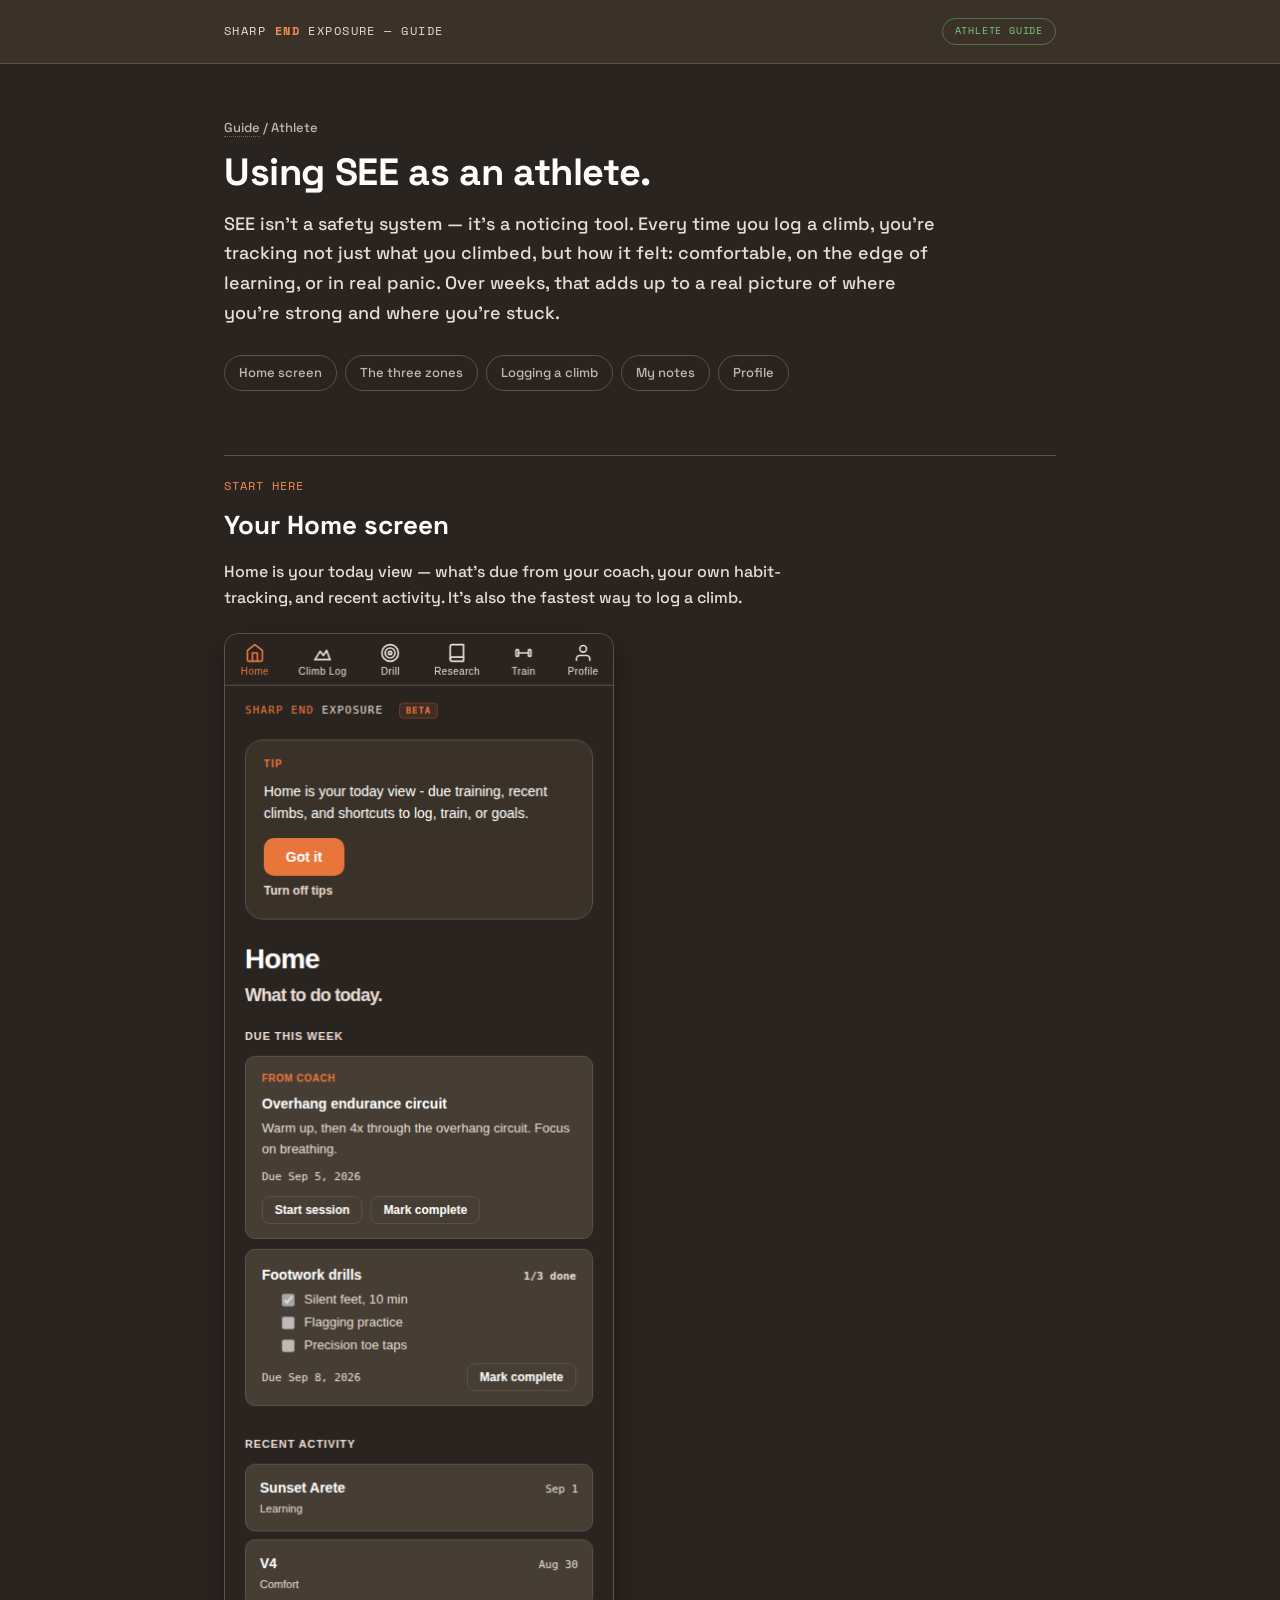
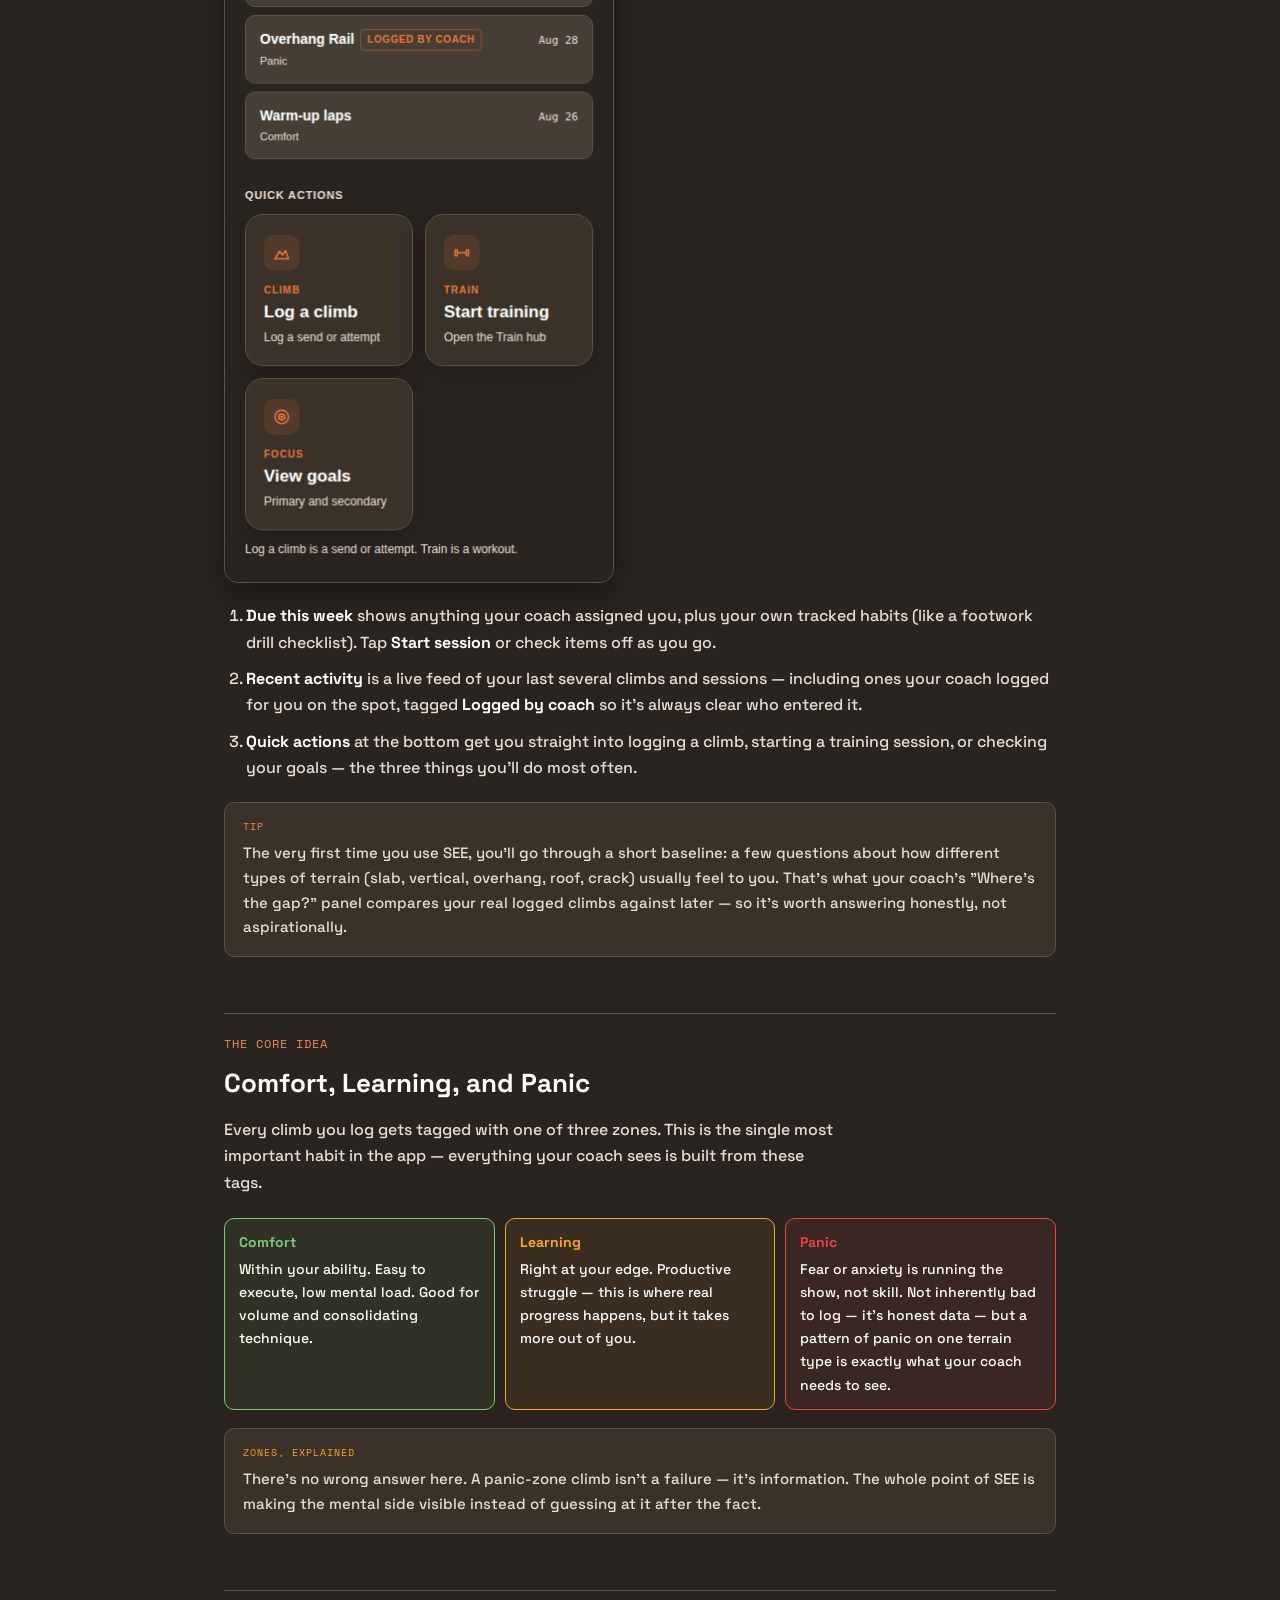
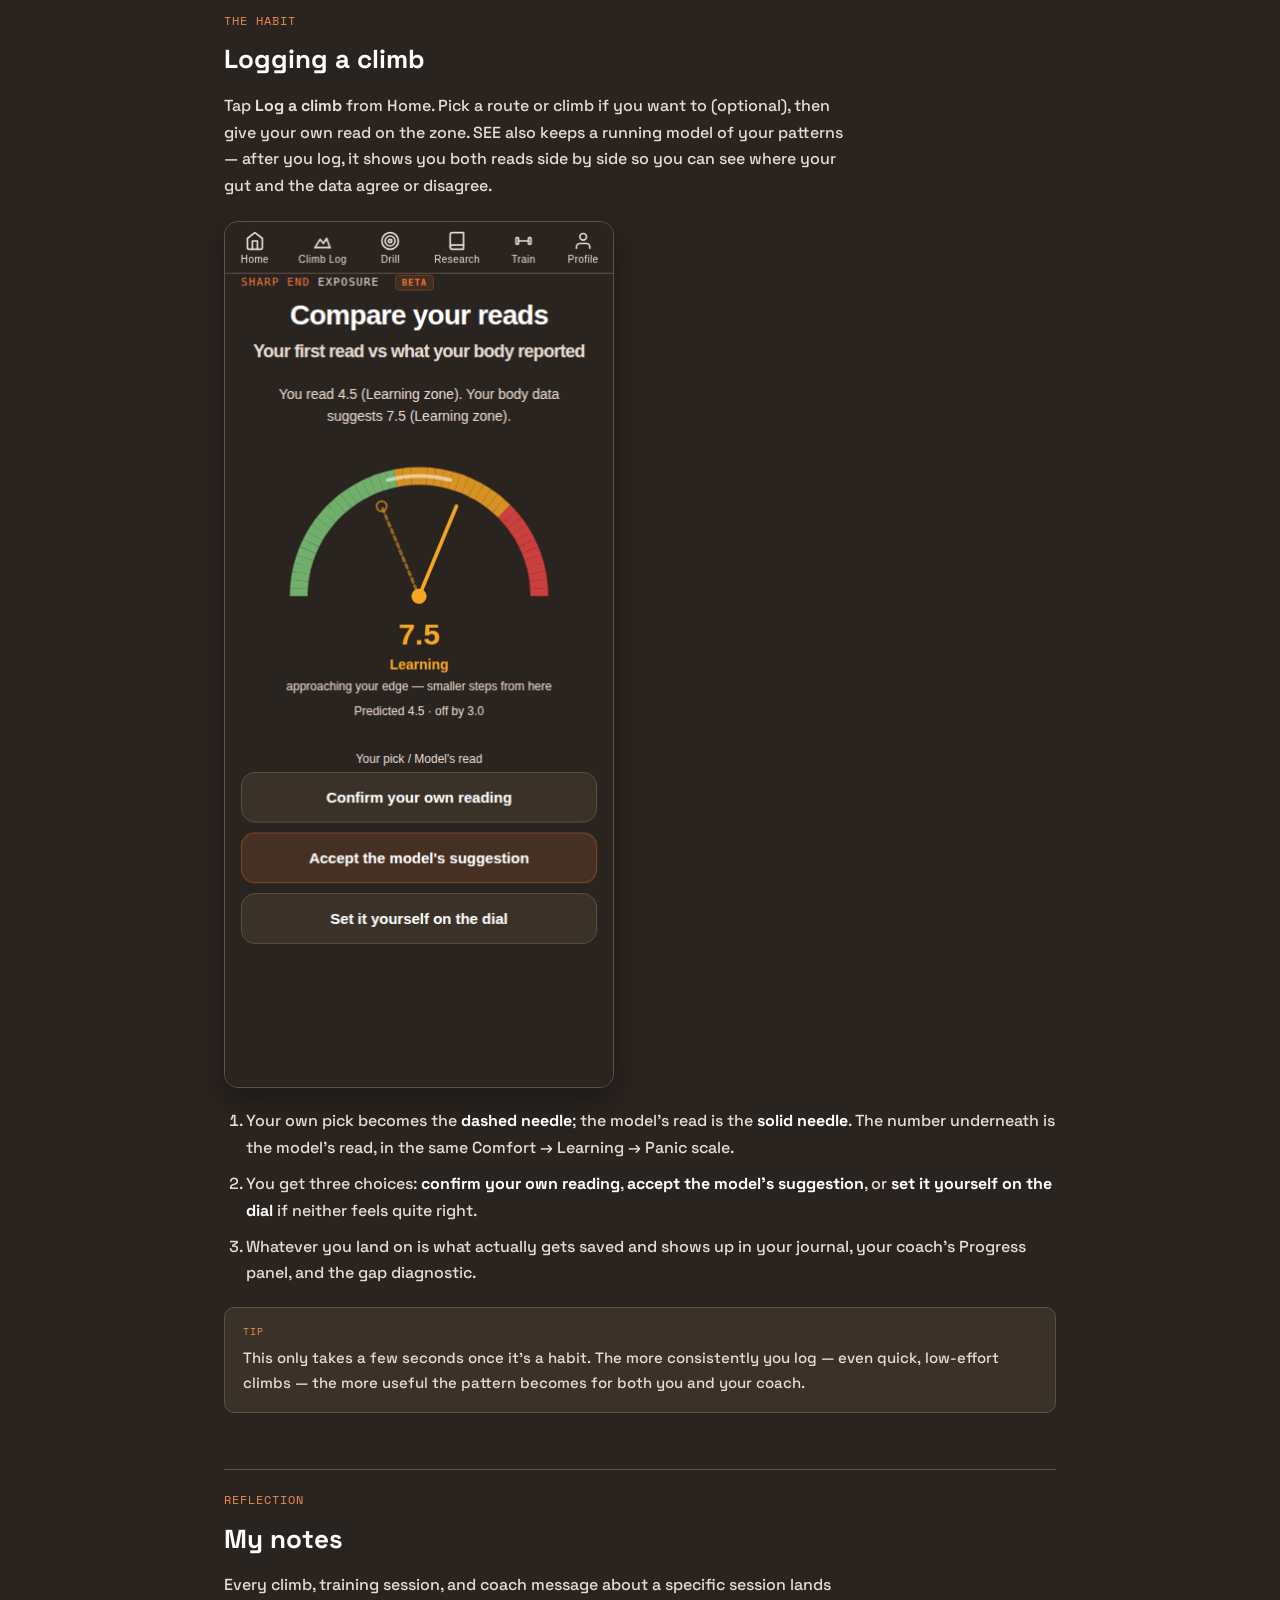
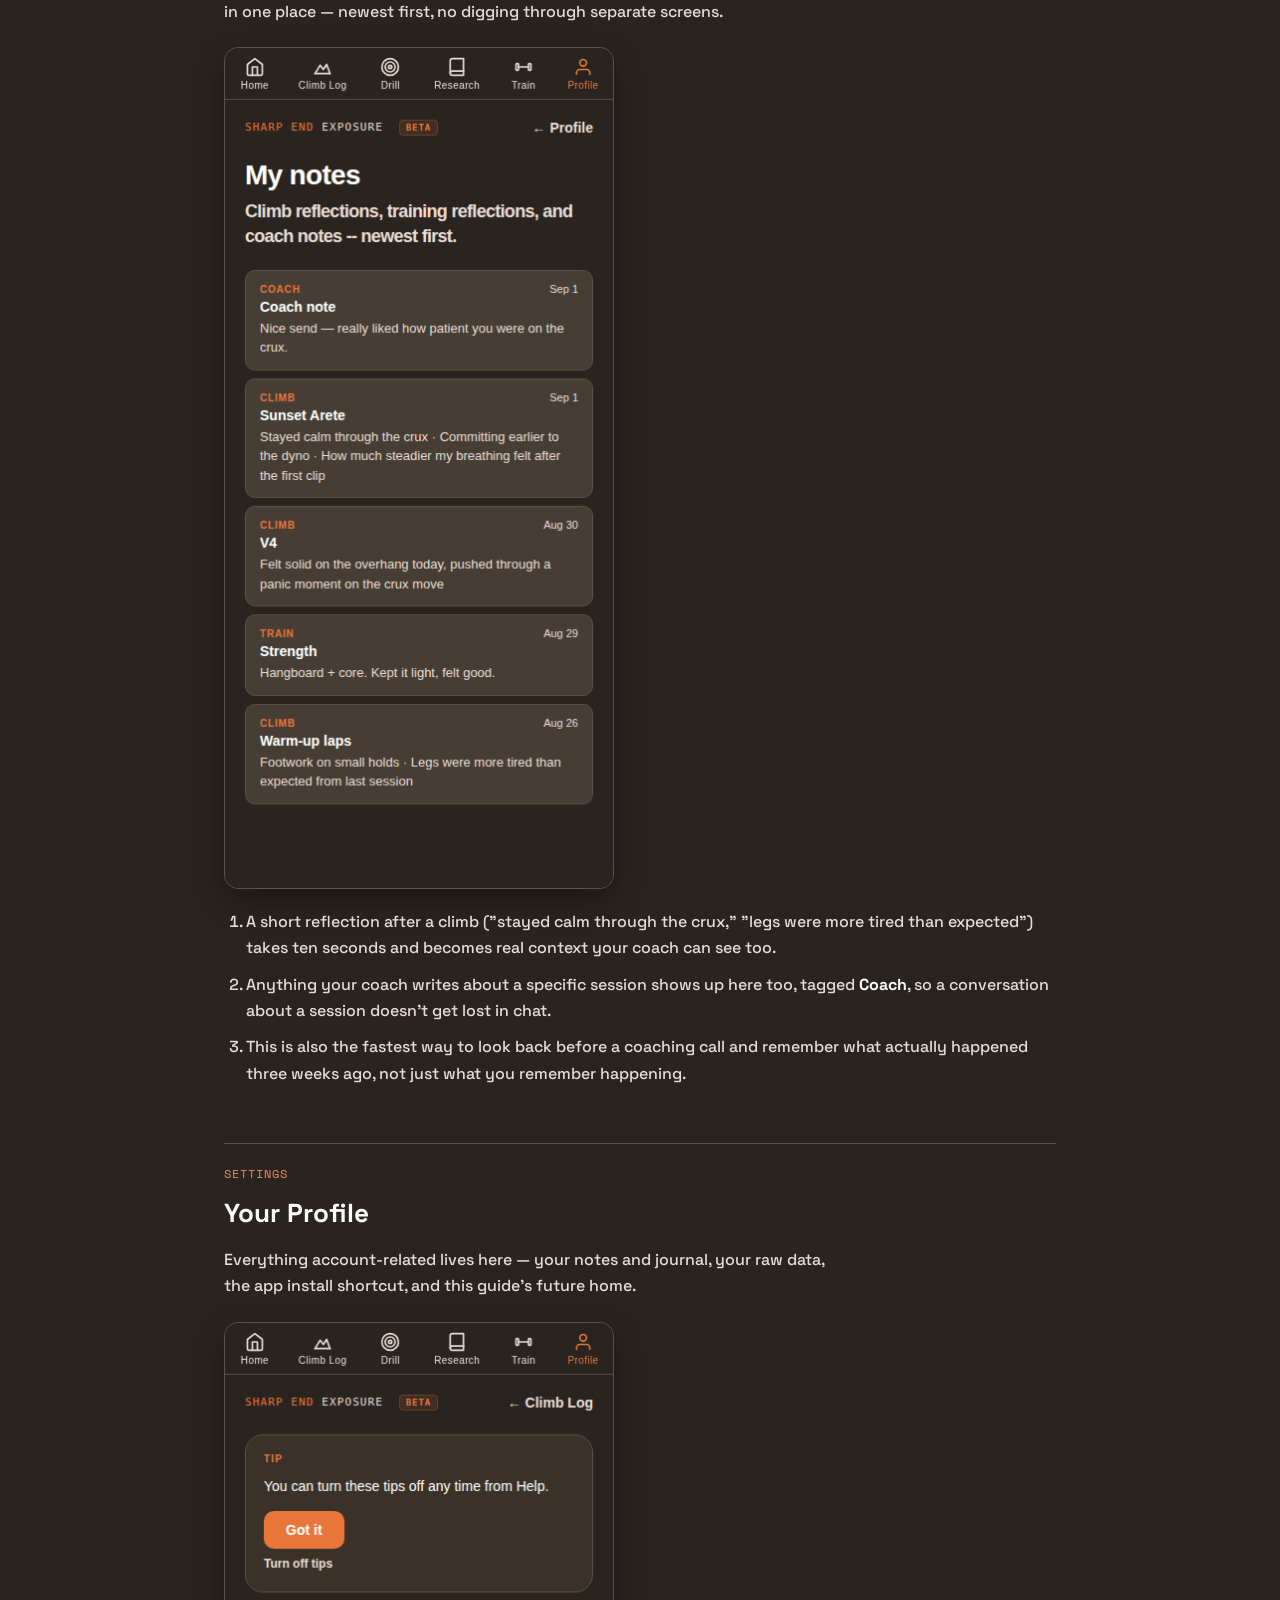
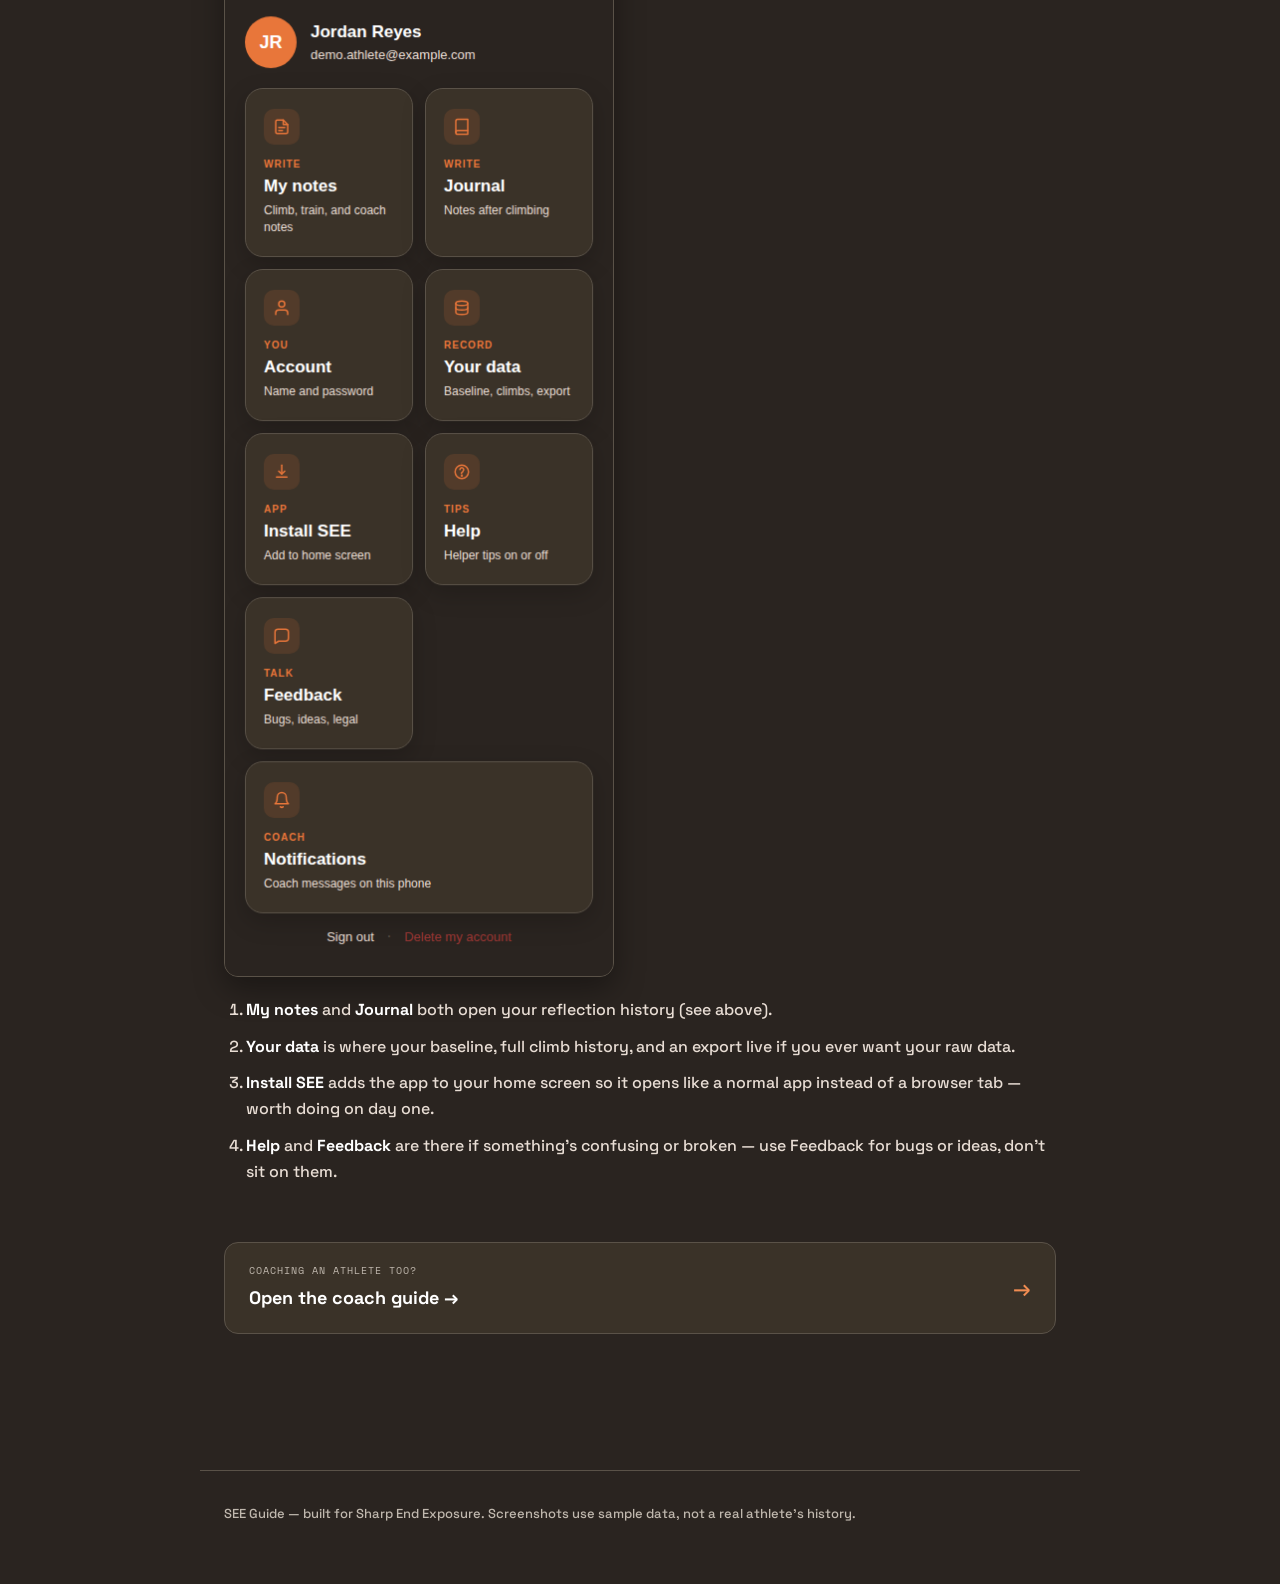
==== athlete-guide.html @ ea3d7874 "Add site files" ====
<!doctype html>
<html lang="en">
<head>
<meta charset="utf-8">
<meta name="viewport" content="width=device-width, initial-scale=1">
<title>Athlete Guide — SEE</title>
<meta name="description" content="How to use SEE as an athlete: logging climbs, reading your zones, keeping a journal.">
<link rel="stylesheet" href="styles.css">
</head>
<body>

<div class="topbar">
  <div class="topbar-inner">
    <a class="wordmark" href="index.html">SHARP <b>END</b> EXPOSURE — GUIDE</a>
    <span class="audience-pill athlete">Athlete guide</span>
  </div>
</div>

<div class="wrap">
  <div class="hero" style="padding-top:40px;">
    <p class="crumbs"><a href="index.html">Guide</a> / Athlete</p>
    <h1>Using SEE as an athlete.</h1>
    <p class="lede">SEE isn't a safety system — it's a noticing tool. Every time you log a climb, you're tracking not just what you climbed, but how it felt: comfortable, on the edge of learning, or in real panic. Over weeks, that adds up to a real picture of where you're strong and where you're stuck.</p>
    <nav class="toc">
      <a href="#home">Home screen</a>
      <a href="#zones">The three zones</a>
      <a href="#log">Logging a climb</a>
      <a href="#notes">My notes</a>
      <a href="#profile">Profile</a>
    </nav>
  </div>

  <div class="section" id="home">
    <p class="step-num">Start here</p>
    <h2>Your Home screen</h2>
    <p class="dek">Home is your today view — what's due from your coach, your own habit-tracking, and recent activity. It's also the fastest way to log a climb.</p>
    <div class="shot narrow"><img src="assets/athlete-home.png" alt="SEE Home screen showing due assignments, recent activity, and quick actions"></div>
    <ol class="steps">
      <li><b>Due this week</b> shows anything your coach assigned you, plus your own tracked habits (like a footwork drill checklist). Tap <b>Start session</b> or check items off as you go.</li>
      <li><b>Recent activity</b> is a live feed of your last several climbs and sessions — including ones your coach logged for you on the spot, tagged <b>Logged by coach</b> so it's always clear who entered it.</li>
      <li><b>Quick actions</b> at the bottom get you straight into logging a climb, starting a training session, or checking your goals — the three things you'll do most often.</li>
    </ol>
    <div class="callout tip">The very first time you use SEE, you'll go through a short baseline: a few questions about how different types of terrain (slab, vertical, overhang, roof, crack) usually feel to you. That's what your coach's "Where's the gap?" panel compares your real logged climbs against later — so it's worth answering honestly, not aspirationally.</div>
  </div>

  <div class="section" id="zones">
    <p class="step-num">The core idea</p>
    <h2>Comfort, Learning, and Panic</h2>
    <p class="dek">Every climb you log gets tagged with one of three zones. This is the single most important habit in the app — everything your coach sees is built from these tags.</p>
    <div class="zone-row">
      <div class="zone-chip comfort"><b>Comfort</b>Within your ability. Easy to execute, low mental load. Good for volume and consolidating technique.</div>
      <div class="zone-chip learning"><b>Learning</b>Right at your edge. Productive struggle — this is where real progress happens, but it takes more out of you.</div>
      <div class="zone-chip panic"><b>Panic</b>Fear or anxiety is running the show, not skill. Not inherently bad to log — it's honest data — but a pattern of panic on one terrain type is exactly what your coach needs to see.</div>
    </div>
    <div class="callout zone">There's no wrong answer here. A panic-zone climb isn't a failure — it's information. The whole point of SEE is making the mental side visible instead of guessing at it after the fact.</div>
  </div>

  <div class="section" id="log">
    <p class="step-num">The habit</p>
    <h2>Logging a climb</h2>
    <p class="dek">Tap <b>Log a climb</b> from Home. Pick a route or climb if you want to (optional), then give your own read on the zone. SEE also keeps a running model of your patterns — after you log, it shows you both reads side by side so you can see where your gut and the data agree or disagree.</p>
    <div class="shot narrow"><img src="assets/athlete-log-climb.png" alt="SEE's Compare your reads screen, showing the athlete's own zone pick against the model's read on a gauge"></div>
    <ol class="steps">
      <li>Your own pick becomes the <b>dashed needle</b>; the model's read is the <b>solid needle</b>. The number underneath is the model's read, in the same Comfort → Learning → Panic scale.</li>
      <li>You get three choices: <b>confirm your own reading</b>, <b>accept the model's suggestion</b>, or <b>set it yourself on the dial</b> if neither feels quite right.</li>
      <li>Whatever you land on is what actually gets saved and shows up in your journal, your coach's Progress panel, and the gap diagnostic.</li>
    </ol>
    <div class="callout tip">This only takes a few seconds once it's a habit. The more consistently you log — even quick, low-effort climbs — the more useful the pattern becomes for both you and your coach.</div>
  </div>

  <div class="section" id="notes">
    <p class="step-num">Reflection</p>
    <h2>My notes</h2>
    <p class="dek">Every climb, training session, and coach message about a specific session lands in one place — newest first, no digging through separate screens.</p>
    <div class="shot narrow"><img src="assets/athlete-journal.png" alt="SEE My notes screen showing climb reflections, training notes, and a coach note"></div>
    <ol class="steps">
      <li>A short reflection after a climb ("stayed calm through the crux," "legs were more tired than expected") takes ten seconds and becomes real context your coach can see too.</li>
      <li>Anything your coach writes about a specific session shows up here too, tagged <b>Coach</b>, so a conversation about a session doesn't get lost in chat.</li>
      <li>This is also the fastest way to look back before a coaching call and remember what actually happened three weeks ago, not just what you remember happening.</li>
    </ol>
  </div>

  <div class="section" id="profile">
    <p class="step-num">Settings</p>
    <h2>Your Profile</h2>
    <p class="dek">Everything account-related lives here — your notes and journal, your raw data, the app install shortcut, and this guide's future home.</p>
    <div class="shot narrow"><img src="assets/athlete-profile.png" alt="SEE Profile screen with tiles for notes, journal, account, data, install, help, feedback, and notifications"></div>
    <ol class="steps">
      <li><b>My notes</b> and <b>Journal</b> both open your reflection history (see above).</li>
      <li><b>Your data</b> is where your baseline, full climb history, and an export live if you ever want your raw data.</li>
      <li><b>Install SEE</b> adds the app to your home screen so it opens like a normal app instead of a browser tab — worth doing on day one.</li>
      <li><b>Help</b> and <b>Feedback</b> are there if something's confusing or broken — use Feedback for bugs or ideas, don't sit on them.</li>
    </ol>
  </div>

  <a class="next-link" href="coach-guide.html">
    <div>
      <div class="label">Coaching an athlete too?</div>
      <div class="title">Open the coach guide →</div>
    </div>
    <div class="arrow">→</div>
  </a>
</div>

<footer>
  SEE Guide — built for Sharp End Exposure. Screenshots use sample data, not a real athlete's history.
</footer>

</body>
</html>
---- styles.css ----
/* SEE Guide — shared styles, built on the real SEE app design tokens
   (colors/fonts pulled directly from index.html / coach-dashboard.html
   so this guide visually matches the product it documents). */

@import url('https://fonts.googleapis.com/css2?family=Space+Grotesk:wght@500;600;700&family=Space+Mono:wght@400;700&display=swap');

:root{
  --bg:#2a2420; --surface:#3a3228; --surface2:#463e34; --surface3:#524840;
  --border:#5a5248; --border2:#6a6258;
  --text:#ffffff; --muted:#e8ddd4; --muted2:#c0b8ae;
  --accent:#e8763a; --accent-light:#f08c52; --accent-dim:rgba(232,118,58,.15);
  --panic:#e84444; --learning:#f5a623; --comfort:#7ec87a;
  --r-xl:18px; --r-lg:14px; --r-md:10px; --r-sm:8px;
}

*{box-sizing:border-box;}
body{
  margin:0; background:var(--bg); color:var(--text);
  font-family:'Space Grotesk',sans-serif; font-weight:500; font-size:16px; line-height:1.65;
  -webkit-font-smoothing:antialiased;
}
.wrap{max-width:880px; margin:0 auto; padding:0 24px 96px;}
a{color:var(--accent-light);}

/* Top bar, shared across pages */
.topbar{
  border-bottom:1px solid var(--border); background:var(--surface);
}
.topbar-inner{
  max-width:880px; margin:0 auto; padding:18px 24px;
  display:flex; align-items:center; justify-content:space-between; gap:16px; flex-wrap:wrap;
}
.wordmark{
  font-family:'Space Mono',monospace; font-size:12px; letter-spacing:.12em; text-transform:uppercase;
  color:var(--muted); text-decoration:none;
}
.wordmark b{color:var(--accent-light);}
.crumbs{font-size:13px; color:var(--muted2);}
.crumbs a{color:var(--muted2); text-decoration:none; border-bottom:1px dotted var(--border2);}
.crumbs a:hover{color:var(--accent-light);}
.audience-pill{
  font-family:'Space Mono',monospace; font-size:10px; letter-spacing:.08em; text-transform:uppercase;
  border:1px solid var(--border2); border-radius:999px; padding:4px 12px; color:var(--muted2);
}
.audience-pill.athlete{border-color:rgba(126,200,122,.4); color:var(--comfort);}
.audience-pill.coach{border-color:rgba(232,118,58,.4); color:var(--accent-light);}

/* Hero */
.hero{padding:56px 0 8px;}
.eyebrow{
  font-family:'Space Mono',monospace; font-size:11px; letter-spacing:.14em; text-transform:uppercase;
  color:var(--accent-light); margin:0 0 14px;
}
h1{font-size:38px; line-height:1.15; margin:0 0 14px; letter-spacing:-.01em;}
.lede{font-size:18px; color:var(--muted); max-width:60ch; margin:0;}

/* Landing cards */
.card-grid{display:grid; grid-template-columns:1fr 1fr; gap:20px; margin:40px 0;}
@media (max-width:680px){.card-grid{grid-template-columns:1fr;}}
.big-card{
  display:block; text-decoration:none; color:inherit;
  background:var(--surface); border:1px solid var(--border); border-radius:var(--r-xl);
  padding:28px; transition:border-color .15s, transform .15s;
}
.big-card:hover{border-color:var(--accent); transform:translateY(-2px);}
.big-card .tag{
  font-family:'Space Mono',monospace; font-size:10px; letter-spacing:.1em; text-transform:uppercase;
}
.big-card.athlete .tag{color:var(--comfort);}
.big-card.coach .tag{color:var(--accent-light);}
.big-card h2{font-size:24px; margin:10px 0 8px;}
.big-card p{color:var(--muted); margin:0 0 18px; font-size:15px;}
.big-card .go{
  font-weight:700; font-size:14px; color:var(--accent-light);
  display:inline-flex; align-items:center; gap:6px;
}

/* Guide body */
.section{margin:56px 0; padding-top:8px; border-top:1px solid var(--border);}
.section:first-of-type{border-top:none; margin-top:36px;}
.step-num{
  font-family:'Space Mono',monospace; font-size:12px; color:var(--accent-light);
  letter-spacing:.08em; text-transform:uppercase; margin-bottom:8px;
}
.section h2{font-size:26px; margin:0 0 12px;}
.section .dek{color:var(--muted); font-size:16px; margin:0 0 22px; max-width:62ch;}
.shot{
  border:1px solid var(--border); border-radius:var(--r-lg); overflow:hidden;
  background:var(--surface2); margin:20px 0; box-shadow:0 12px 30px rgba(0,0,0,.35);
}
.shot img{display:block; width:100%; height:auto;}
.shot.narrow{max-width:390px;}
.shot.wide{max-width:100%;}
.callout{
  background:var(--surface); border:1px solid var(--border); border-radius:var(--r-md);
  padding:16px 18px; margin:18px 0; font-size:15px; color:var(--muted);
}
.callout.tip::before{content:'TIP'; display:block; font-family:'Space Mono',monospace; font-size:10px; letter-spacing:.1em; color:var(--accent-light); margin-bottom:6px;}
.callout.zone::before{content:'ZONES, EXPLAINED'; display:block; font-family:'Space Mono',monospace; font-size:10px; letter-spacing:.1em; color:var(--learning); margin-bottom:6px;}
ol.steps{padding-left:22px; margin:0 0 20px;}
ol.steps li{margin-bottom:10px; color:var(--muted);}
ol.steps b{color:var(--text);}

.zone-row{display:flex; gap:10px; margin:16px 0; flex-wrap:wrap;}
.zone-chip{
  flex:1; min-width:140px; border-radius:var(--r-md); padding:12px 14px;
  border:1.5px solid; font-size:14px;
}
.zone-chip.comfort{border-color:var(--comfort); background:rgba(126,200,122,.08);}
.zone-chip.learning{border-color:var(--learning); background:rgba(245,166,35,.08);}
.zone-chip.panic{border-color:var(--panic); background:rgba(232,68,68,.08);}
.zone-chip b{display:block; margin-bottom:4px;}
.zone-chip.comfort b{color:var(--comfort);}
.zone-chip.learning b{color:var(--learning);}
.zone-chip.panic b{color:var(--panic);}

.next-link{
  display:flex; align-items:center; justify-content:space-between; gap:16px;
  background:var(--surface); border:1px solid var(--border); border-radius:var(--r-lg);
  padding:20px 24px; text-decoration:none; color:inherit; margin-top:48px;
}
.next-link:hover{border-color:var(--accent);}
.next-link .label{font-family:'Space Mono',monospace; font-size:10px; letter-spacing:.1em; text-transform:uppercase; color:var(--muted2); margin-bottom:4px;}
.next-link .title{font-size:18px; font-weight:700;}
.next-link .arrow{font-size:22px; color:var(--accent-light);}

footer{
  max-width:880px; margin:0 auto; padding:32px 24px 60px; color:var(--muted2); font-size:13px;
  border-top:1px solid var(--border); margin-top:40px;
}

.toc{
  display:flex; flex-wrap:wrap; gap:8px; margin:28px 0 0;
}
.toc a{
  font-size:13px; text-decoration:none; color:var(--muted2);
  border:1px solid var(--border); border-radius:999px; padding:6px 14px;
}
.toc a:hover{color:var(--accent-light); border-color:var(--accent);}
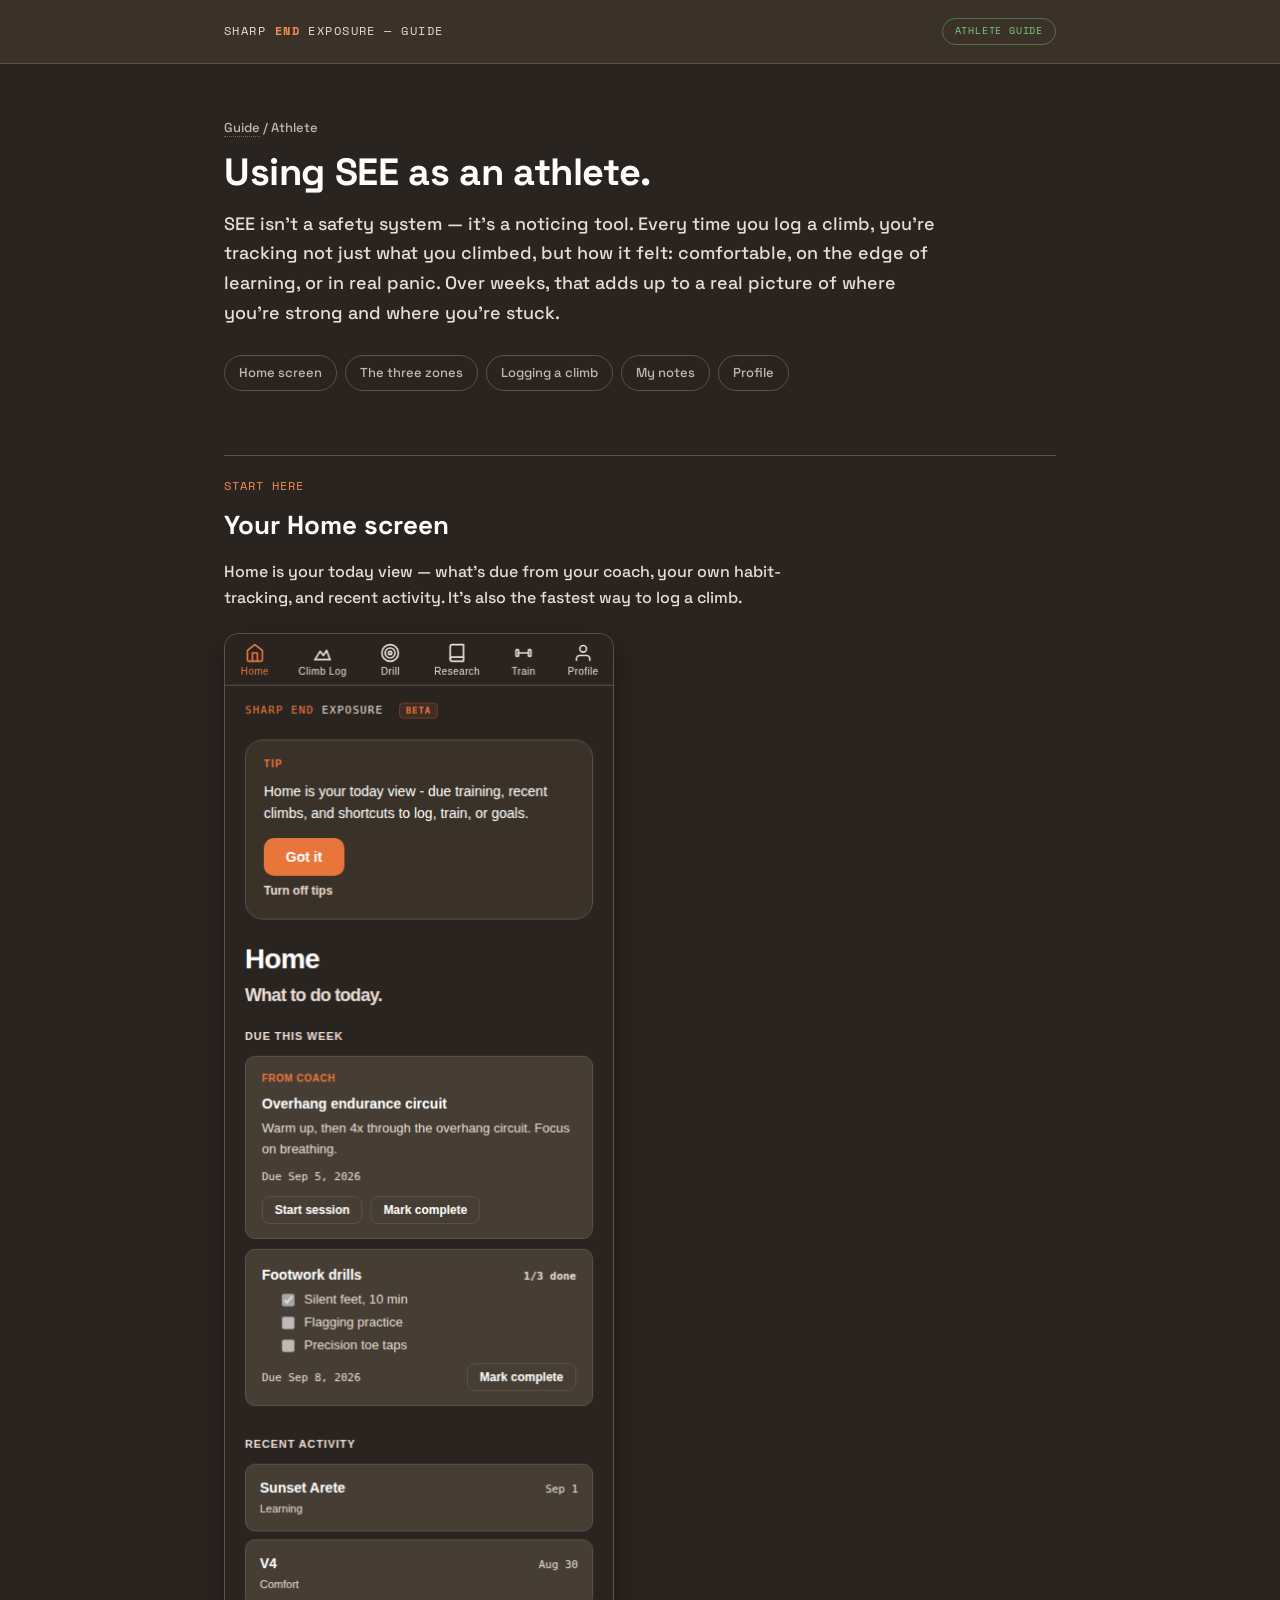
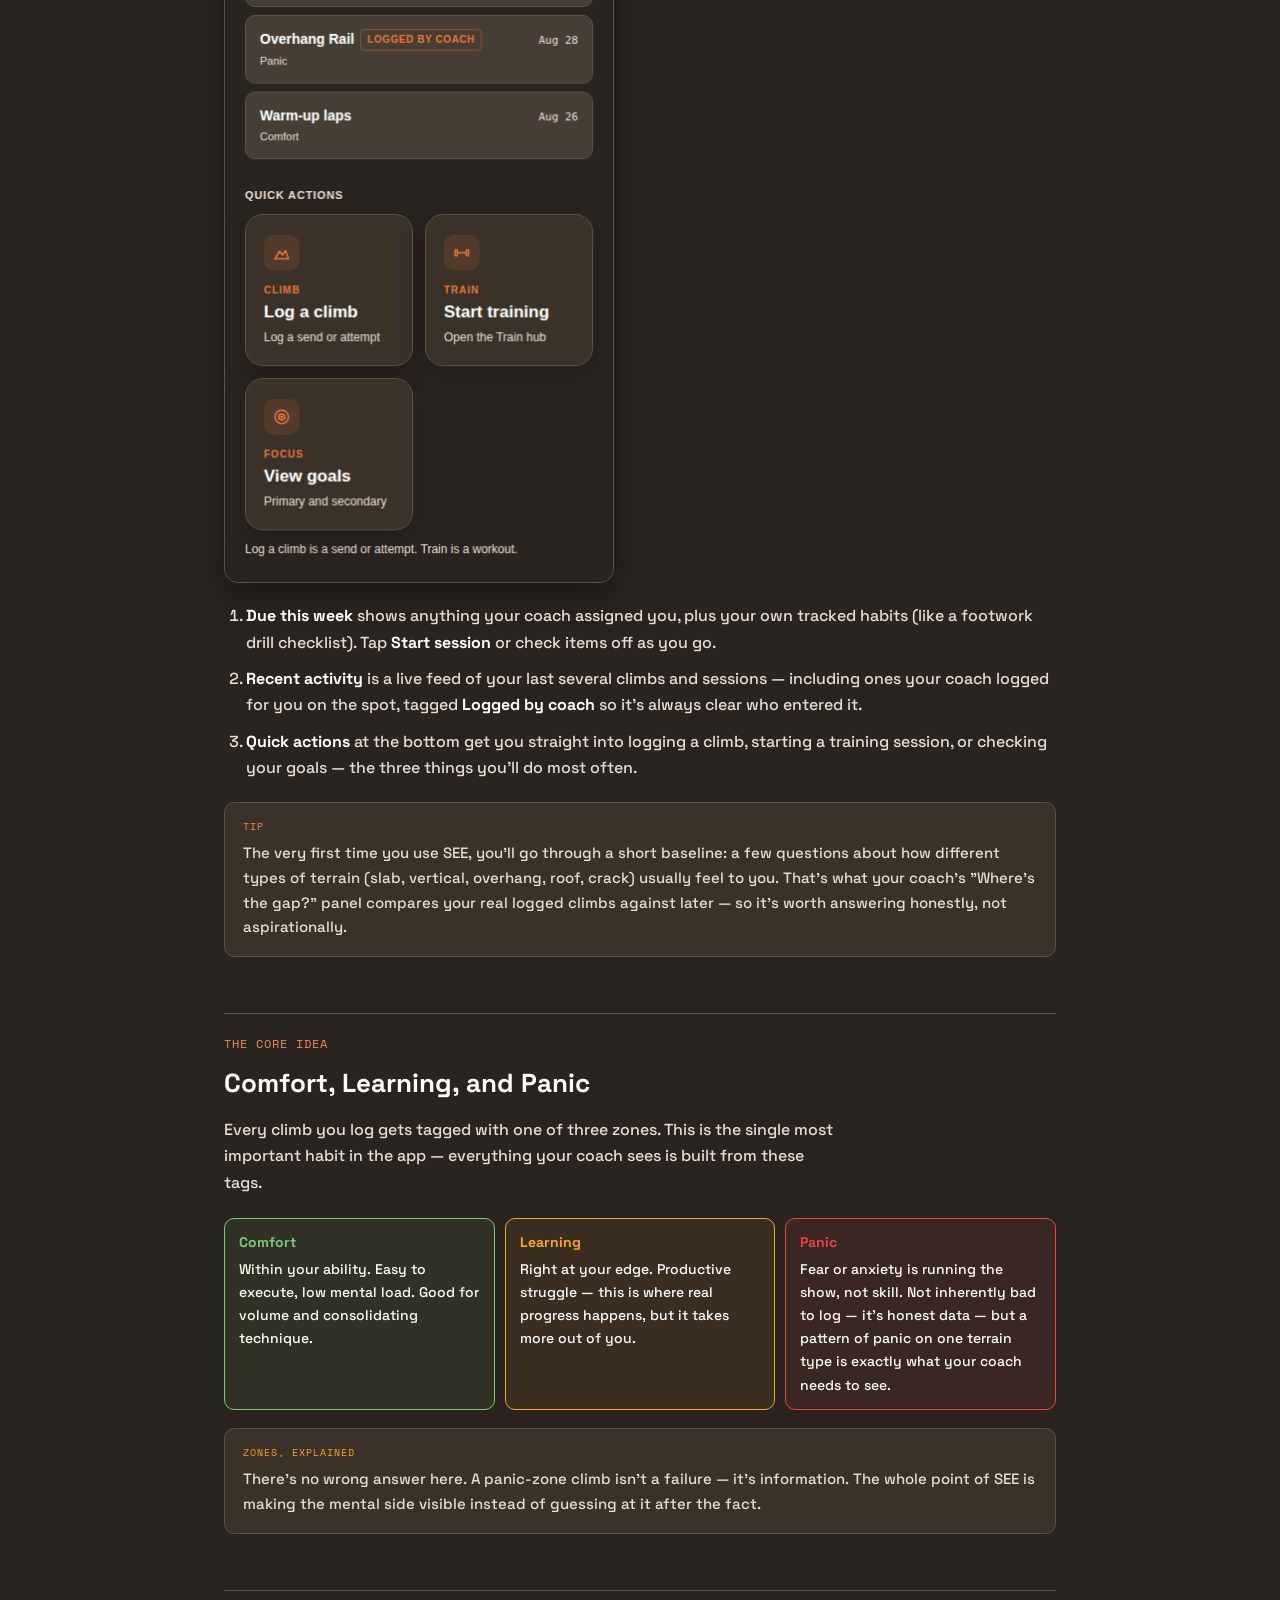
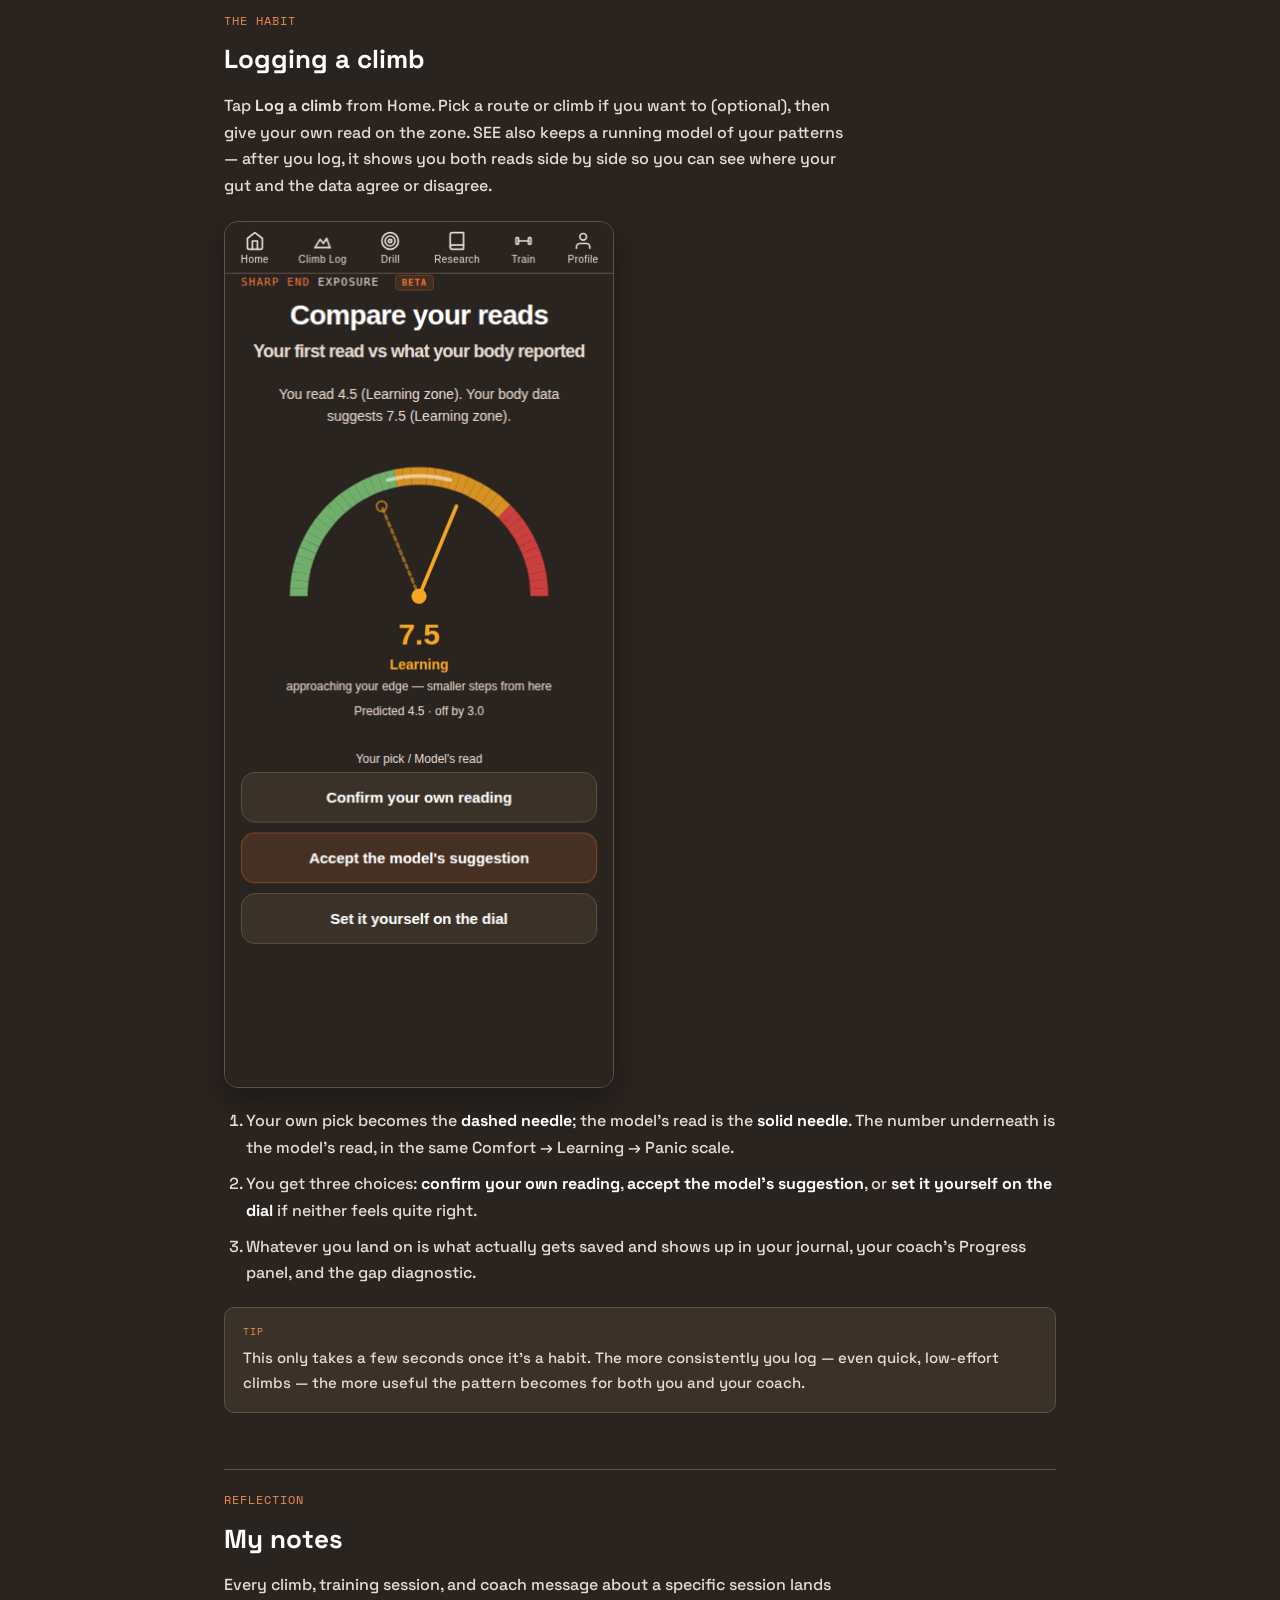
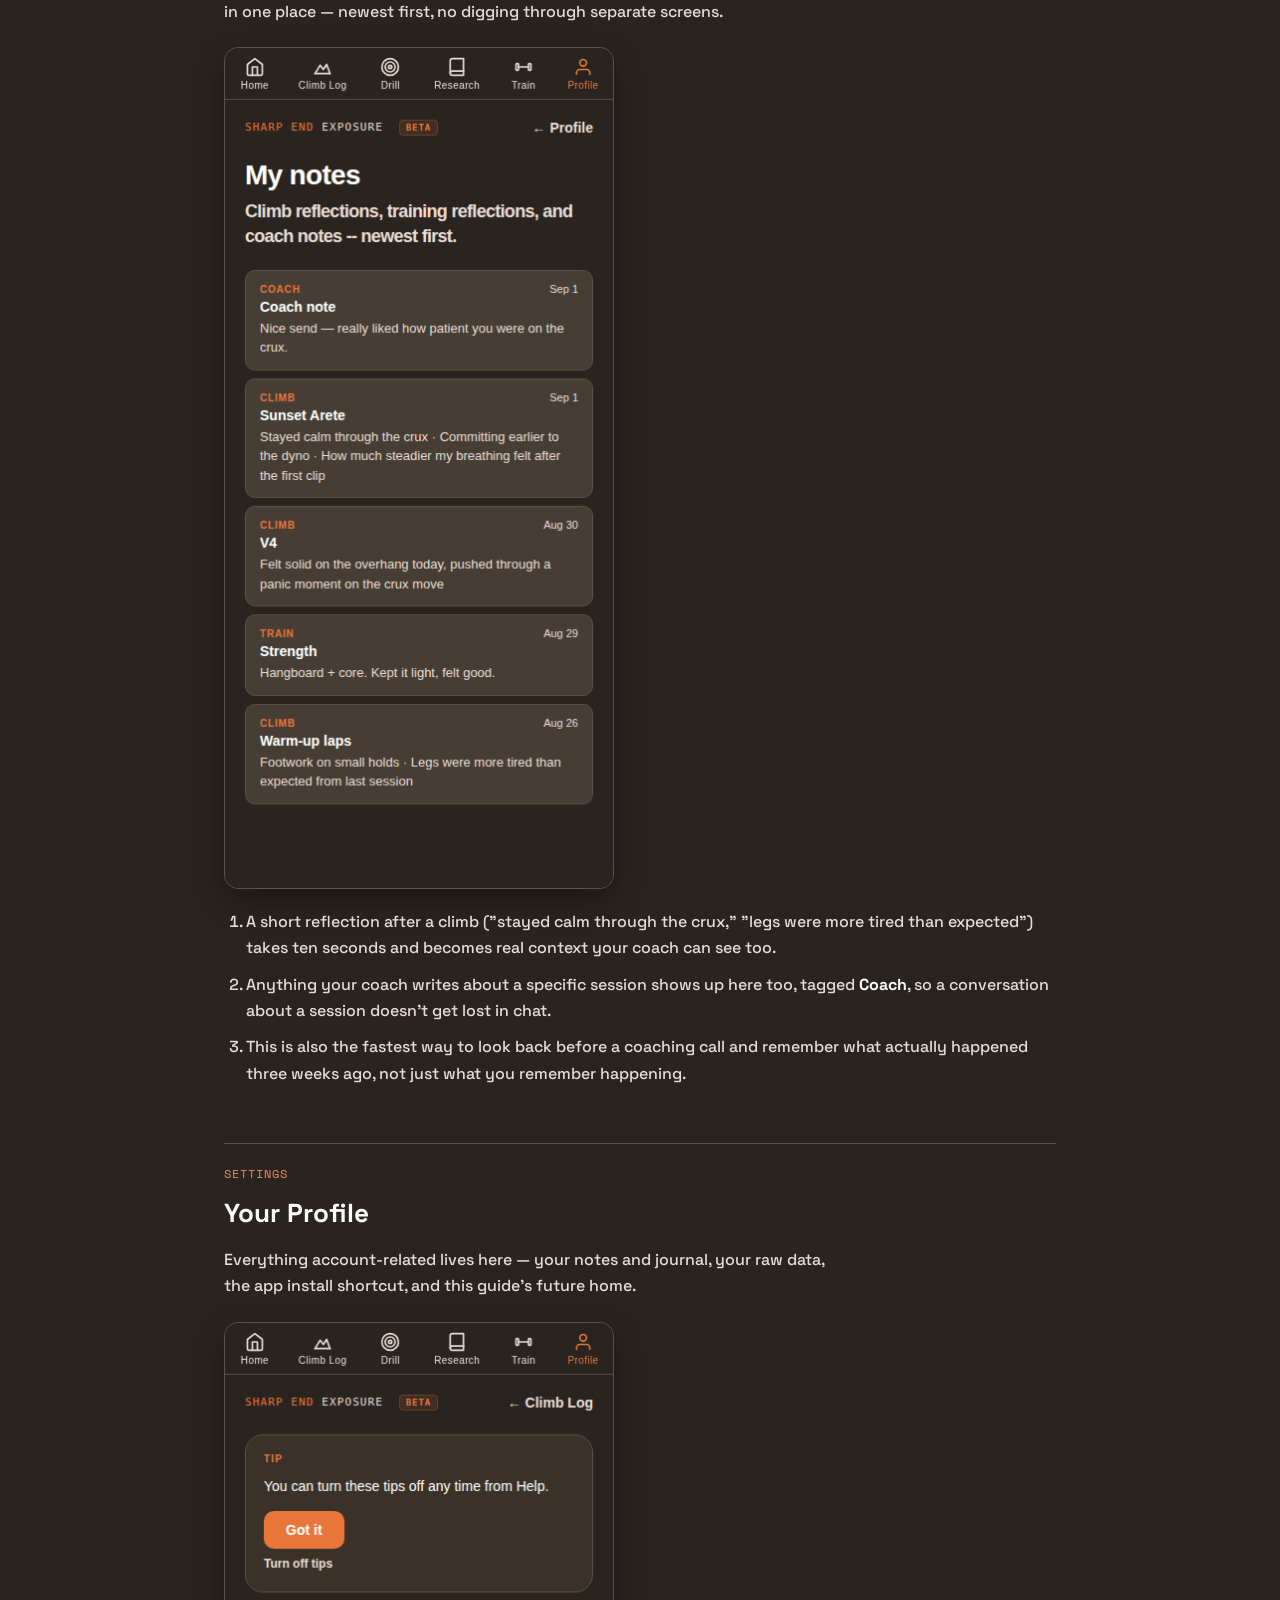
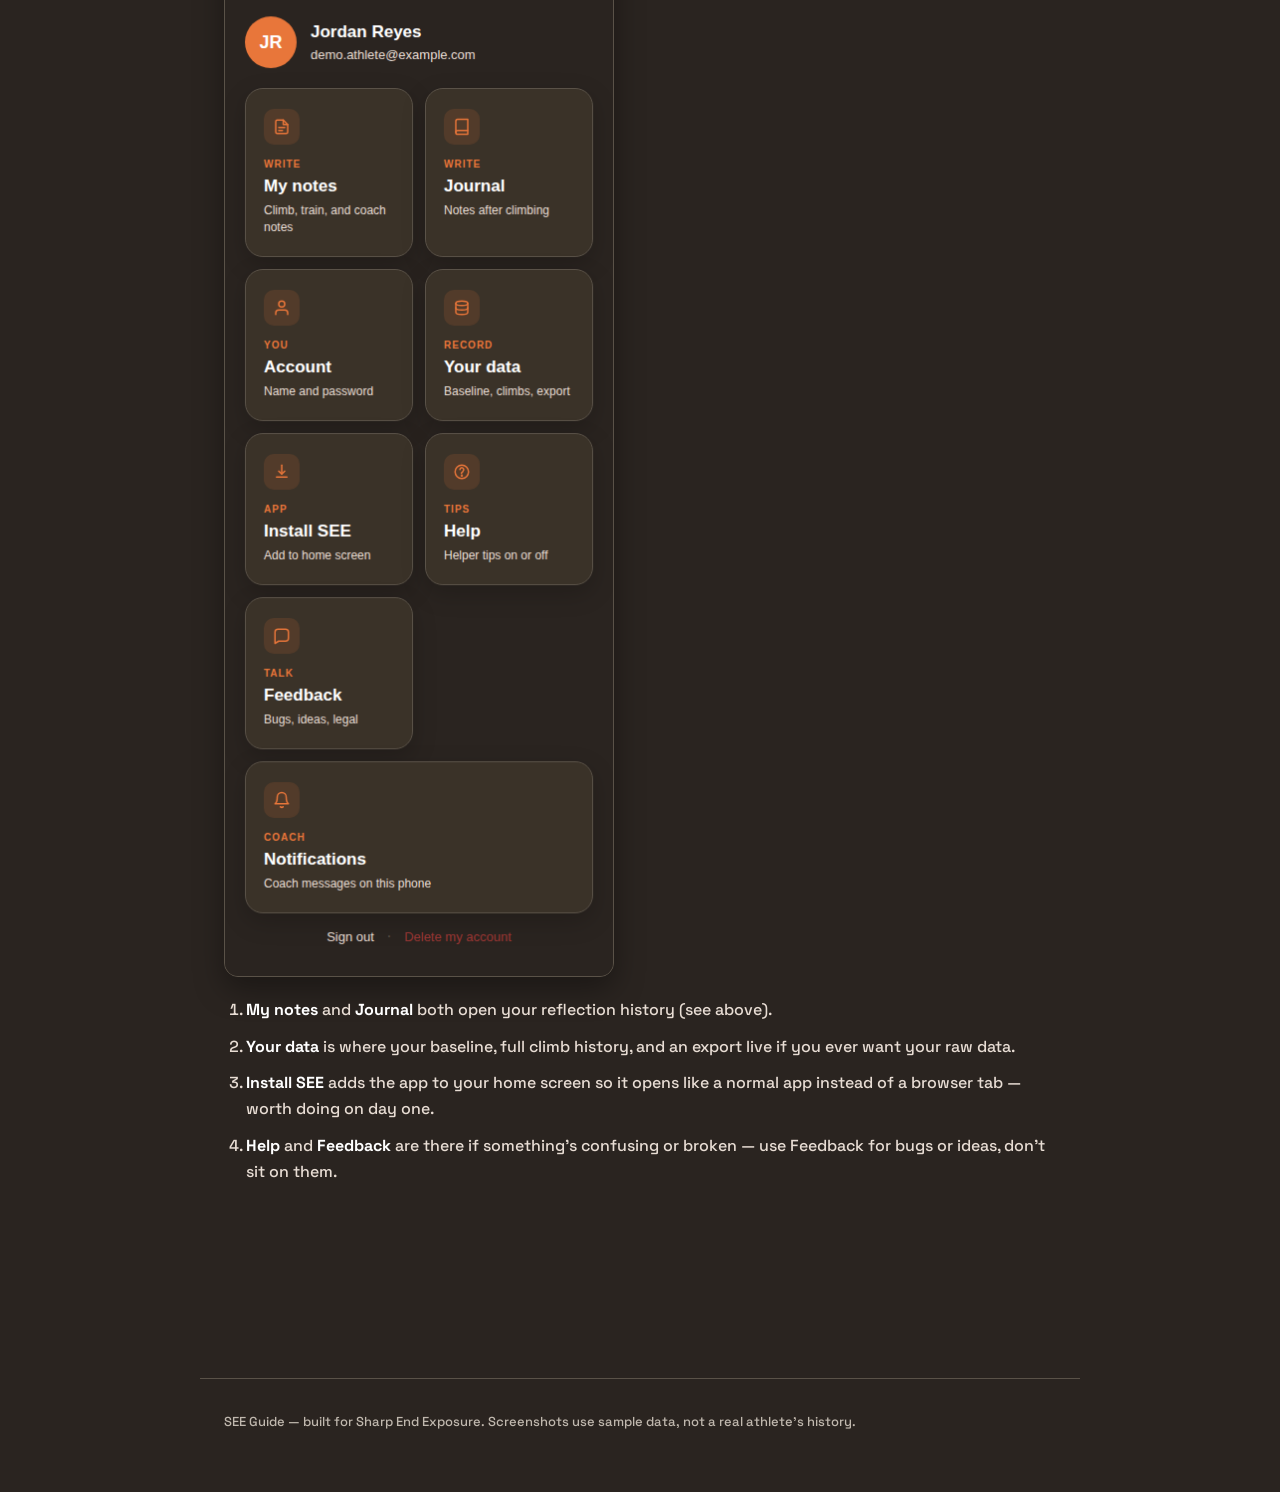
==== commit 1c190ac4: "Add files via upload" ====
--- a/athlete-guide.html
+++ b/athlete-guide.html
@@ -93,13 +93,6 @@
     </ol>
   </div>
 
-  <a class="next-link" href="coach-guide.html">
-    <div>
-      <div class="label">Coaching an athlete too?</div>
-      <div class="title">Open the coach guide →</div>
-    </div>
-    <div class="arrow">→</div>
-  </a>
 </div>
 
 <footer>
--- a/styles.css
+++ b/styles.css
@@ -57,6 +57,7 @@
 /* Landing cards */
 .card-grid{display:grid; grid-template-columns:1fr 1fr; gap:20px; margin:40px 0;}
 @media (max-width:680px){.card-grid{grid-template-columns:1fr;}}
+.card-grid.single{grid-template-columns:1fr; max-width:420px;}
 .big-card{
   display:block; text-decoration:none; color:inherit;
   background:var(--surface); border:1px solid var(--border); border-radius:var(--r-xl);
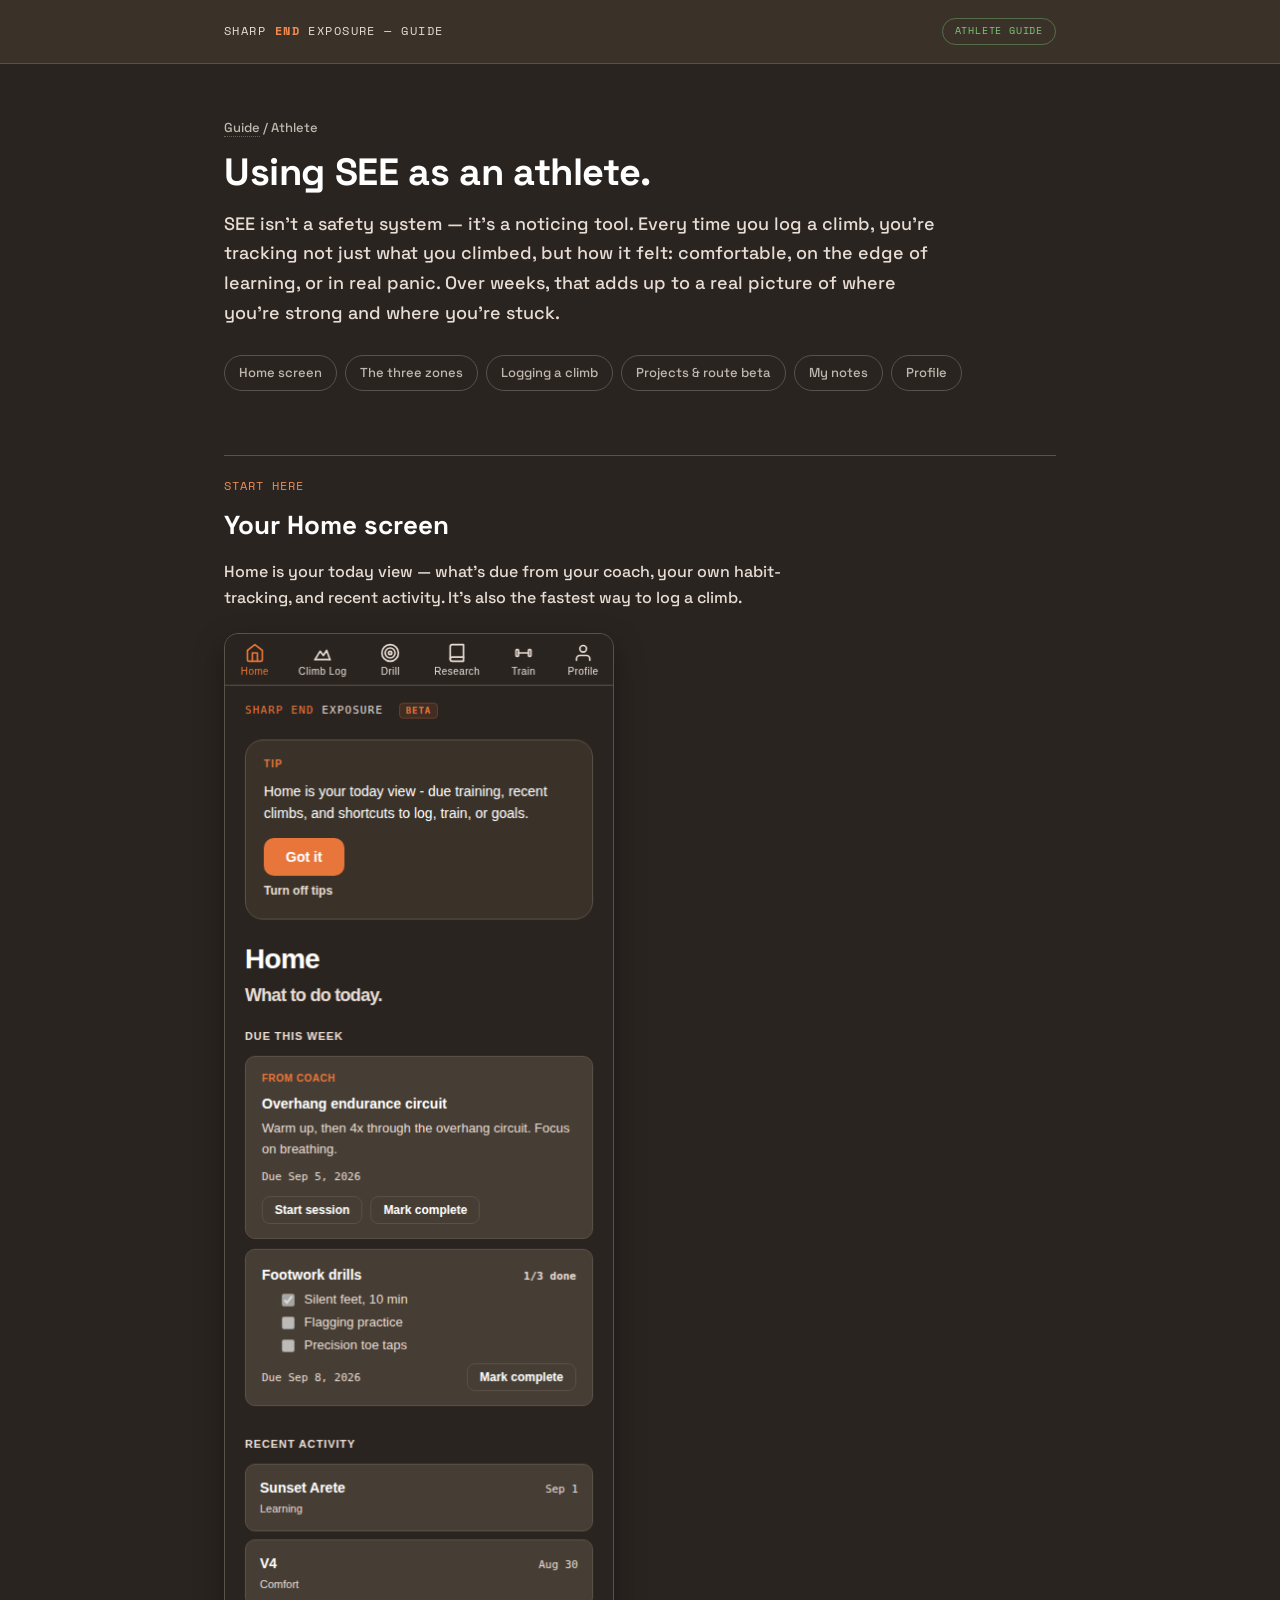
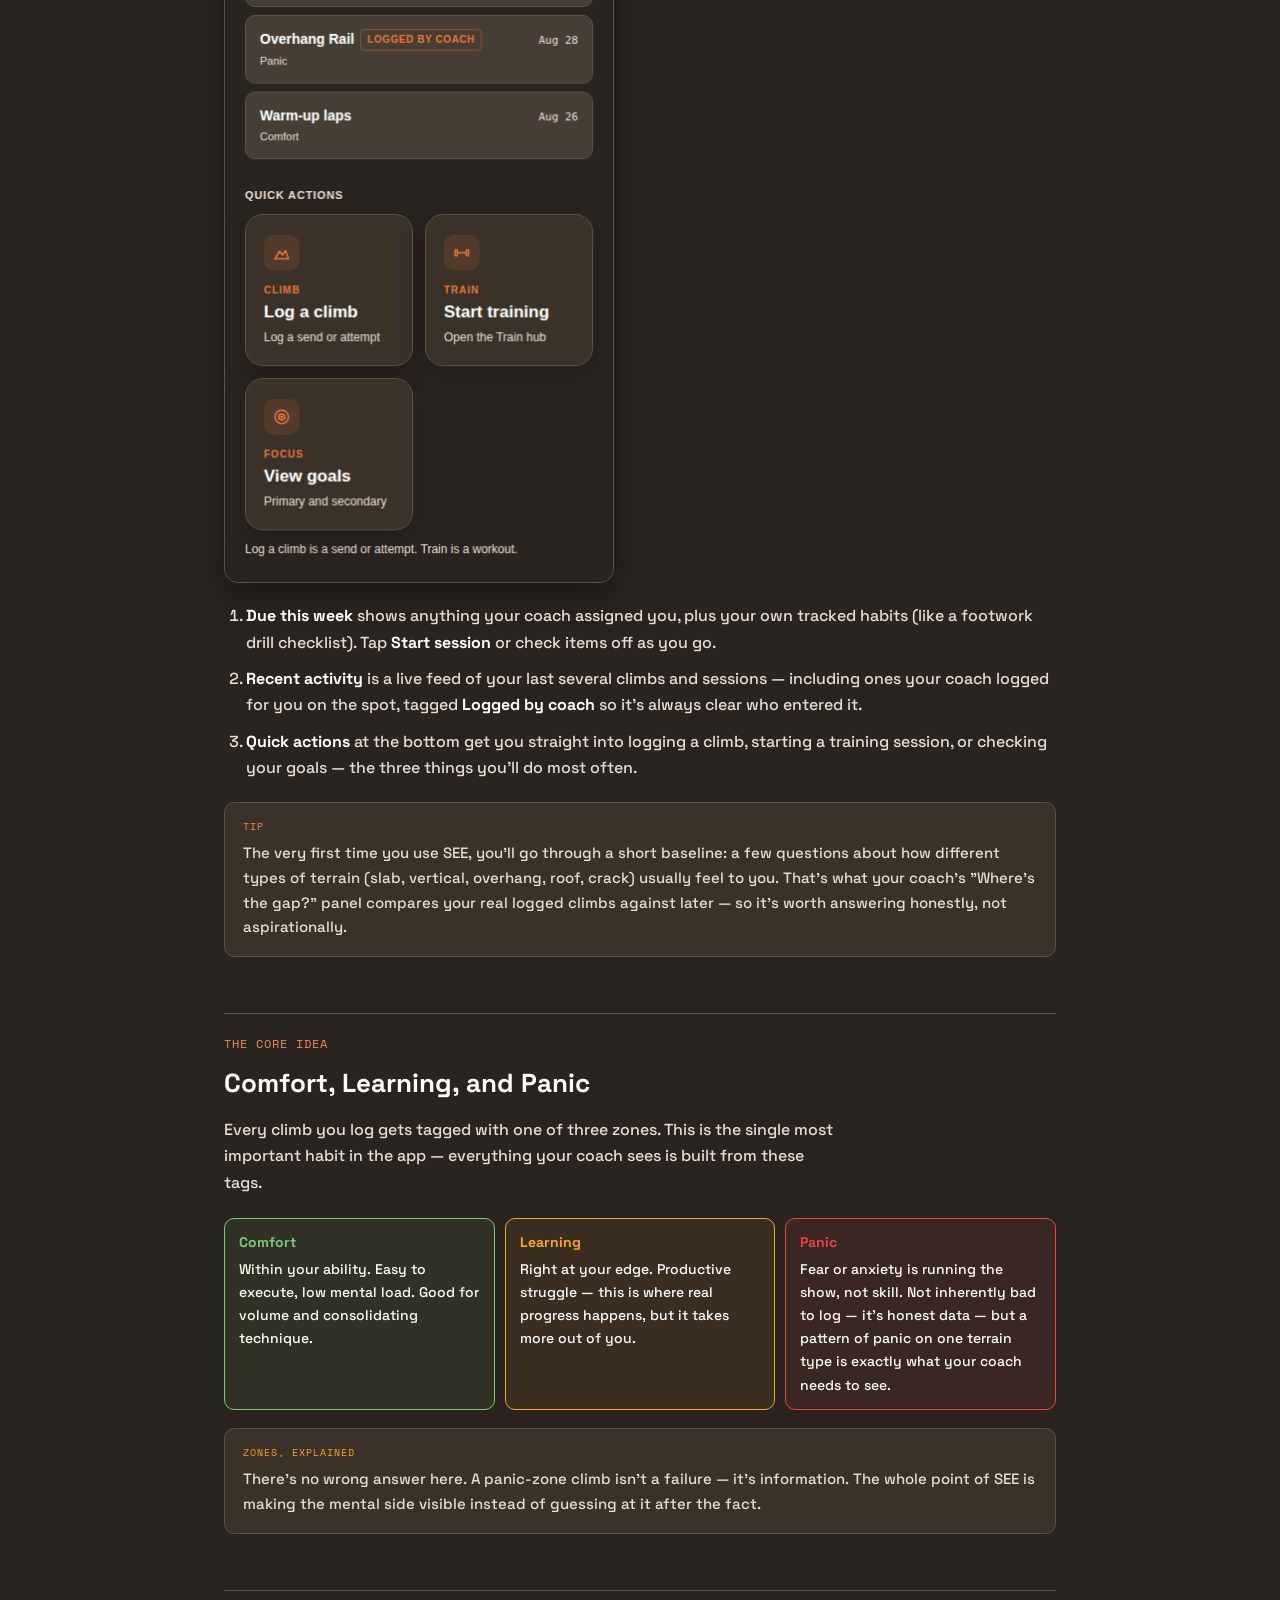
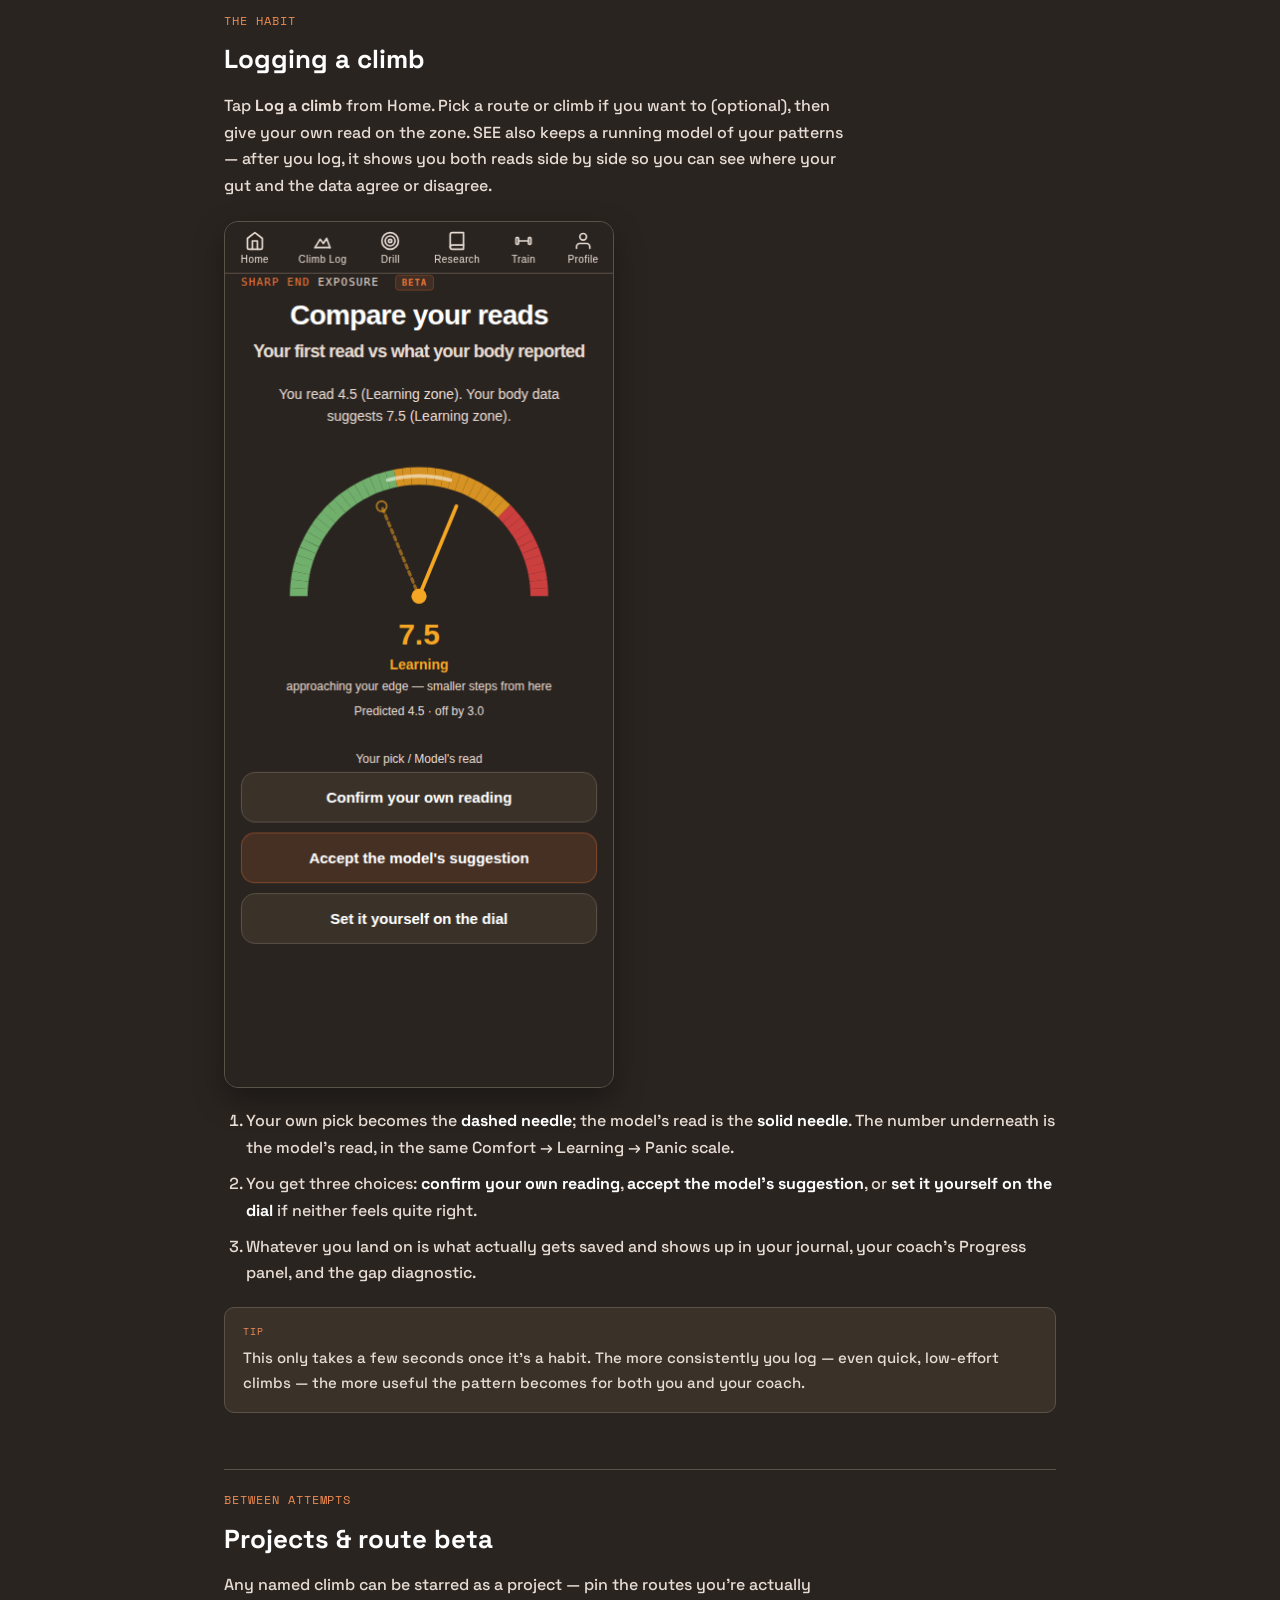
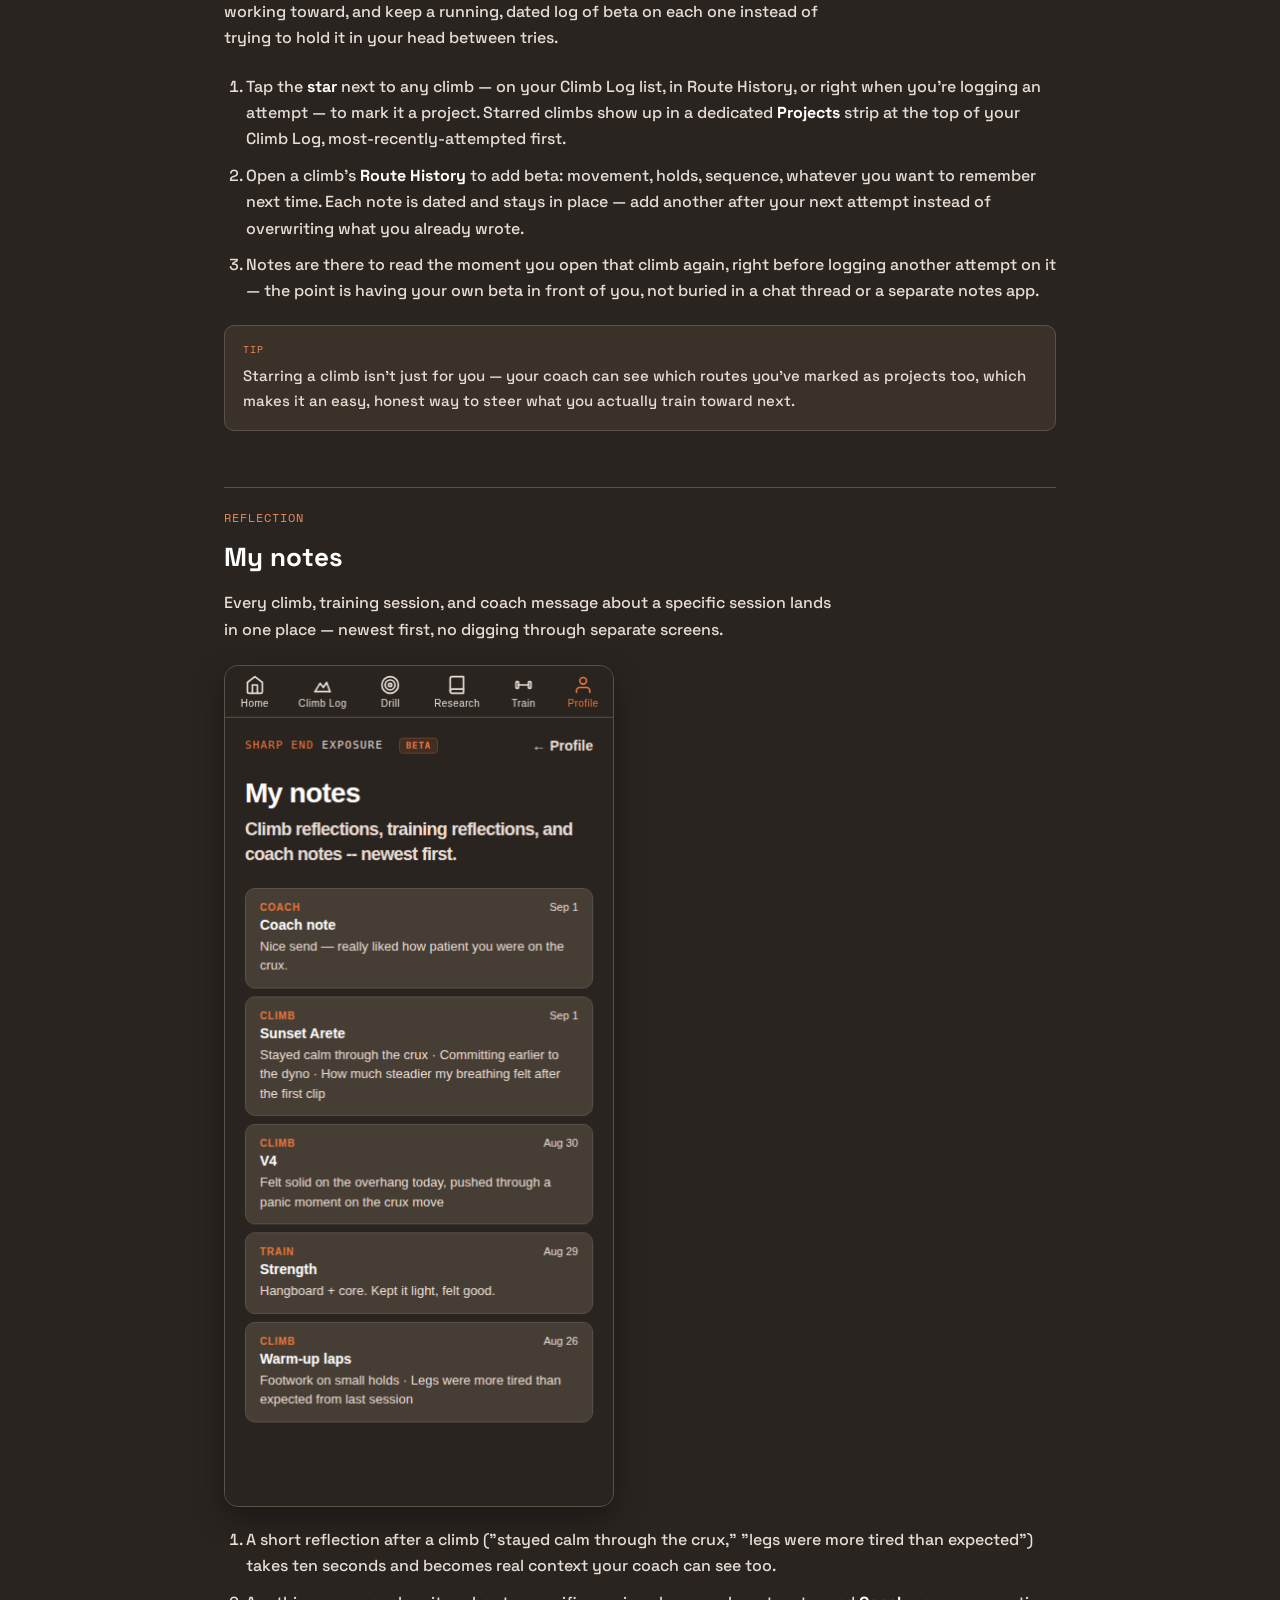
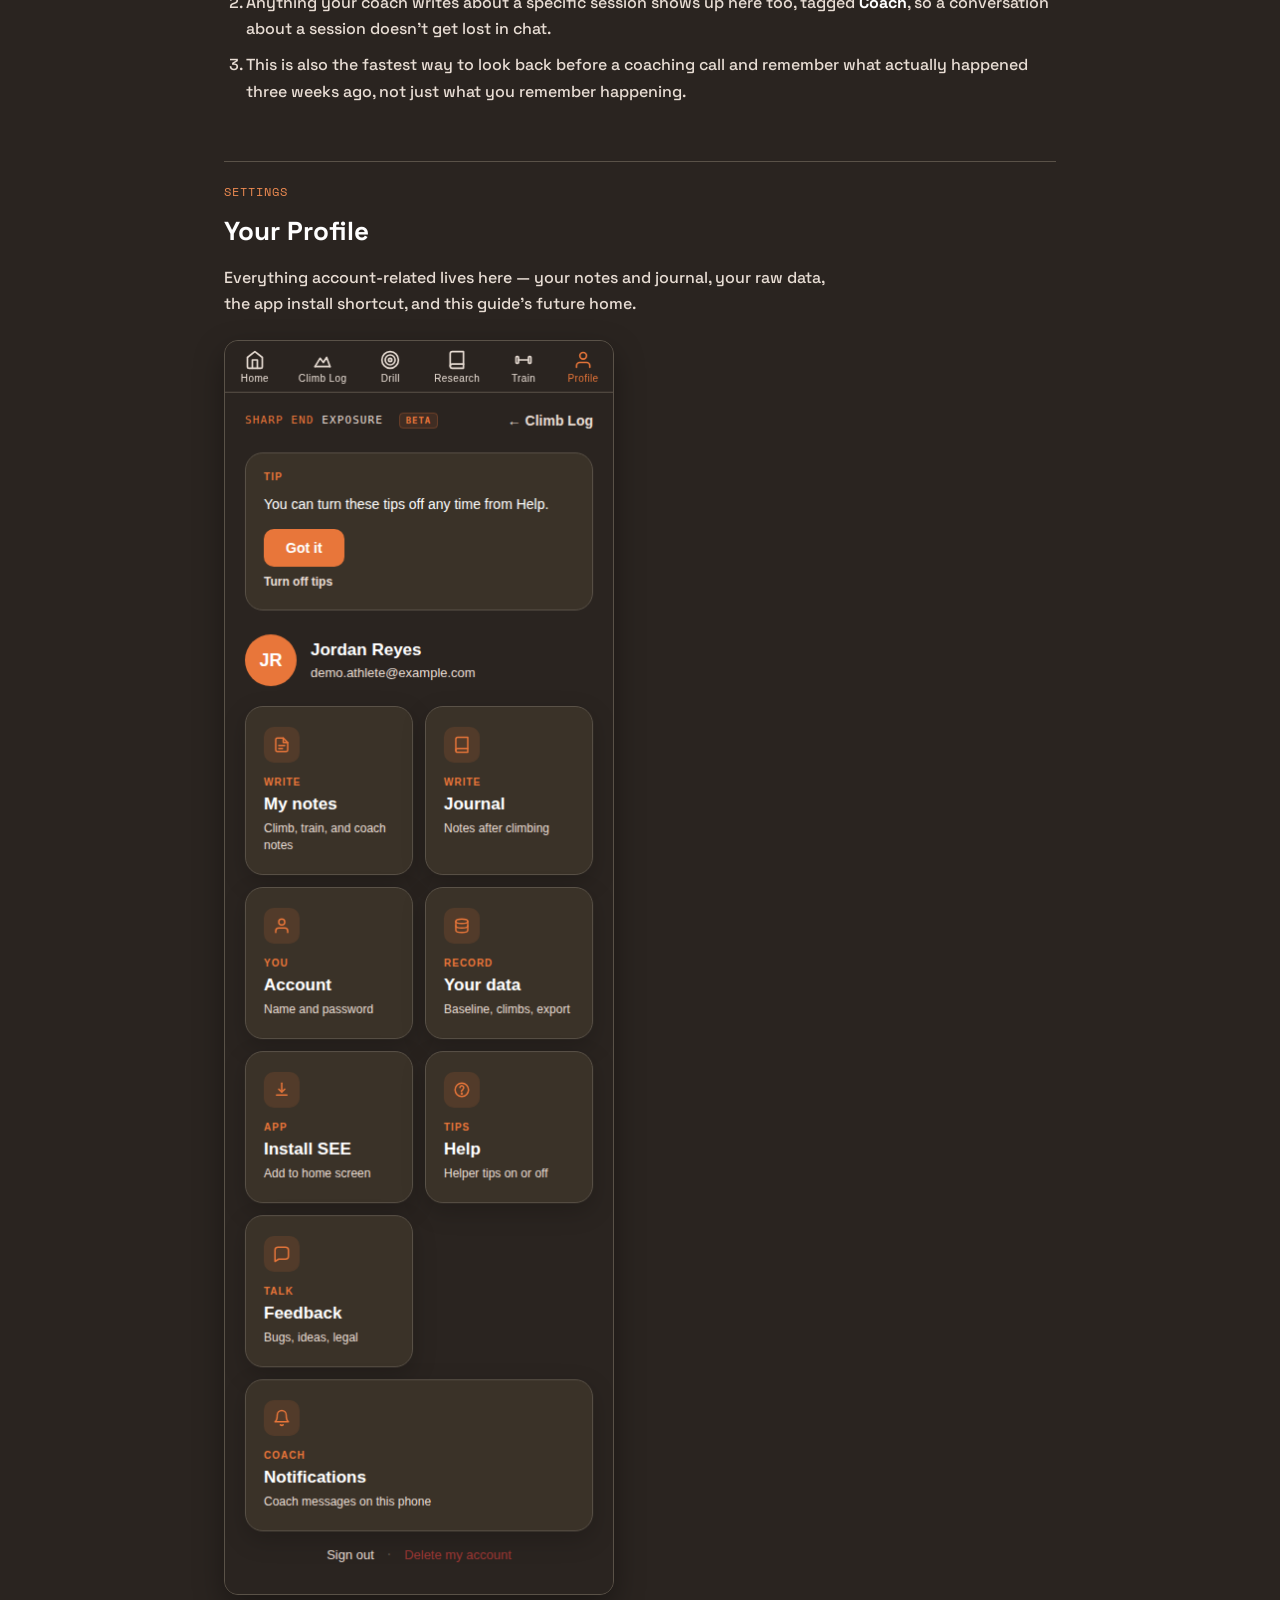
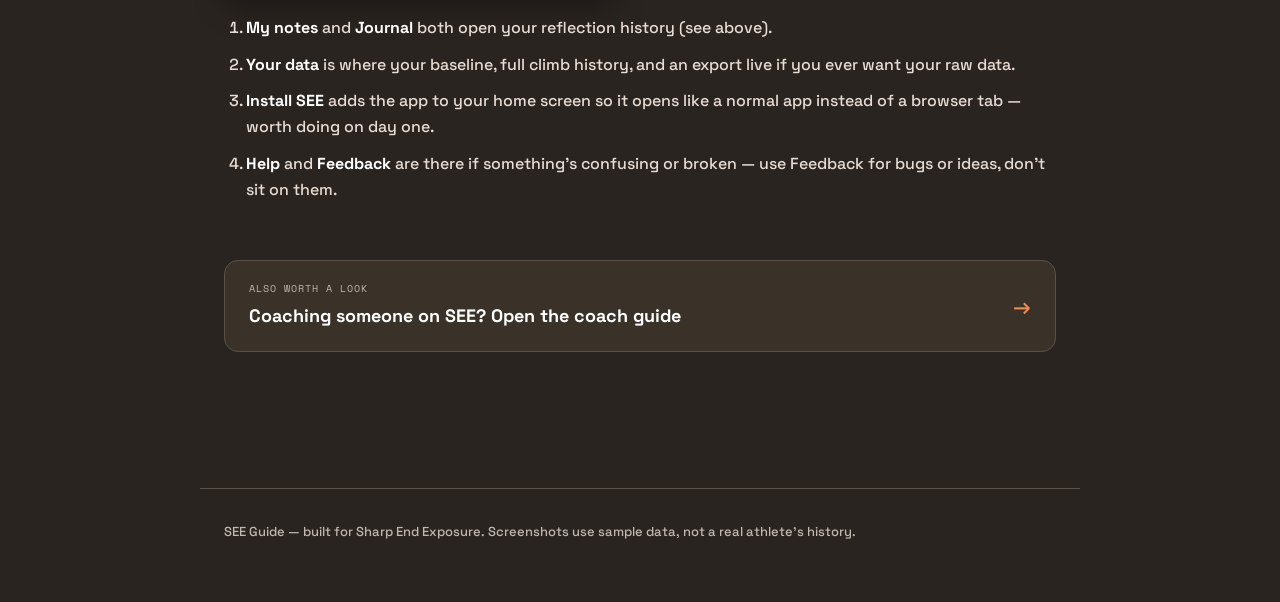
==== commit 1563076c: "Add Projects and Link Add Projects sections to both guides, link coach guide from home  - index.ht" ====
--- a/athlete-guide.html
+++ b/athlete-guide.html
@@ -4,7 +4,7 @@
 <meta charset="utf-8">
 <meta name="viewport" content="width=device-width, initial-scale=1">
 <title>Athlete Guide — SEE</title>
-<meta name="description" content="How to use SEE as an athlete: logging climbs, reading your zones, keeping a journal.">
+<meta name="description" content="How to use SEE as an athlete: logging climbs, reading your zones, starring projects, and keeping a journal.">
 <link rel="stylesheet" href="styles.css">
 </head>
 <body>
@@ -25,6 +25,7 @@
       <a href="#home">Home screen</a>
       <a href="#zones">The three zones</a>
       <a href="#log">Logging a climb</a>
+      <a href="#projects">Projects &amp; route beta</a>
       <a href="#notes">My notes</a>
       <a href="#profile">Profile</a>
     </nav>
@@ -68,6 +69,19 @@
     <div class="callout tip">This only takes a few seconds once it's a habit. The more consistently you log — even quick, low-effort climbs — the more useful the pattern becomes for both you and your coach.</div>
   </div>
 
+  <div class="section" id="projects">
+    <p class="step-num">Between attempts</p>
+    <h2>Projects &amp; route beta</h2>
+    <p class="dek">Any named climb can be starred as a project — pin the routes you're actually working toward, and keep a running, dated log of beta on each one instead of trying to hold it in your head between tries.</p>
+    <!-- Screenshot pending: star toggle + dated notes list on Route History. Drop a .shot div here once captured, same pattern as the other sections. -->
+    <ol class="steps">
+      <li>Tap the <b>star</b> next to any climb — on your Climb Log list, in Route History, or right when you're logging an attempt — to mark it a project. Starred climbs show up in a dedicated <b>Projects</b> strip at the top of your Climb Log, most-recently-attempted first.</li>
+      <li>Open a climb's <b>Route History</b> to add beta: movement, holds, sequence, whatever you want to remember next time. Each note is dated and stays in place — add another after your next attempt instead of overwriting what you already wrote.</li>
+      <li>Notes are there to read the moment you open that climb again, right before logging another attempt on it — the point is having your own beta in front of you, not buried in a chat thread or a separate notes app.</li>
+    </ol>
+    <div class="callout tip">Starring a climb isn't just for you — your coach can see which routes you've marked as projects too, which makes it an easy, honest way to steer what you actually train toward next.</div>
+  </div>
+
   <div class="section" id="notes">
     <p class="step-num">Reflection</p>
     <h2>My notes</h2>
@@ -93,6 +107,14 @@
     </ol>
   </div>
 
+  <a class="next-link" href="coach-guide.html">
+    <div>
+      <div class="label">Also worth a look</div>
+      <div class="title">Coaching someone on SEE? Open the coach guide</div>
+    </div>
+    <span class="arrow">→</span>
+  </a>
+
 </div>
 
 <footer>
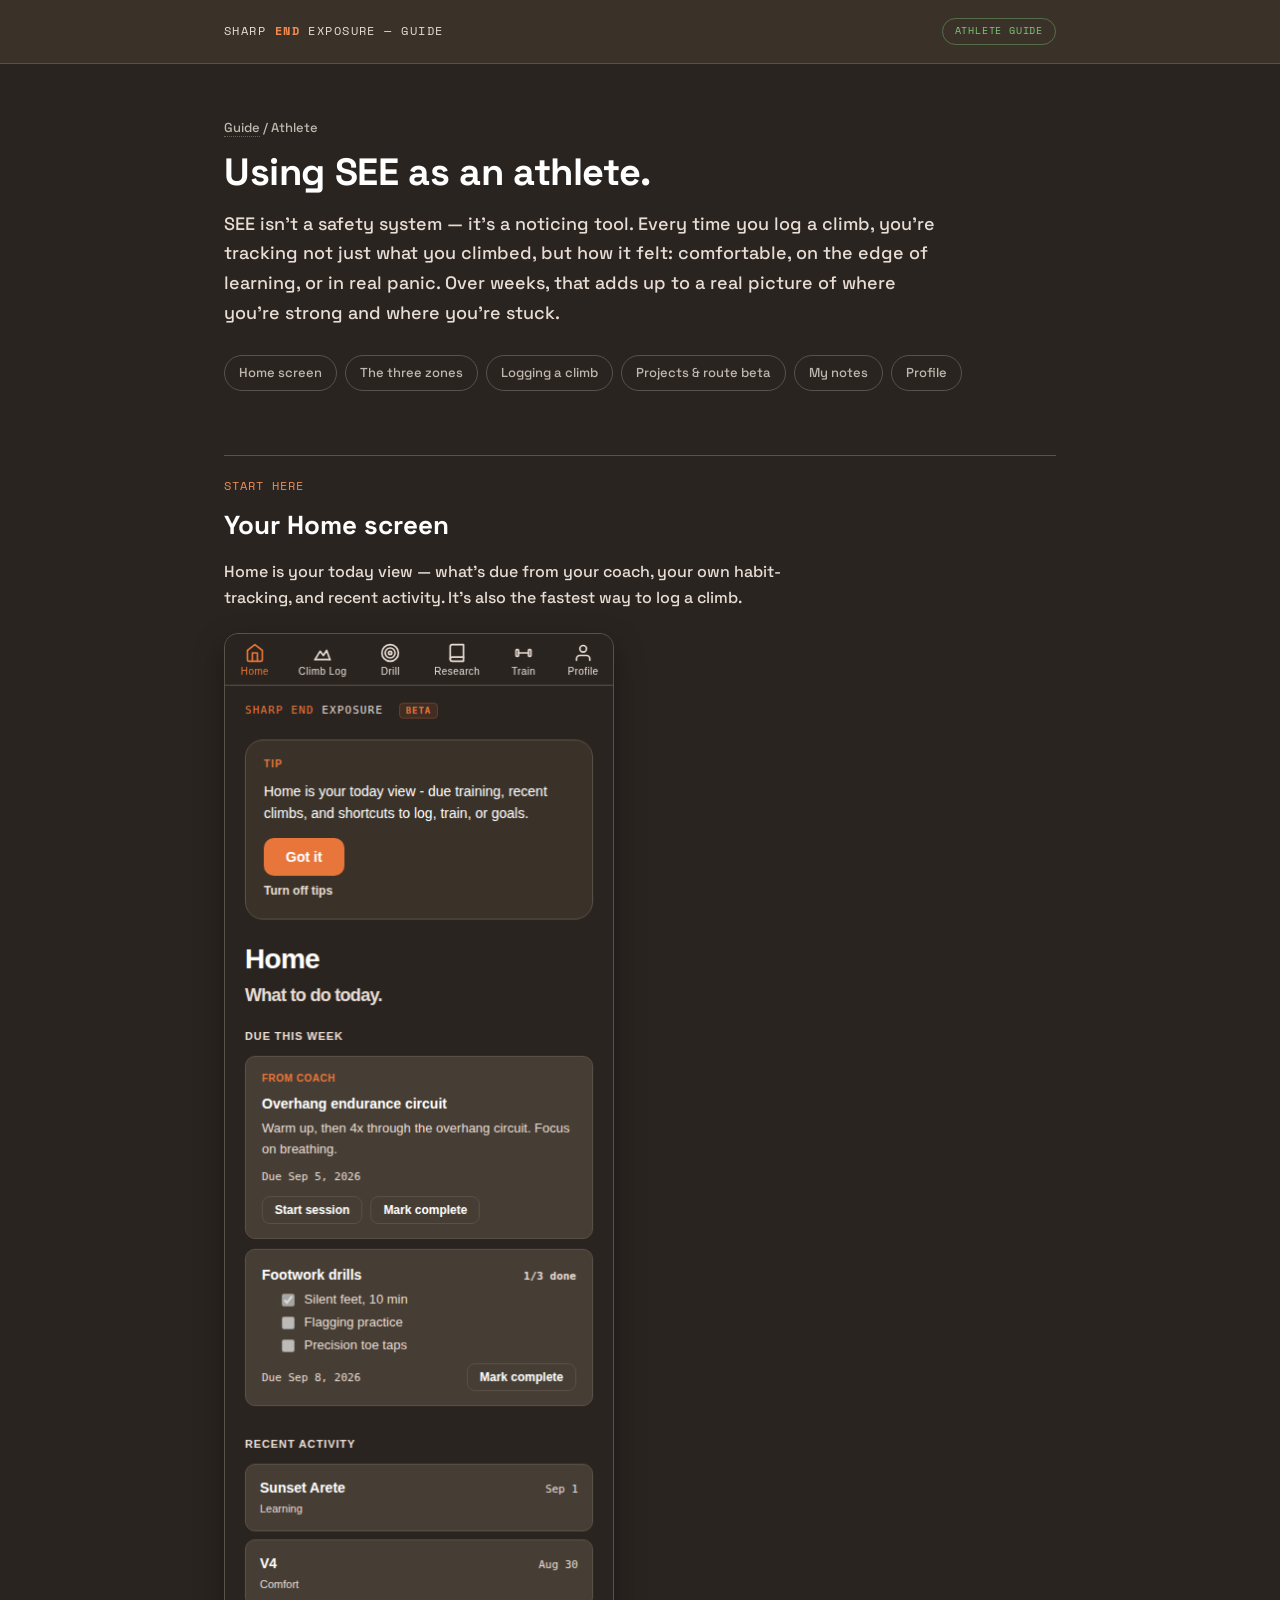
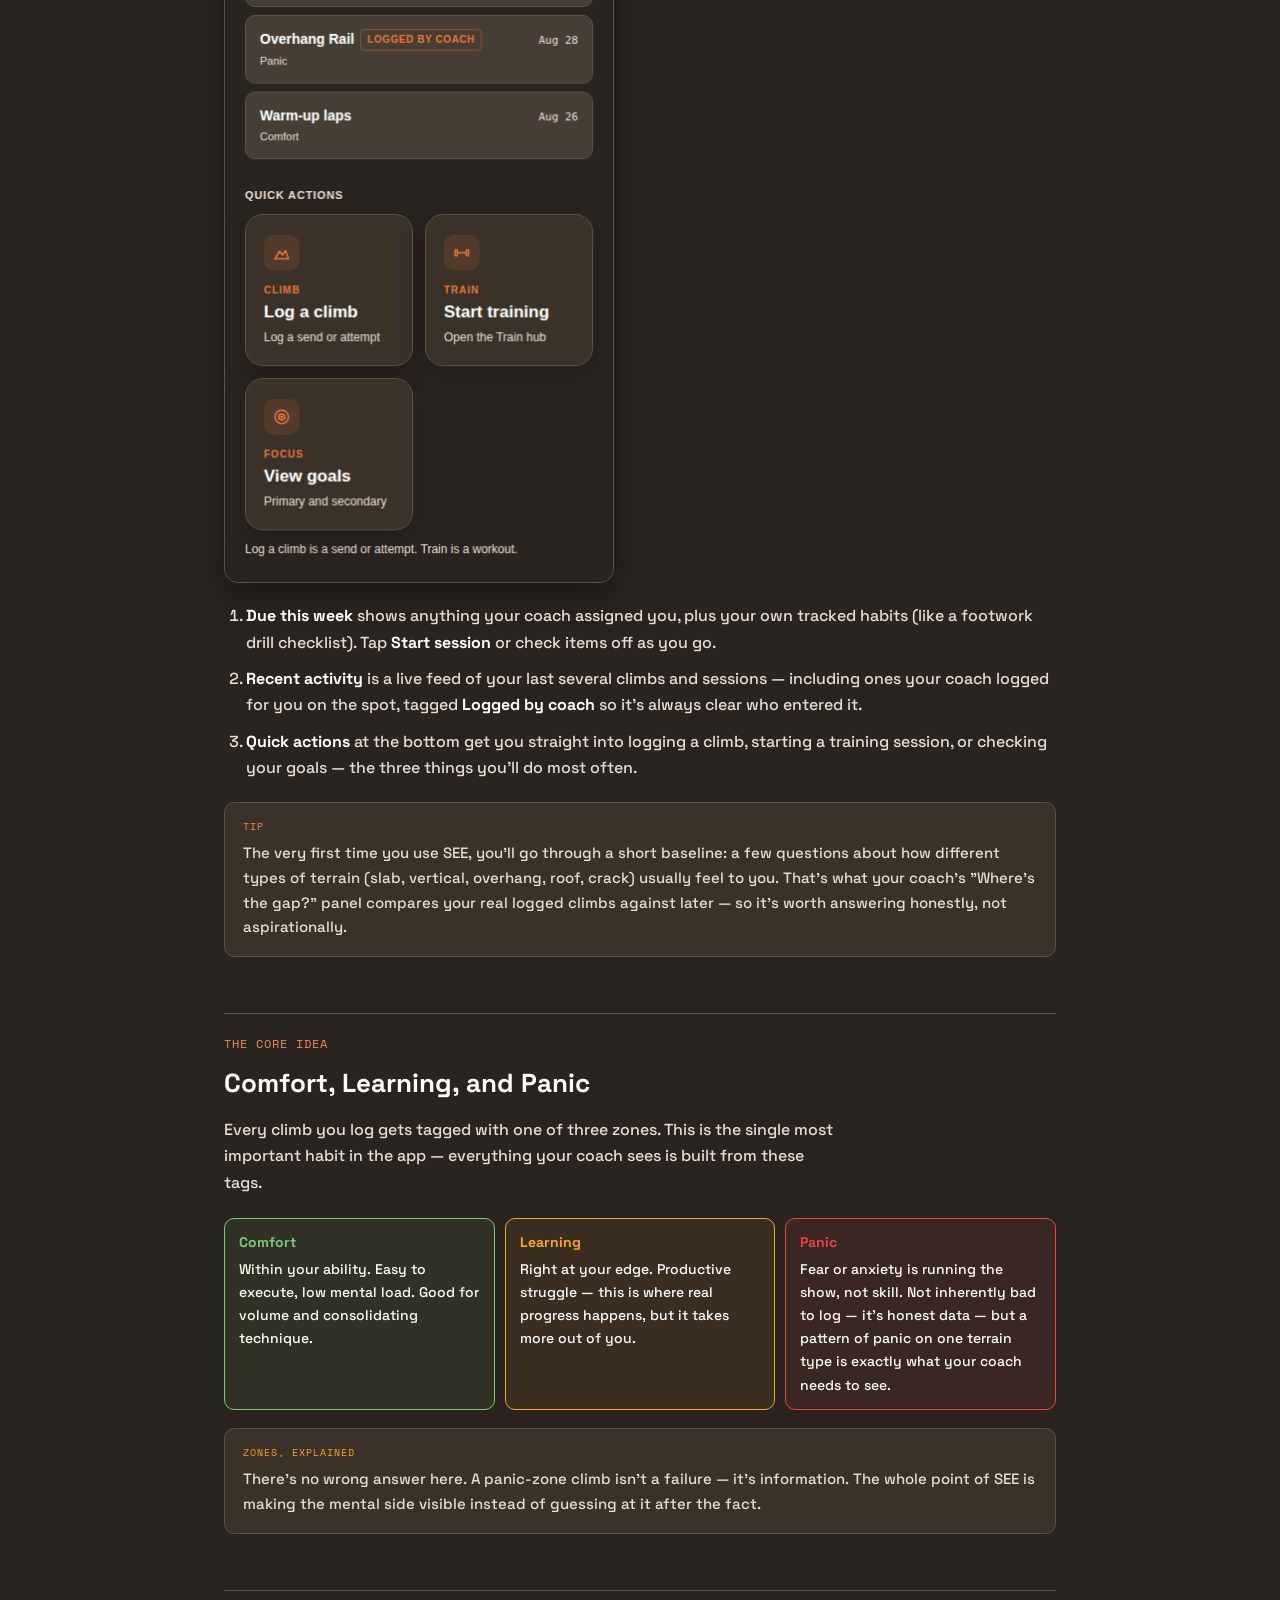
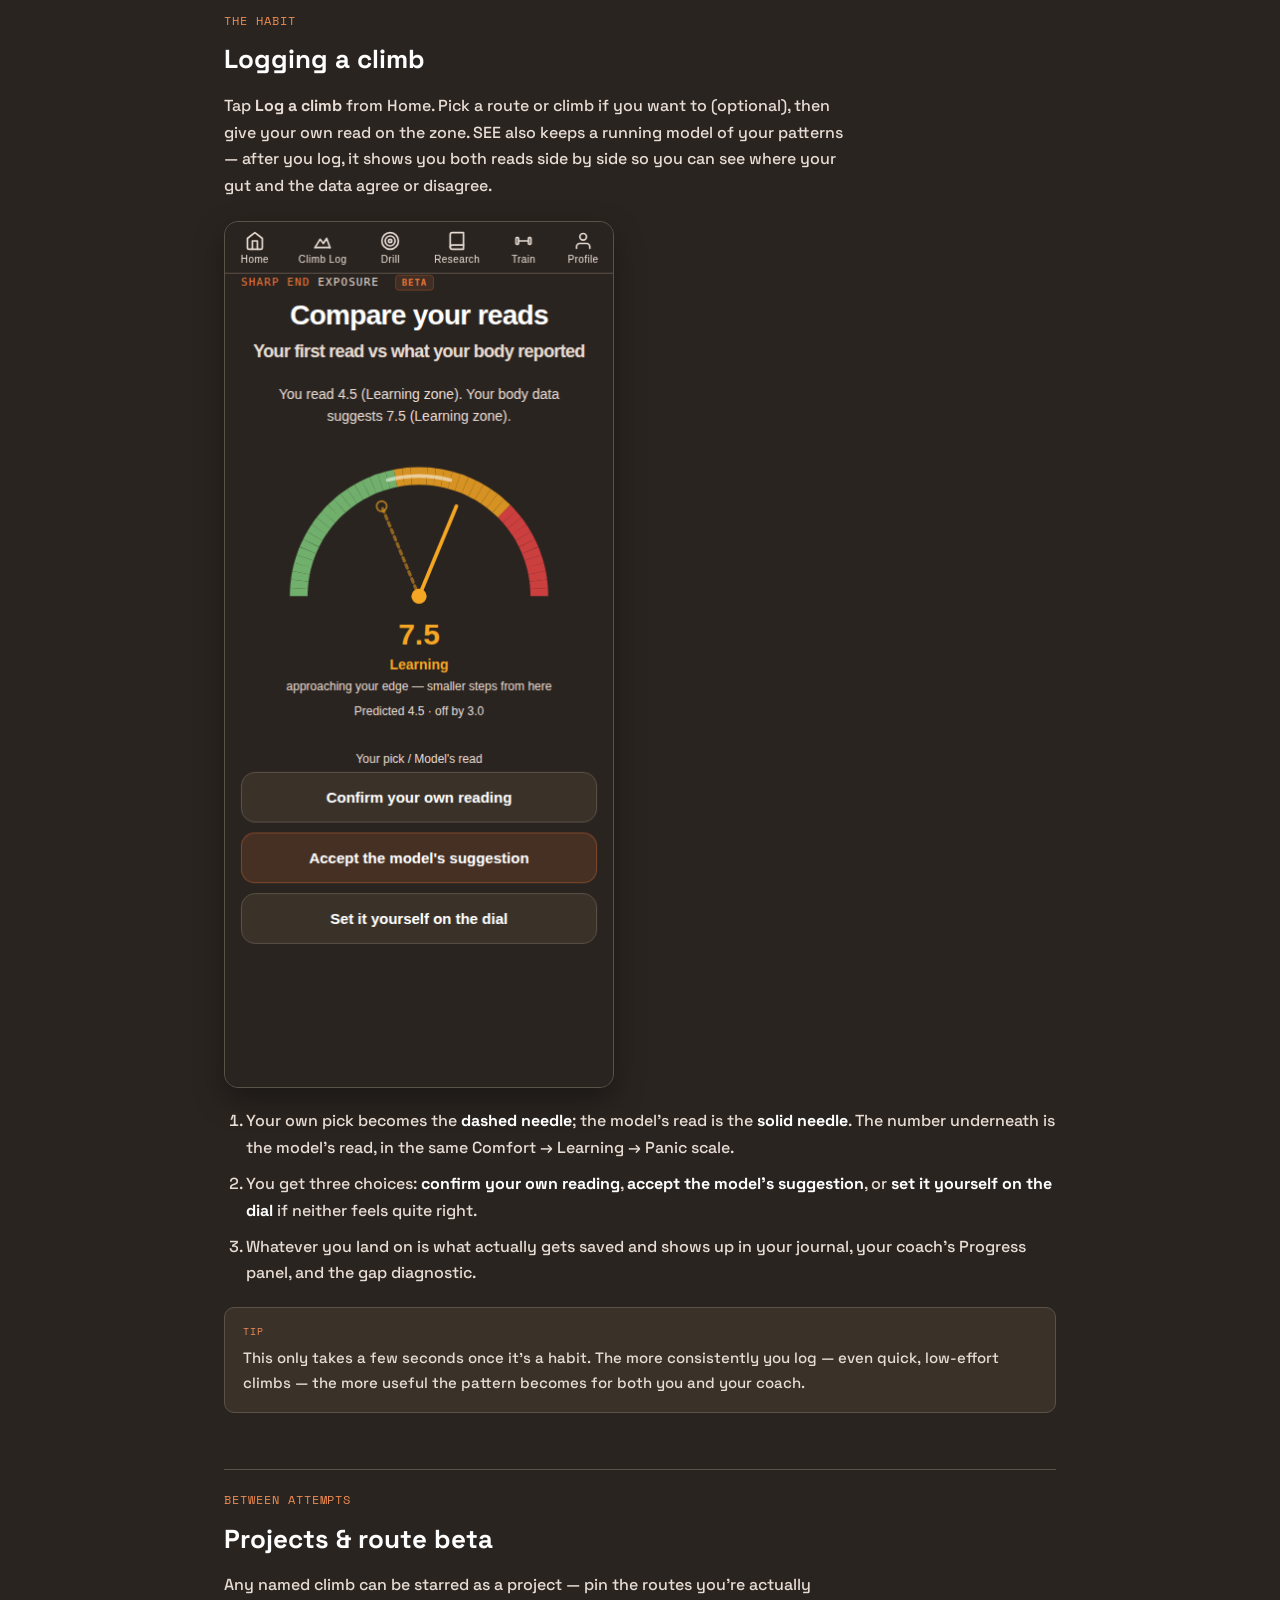
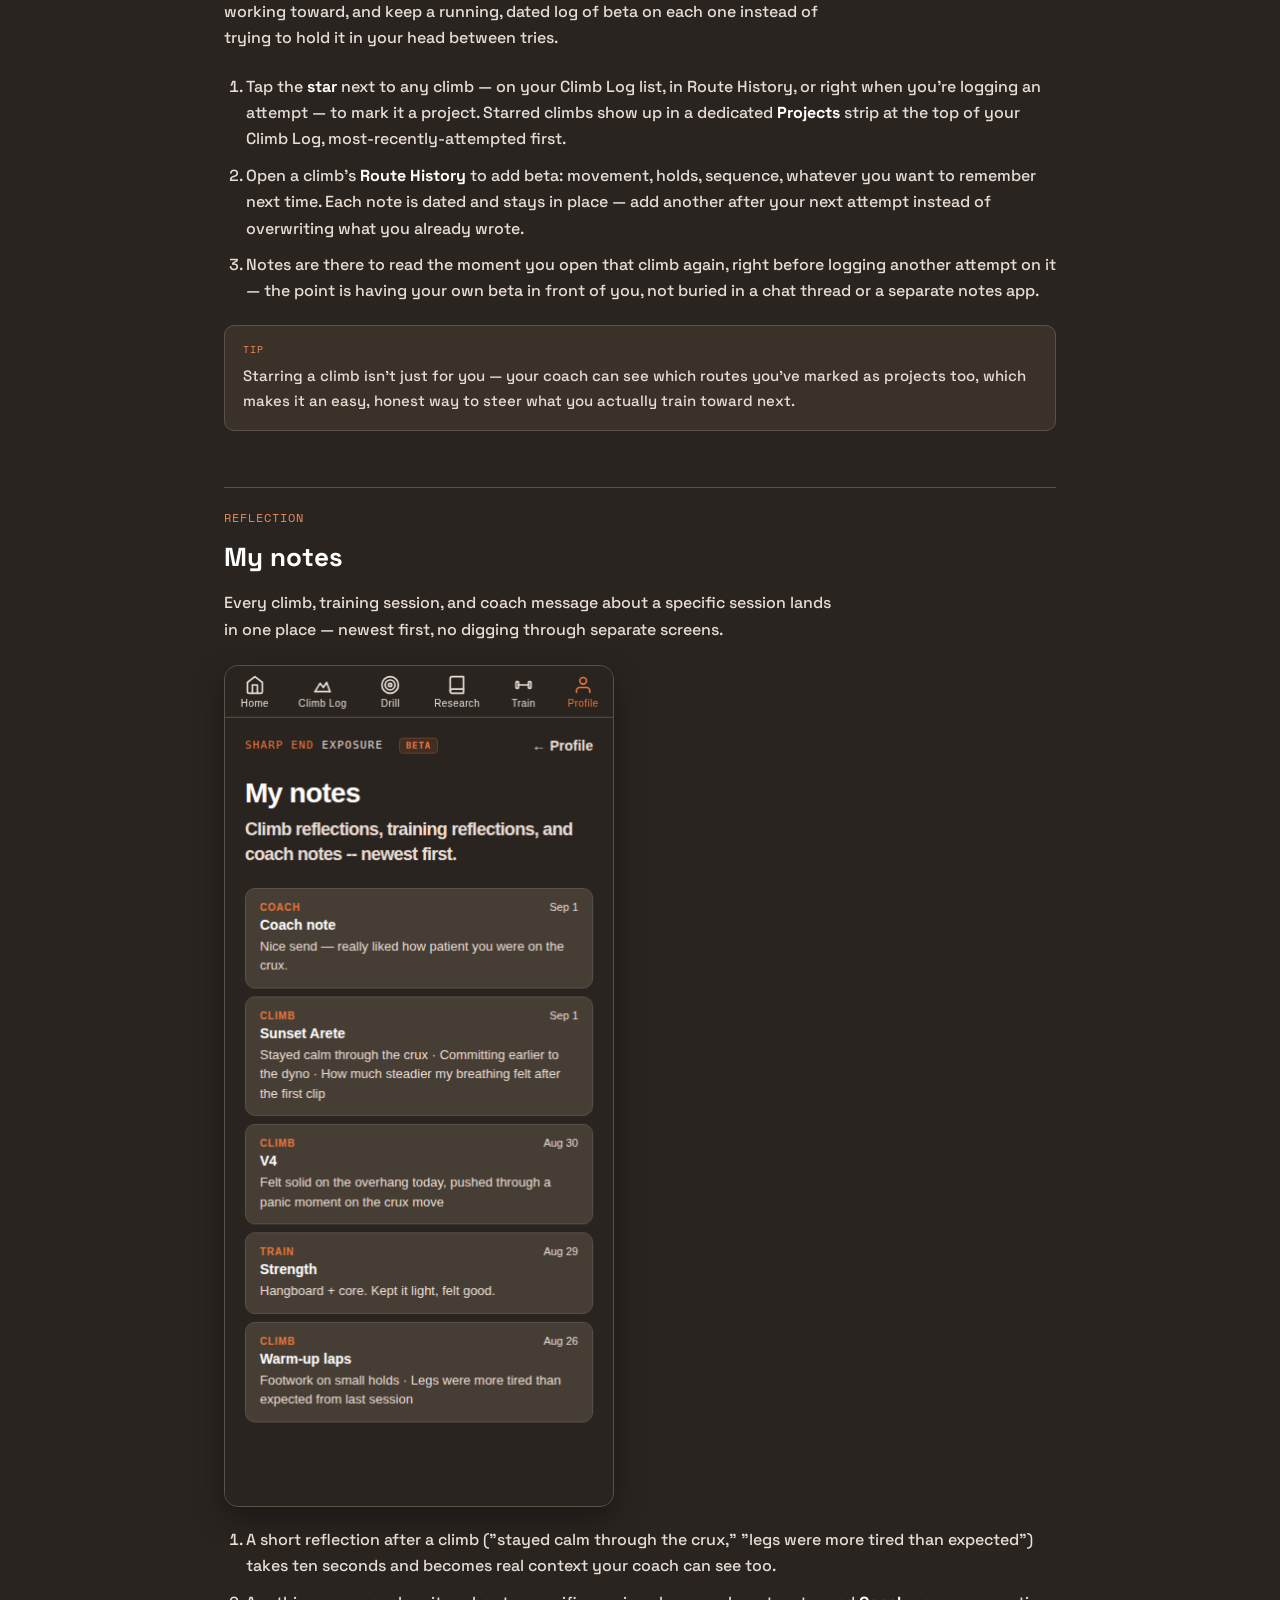
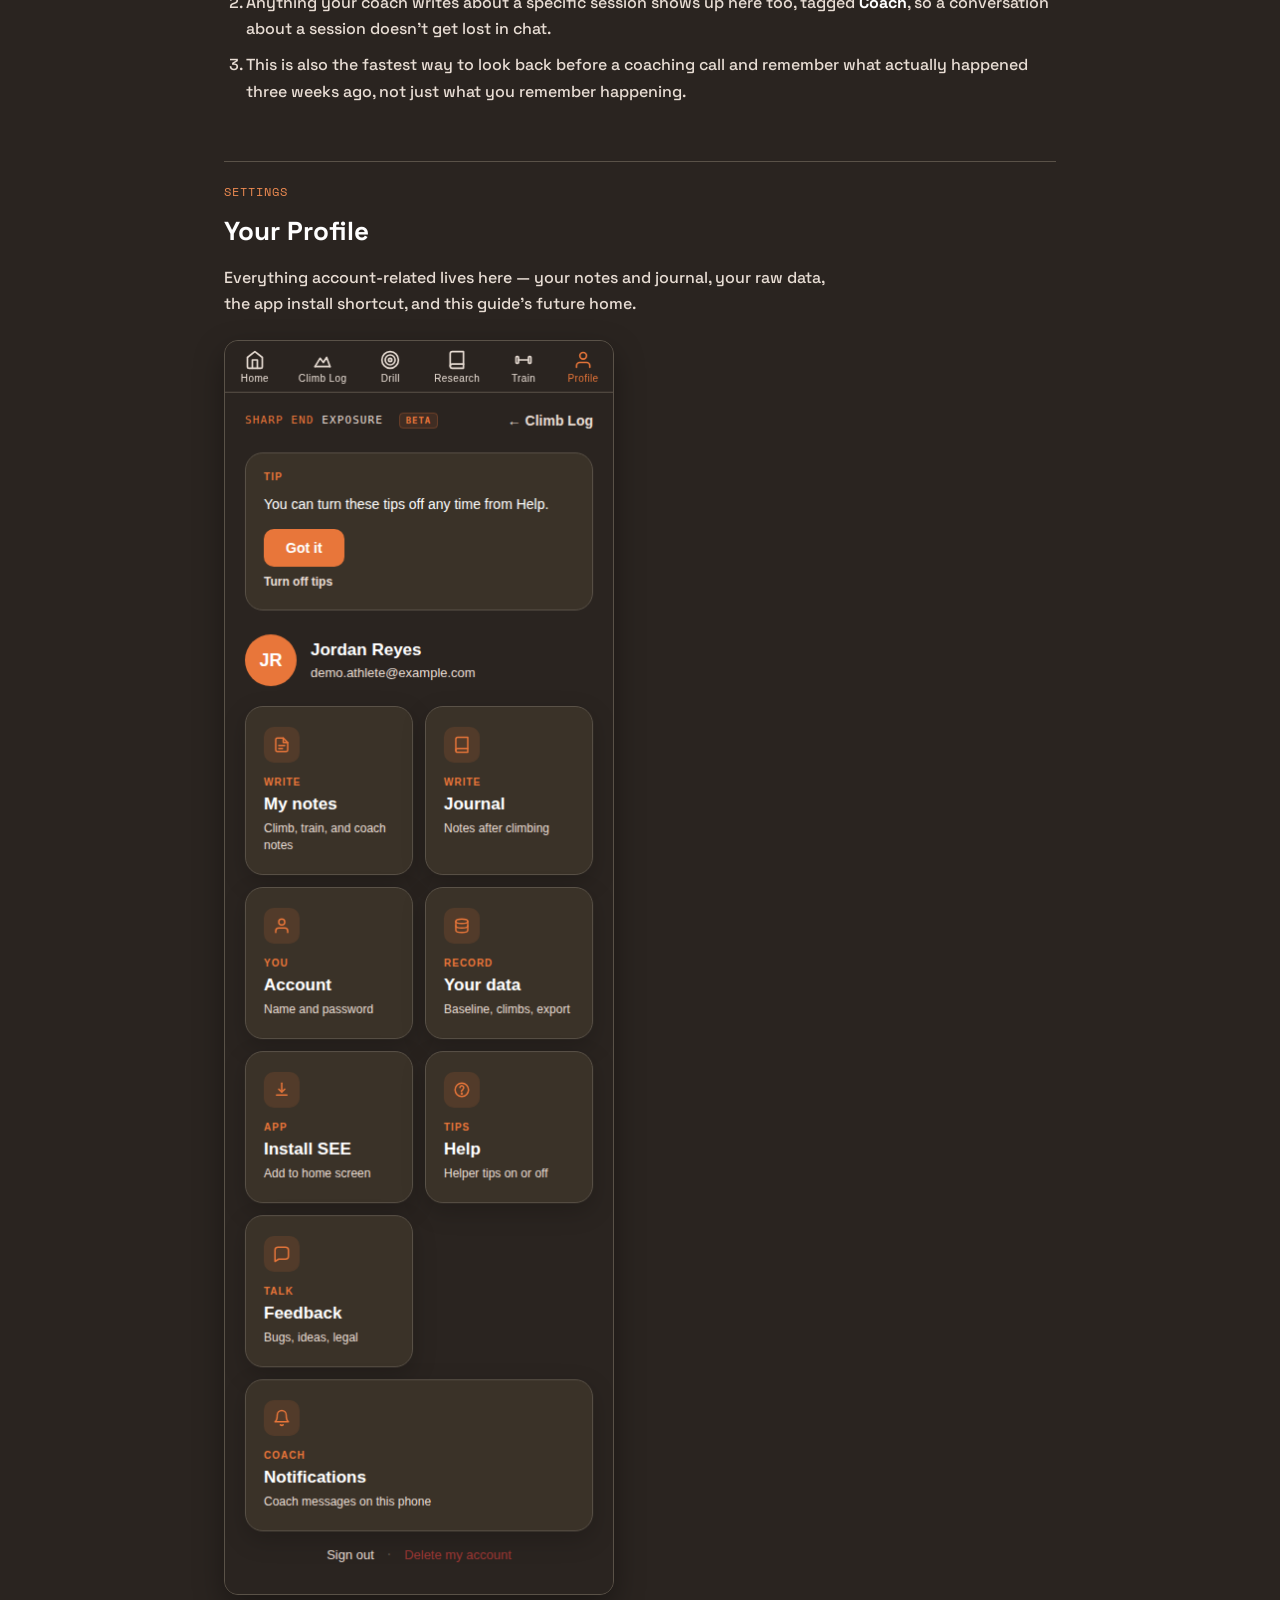
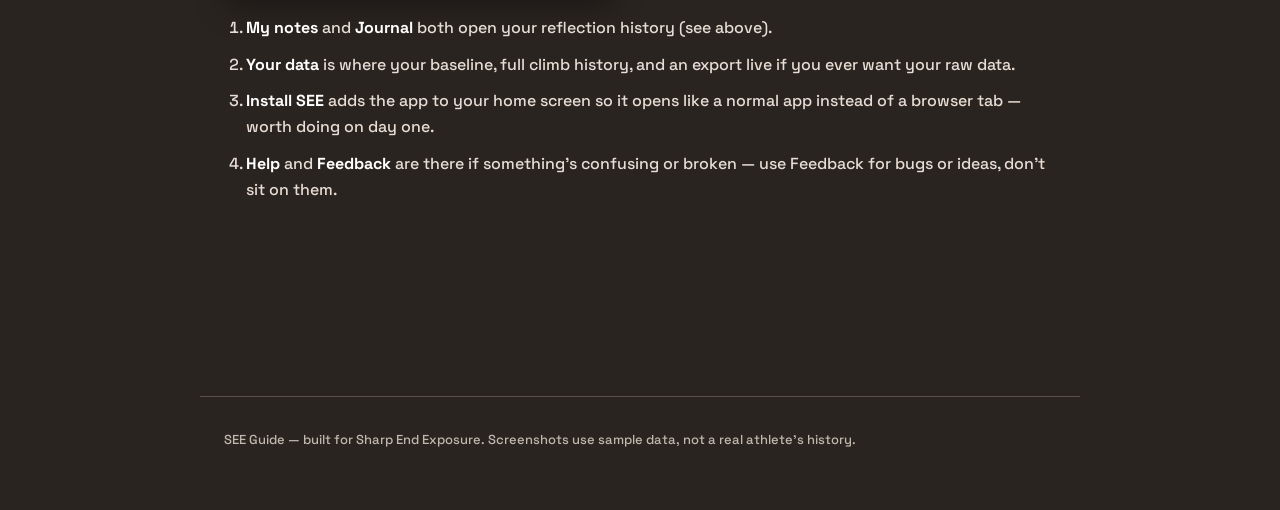
==== commit b9b04b92: "Remove coach-guide link from athlete guide Athletes should never be linked to the coach guide. The P" ====
--- a/athlete-guide.html
+++ b/athlete-guide.html
@@ -107,14 +107,6 @@
     </ol>
   </div>
 
-  <a class="next-link" href="coach-guide.html">
-    <div>
-      <div class="label">Also worth a look</div>
-      <div class="title">Coaching someone on SEE? Open the coach guide</div>
-    </div>
-    <span class="arrow">→</span>
-  </a>
-
 </div>
 
 <footer>
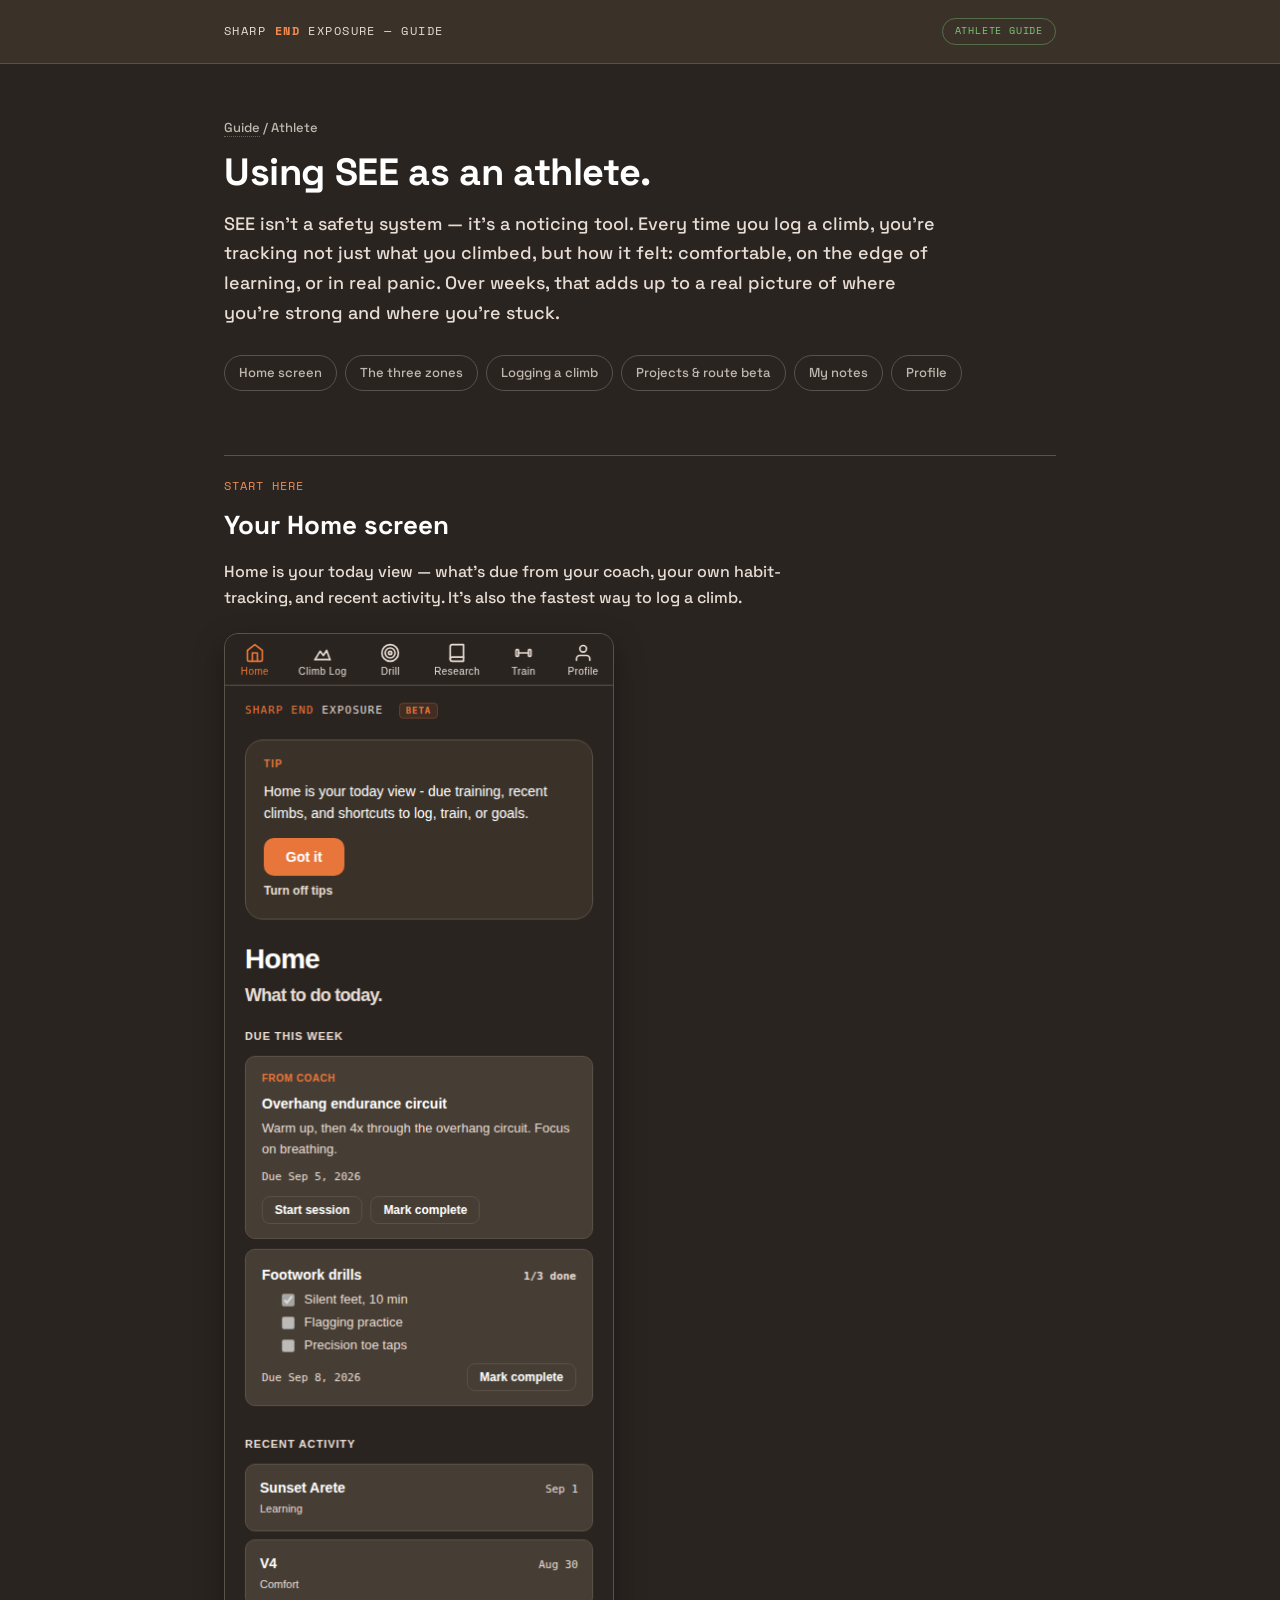
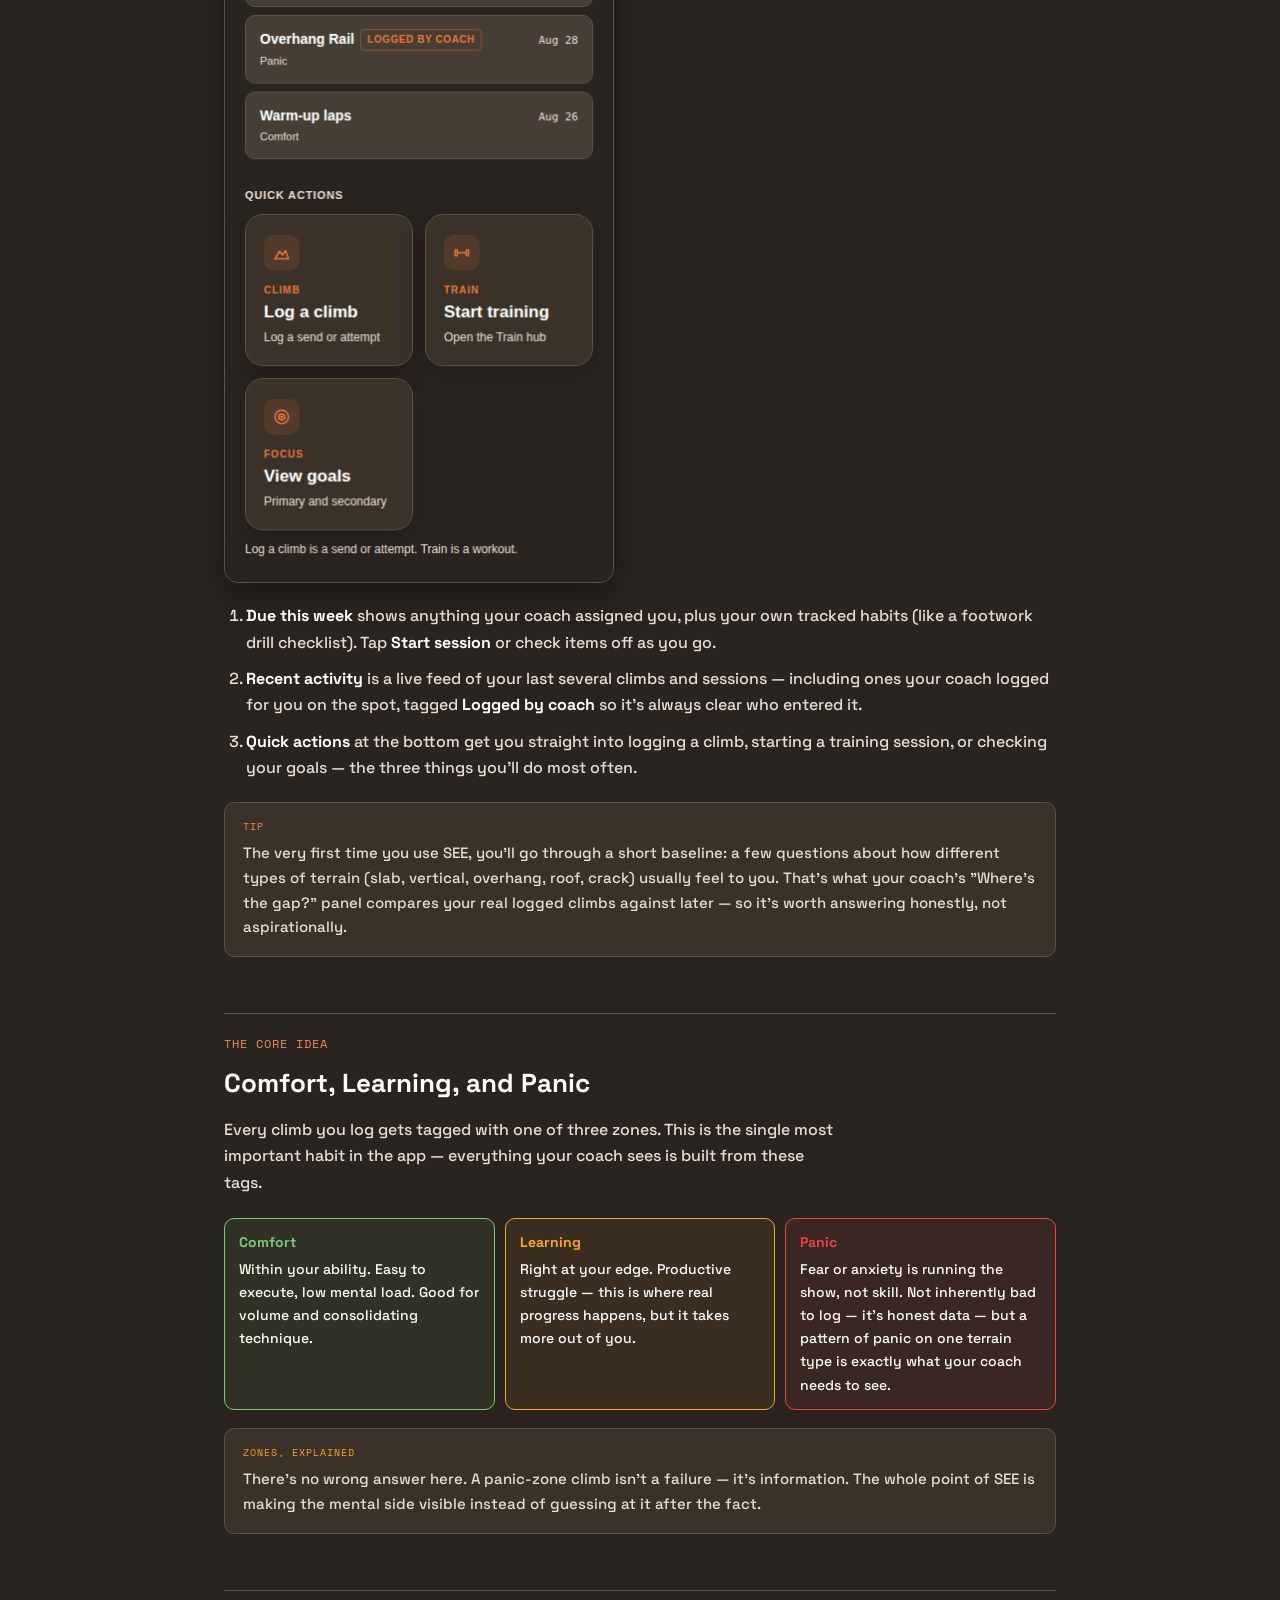
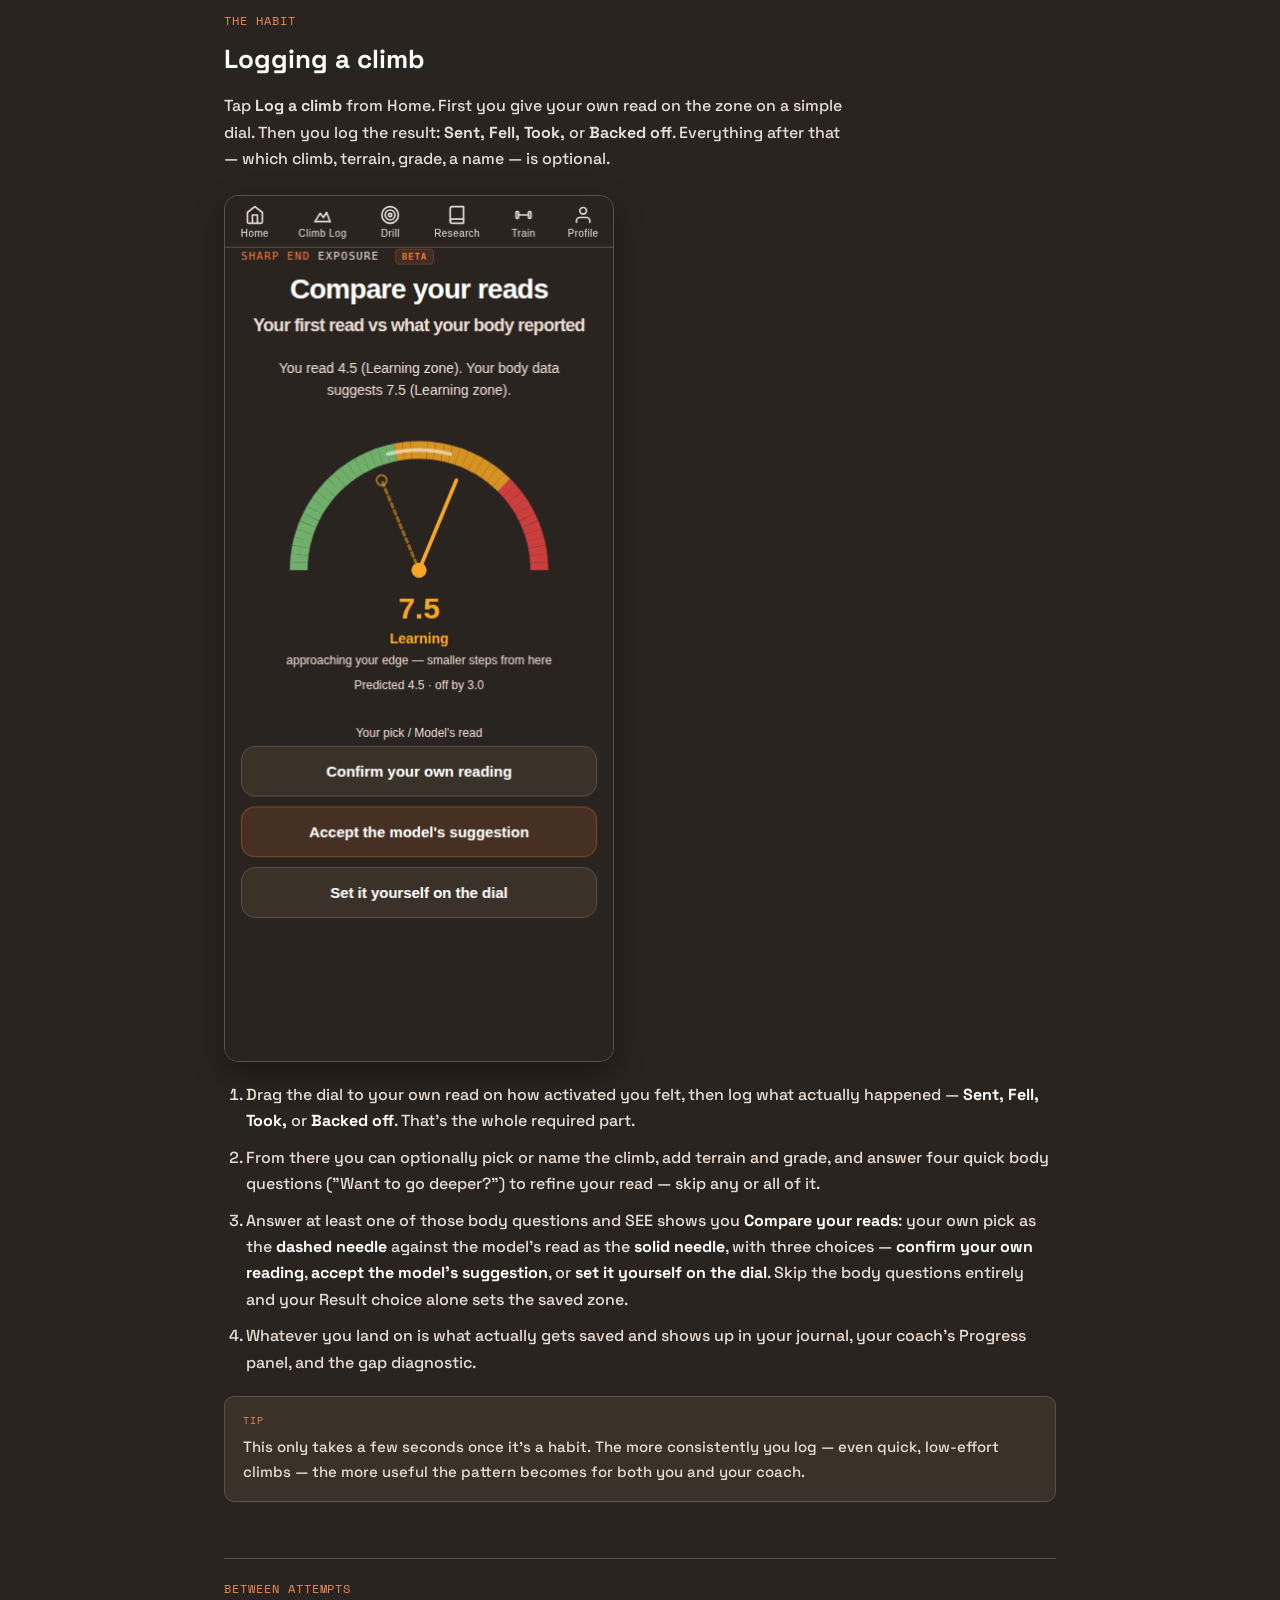
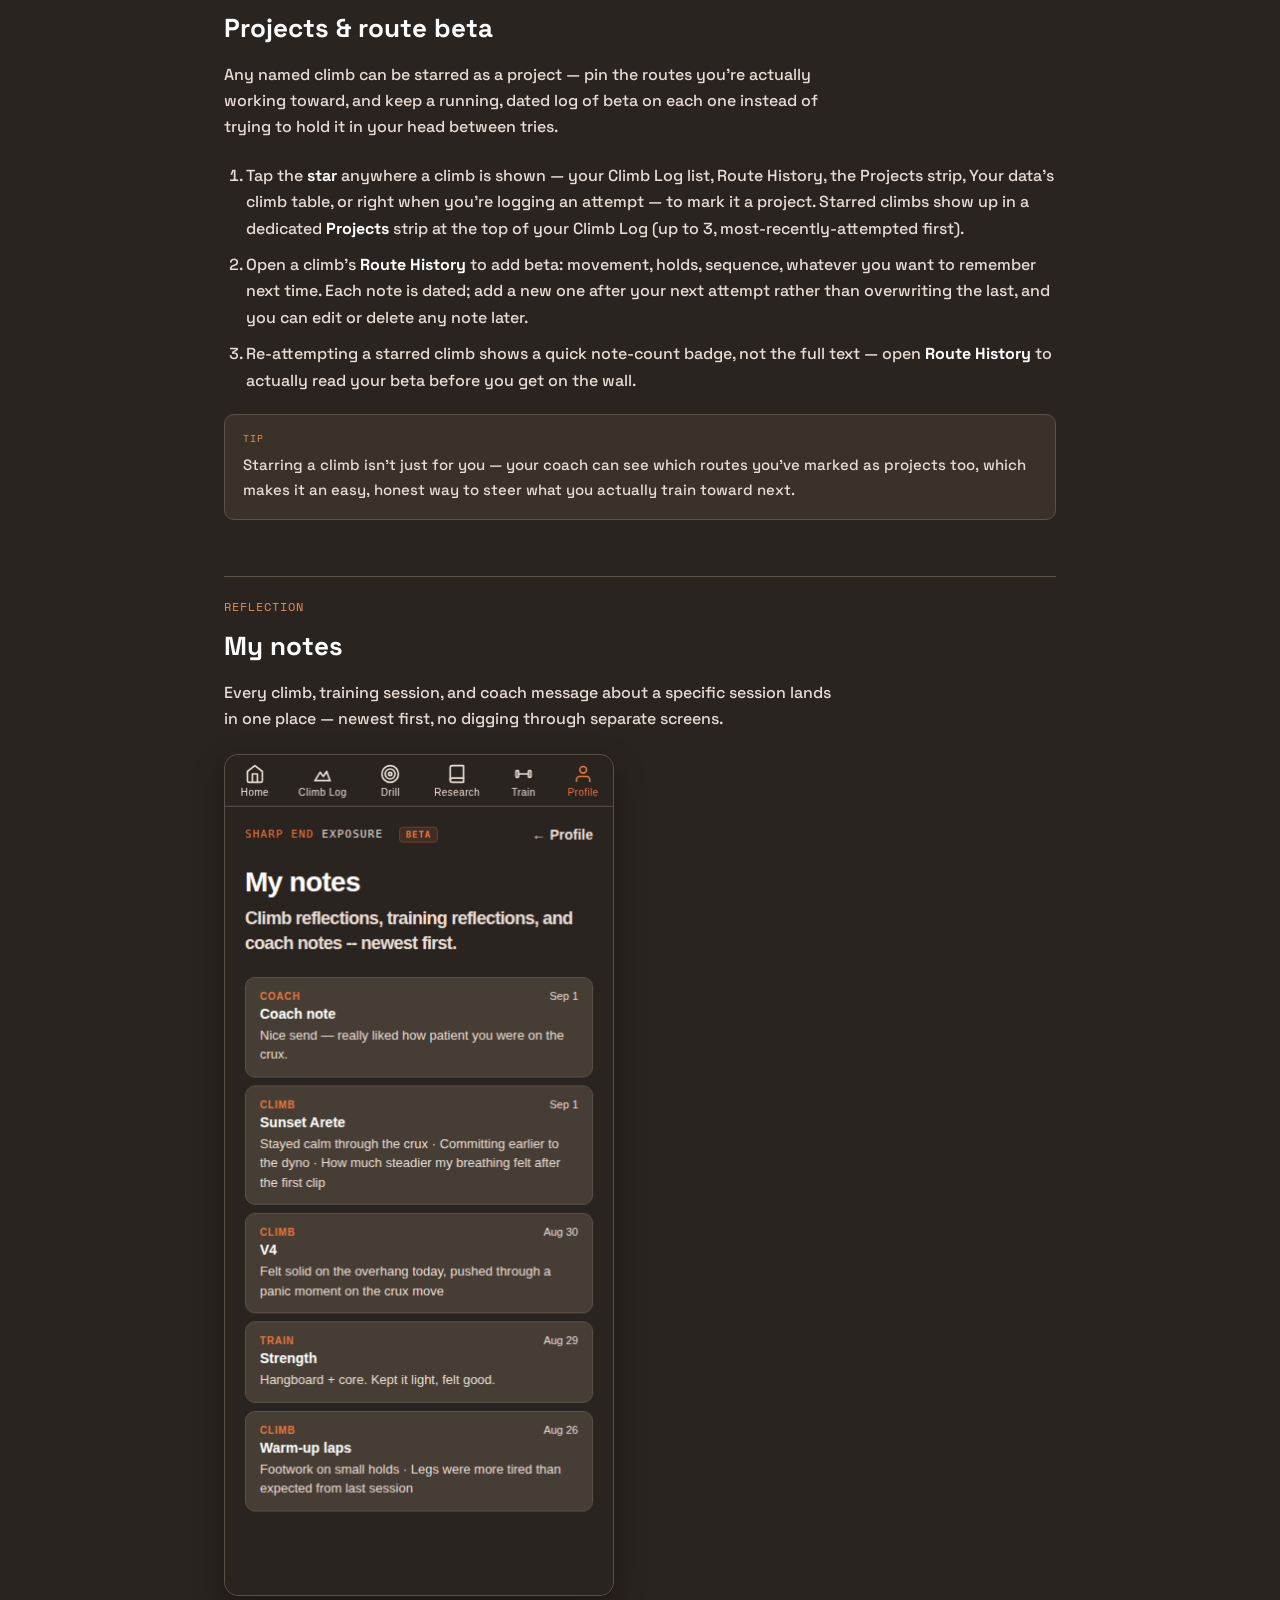
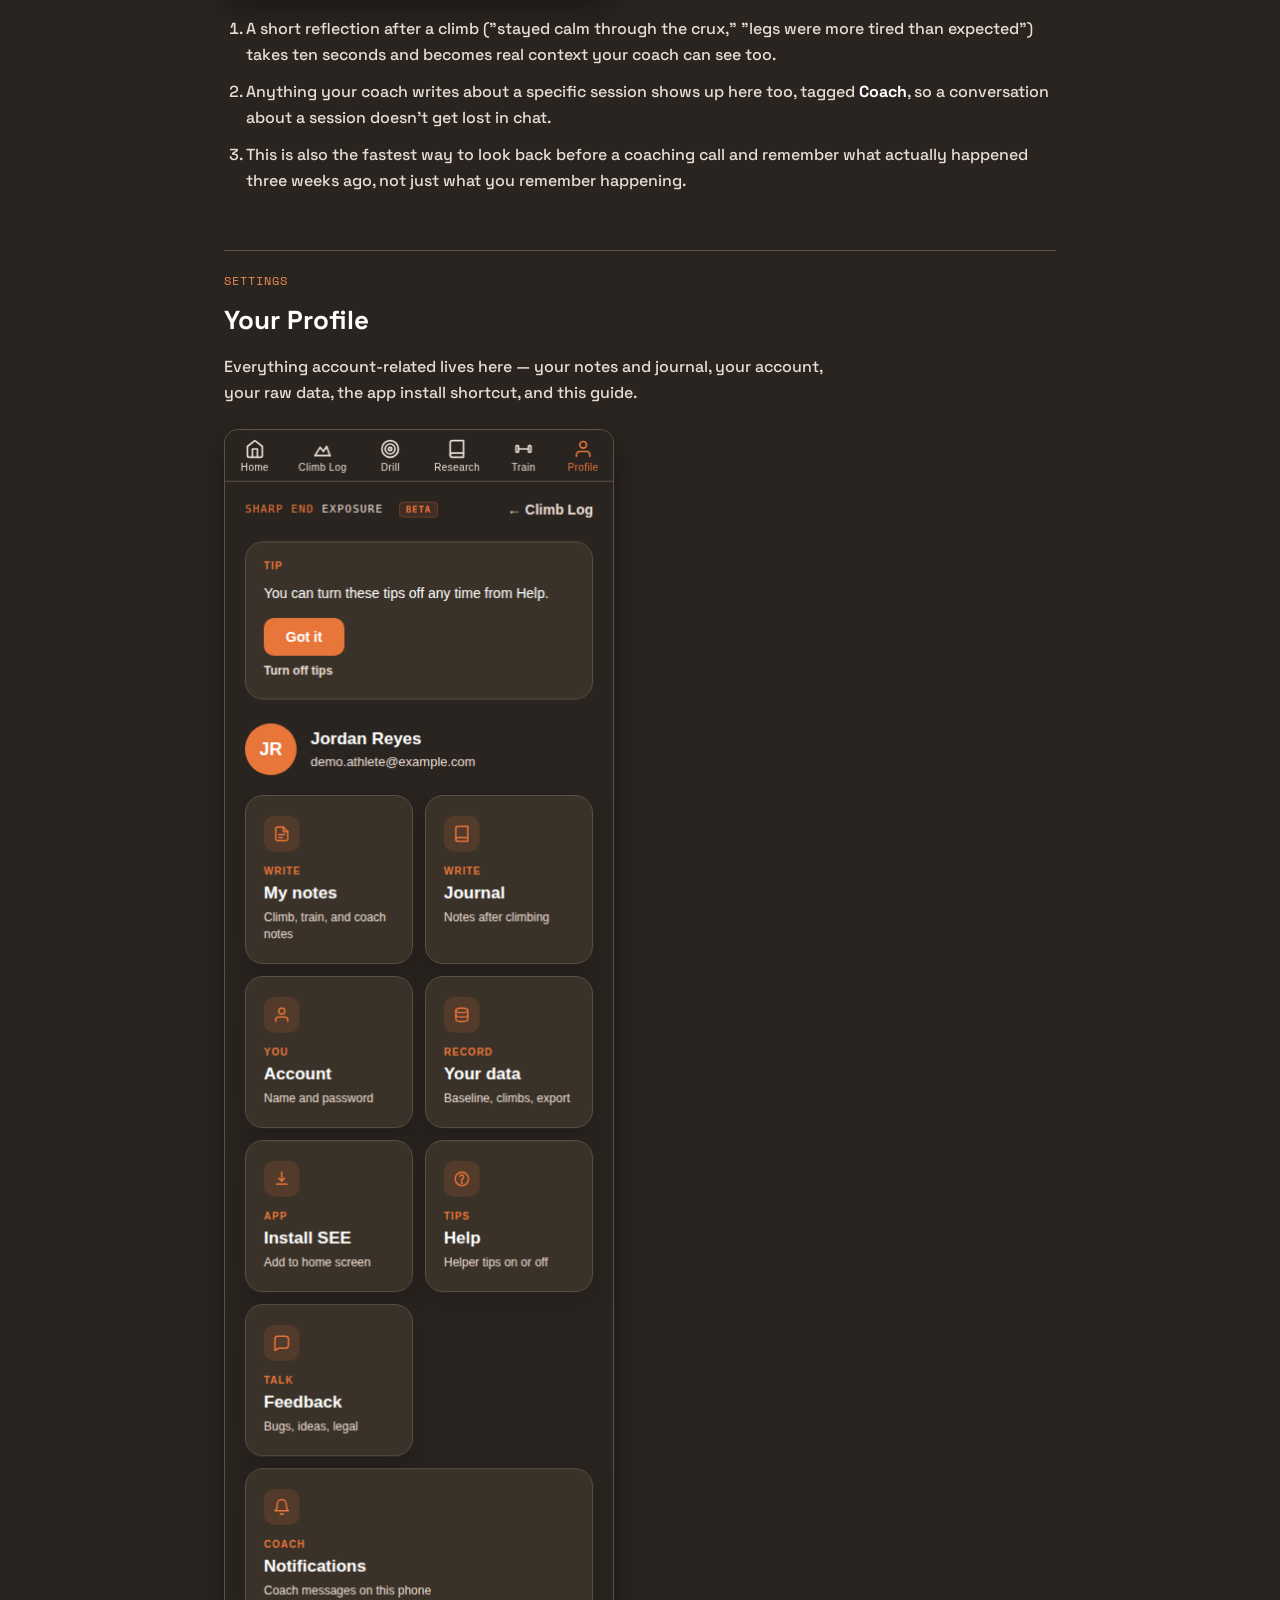
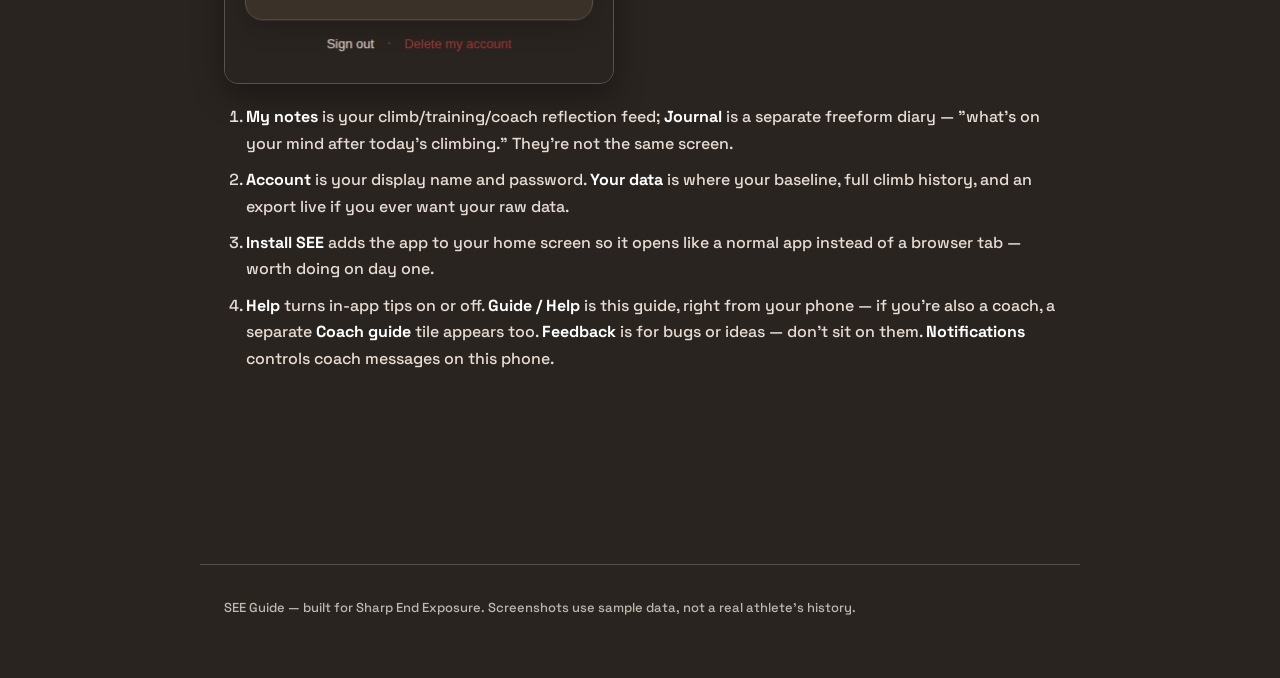
==== commit 7cb1aff2: "Fix guide-site content to match verified app behavior Correct the Logging-a-climb flow (Result step " ====
--- a/athlete-guide.html
+++ b/athlete-guide.html
@@ -59,11 +59,12 @@
   <div class="section" id="log">
     <p class="step-num">The habit</p>
     <h2>Logging a climb</h2>
-    <p class="dek">Tap <b>Log a climb</b> from Home. Pick a route or climb if you want to (optional), then give your own read on the zone. SEE also keeps a running model of your patterns — after you log, it shows you both reads side by side so you can see where your gut and the data agree or disagree.</p>
+    <p class="dek">Tap <b>Log a climb</b> from Home. First you give your own read on the zone on a simple dial. Then you log the result: <b>Sent, Fell, Took,</b> or <b>Backed off</b>. Everything after that — which climb, terrain, grade, a name — is optional.</p>
     <div class="shot narrow"><img src="assets/athlete-log-climb.png" alt="SEE's Compare your reads screen, showing the athlete's own zone pick against the model's read on a gauge"></div>
     <ol class="steps">
-      <li>Your own pick becomes the <b>dashed needle</b>; the model's read is the <b>solid needle</b>. The number underneath is the model's read, in the same Comfort → Learning → Panic scale.</li>
-      <li>You get three choices: <b>confirm your own reading</b>, <b>accept the model's suggestion</b>, or <b>set it yourself on the dial</b> if neither feels quite right.</li>
+      <li>Drag the dial to your own read on how activated you felt, then log what actually happened — <b>Sent, Fell, Took,</b> or <b>Backed off</b>. That's the whole required part.</li>
+      <li>From there you can optionally pick or name the climb, add terrain and grade, and answer four quick body questions ("Want to go deeper?") to refine your read — skip any or all of it.</li>
+      <li>Answer at least one of those body questions and SEE shows you <b>Compare your reads</b>: your own pick as the <b>dashed needle</b> against the model's read as the <b>solid needle</b>, with three choices — <b>confirm your own reading</b>, <b>accept the model's suggestion</b>, or <b>set it yourself on the dial</b>. Skip the body questions entirely and your Result choice alone sets the saved zone.</li>
       <li>Whatever you land on is what actually gets saved and shows up in your journal, your coach's Progress panel, and the gap diagnostic.</li>
     </ol>
     <div class="callout tip">This only takes a few seconds once it's a habit. The more consistently you log — even quick, low-effort climbs — the more useful the pattern becomes for both you and your coach.</div>
@@ -75,9 +76,9 @@
     <p class="dek">Any named climb can be starred as a project — pin the routes you're actually working toward, and keep a running, dated log of beta on each one instead of trying to hold it in your head between tries.</p>
     <!-- Screenshot pending: star toggle + dated notes list on Route History. Drop a .shot div here once captured, same pattern as the other sections. -->
     <ol class="steps">
-      <li>Tap the <b>star</b> next to any climb — on your Climb Log list, in Route History, or right when you're logging an attempt — to mark it a project. Starred climbs show up in a dedicated <b>Projects</b> strip at the top of your Climb Log, most-recently-attempted first.</li>
-      <li>Open a climb's <b>Route History</b> to add beta: movement, holds, sequence, whatever you want to remember next time. Each note is dated and stays in place — add another after your next attempt instead of overwriting what you already wrote.</li>
-      <li>Notes are there to read the moment you open that climb again, right before logging another attempt on it — the point is having your own beta in front of you, not buried in a chat thread or a separate notes app.</li>
+      <li>Tap the <b>star</b> anywhere a climb is shown — your Climb Log list, Route History, the Projects strip, Your data's climb table, or right when you're logging an attempt — to mark it a project. Starred climbs show up in a dedicated <b>Projects</b> strip at the top of your Climb Log (up to 3, most-recently-attempted first).</li>
+      <li>Open a climb's <b>Route History</b> to add beta: movement, holds, sequence, whatever you want to remember next time. Each note is dated; add a new one after your next attempt rather than overwriting the last, and you can edit or delete any note later.</li>
+      <li>Re-attempting a starred climb shows a quick note-count badge, not the full text — open <b>Route History</b> to actually read your beta before you get on the wall.</li>
     </ol>
     <div class="callout tip">Starring a climb isn't just for you — your coach can see which routes you've marked as projects too, which makes it an easy, honest way to steer what you actually train toward next.</div>
   </div>
@@ -97,13 +98,13 @@
   <div class="section" id="profile">
     <p class="step-num">Settings</p>
     <h2>Your Profile</h2>
-    <p class="dek">Everything account-related lives here — your notes and journal, your raw data, the app install shortcut, and this guide's future home.</p>
+    <p class="dek">Everything account-related lives here — your notes and journal, your account, your raw data, the app install shortcut, and this guide.</p>
     <div class="shot narrow"><img src="assets/athlete-profile.png" alt="SEE Profile screen with tiles for notes, journal, account, data, install, help, feedback, and notifications"></div>
     <ol class="steps">
-      <li><b>My notes</b> and <b>Journal</b> both open your reflection history (see above).</li>
-      <li><b>Your data</b> is where your baseline, full climb history, and an export live if you ever want your raw data.</li>
+      <li><b>My notes</b> is your climb/training/coach reflection feed; <b>Journal</b> is a separate freeform diary — "what's on your mind after today's climbing." They're not the same screen.</li>
+      <li><b>Account</b> is your display name and password. <b>Your data</b> is where your baseline, full climb history, and an export live if you ever want your raw data.</li>
       <li><b>Install SEE</b> adds the app to your home screen so it opens like a normal app instead of a browser tab — worth doing on day one.</li>
-      <li><b>Help</b> and <b>Feedback</b> are there if something's confusing or broken — use Feedback for bugs or ideas, don't sit on them.</li>
+      <li><b>Help</b> turns in-app tips on or off. <b>Guide / Help</b> is this guide, right from your phone — if you're also a coach, a separate <b>Coach guide</b> tile appears too. <b>Feedback</b> is for bugs or ideas — don't sit on them. <b>Notifications</b> controls coach messages on this phone.</li>
     </ol>
   </div>
 
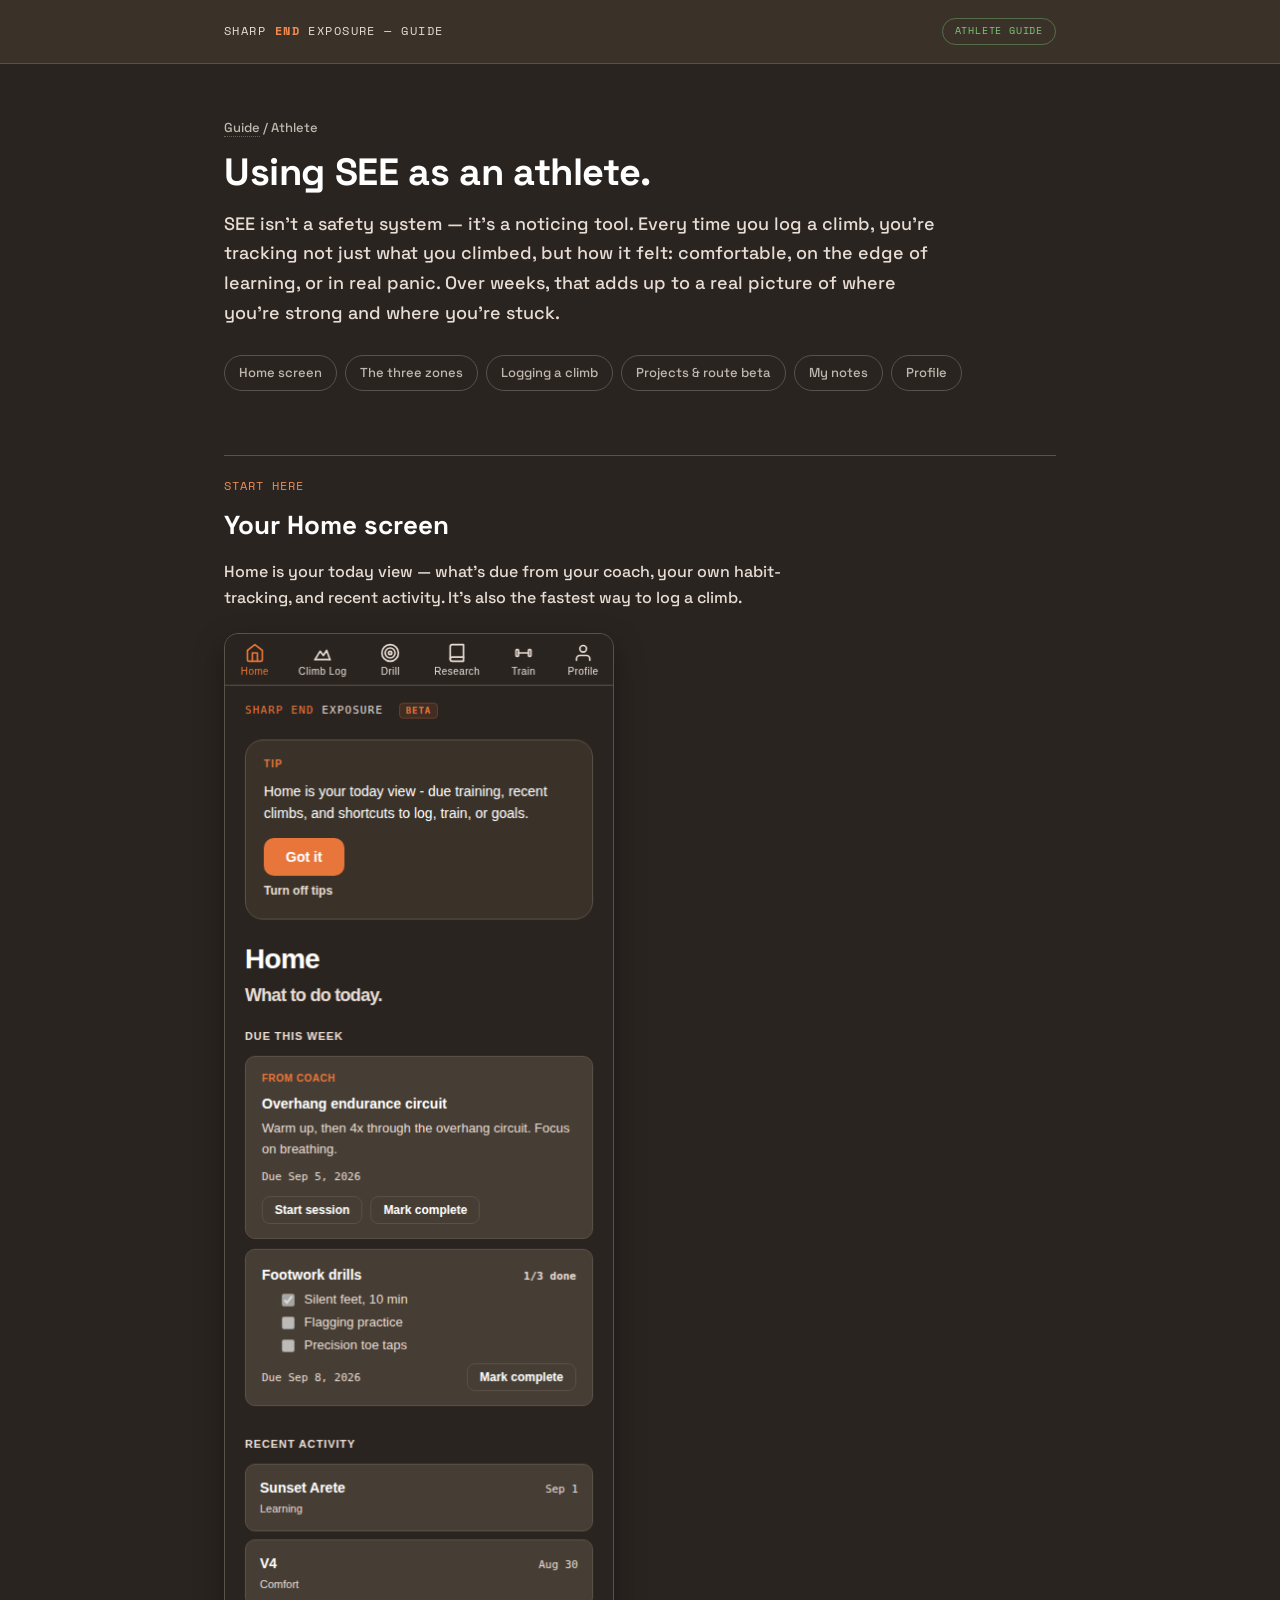
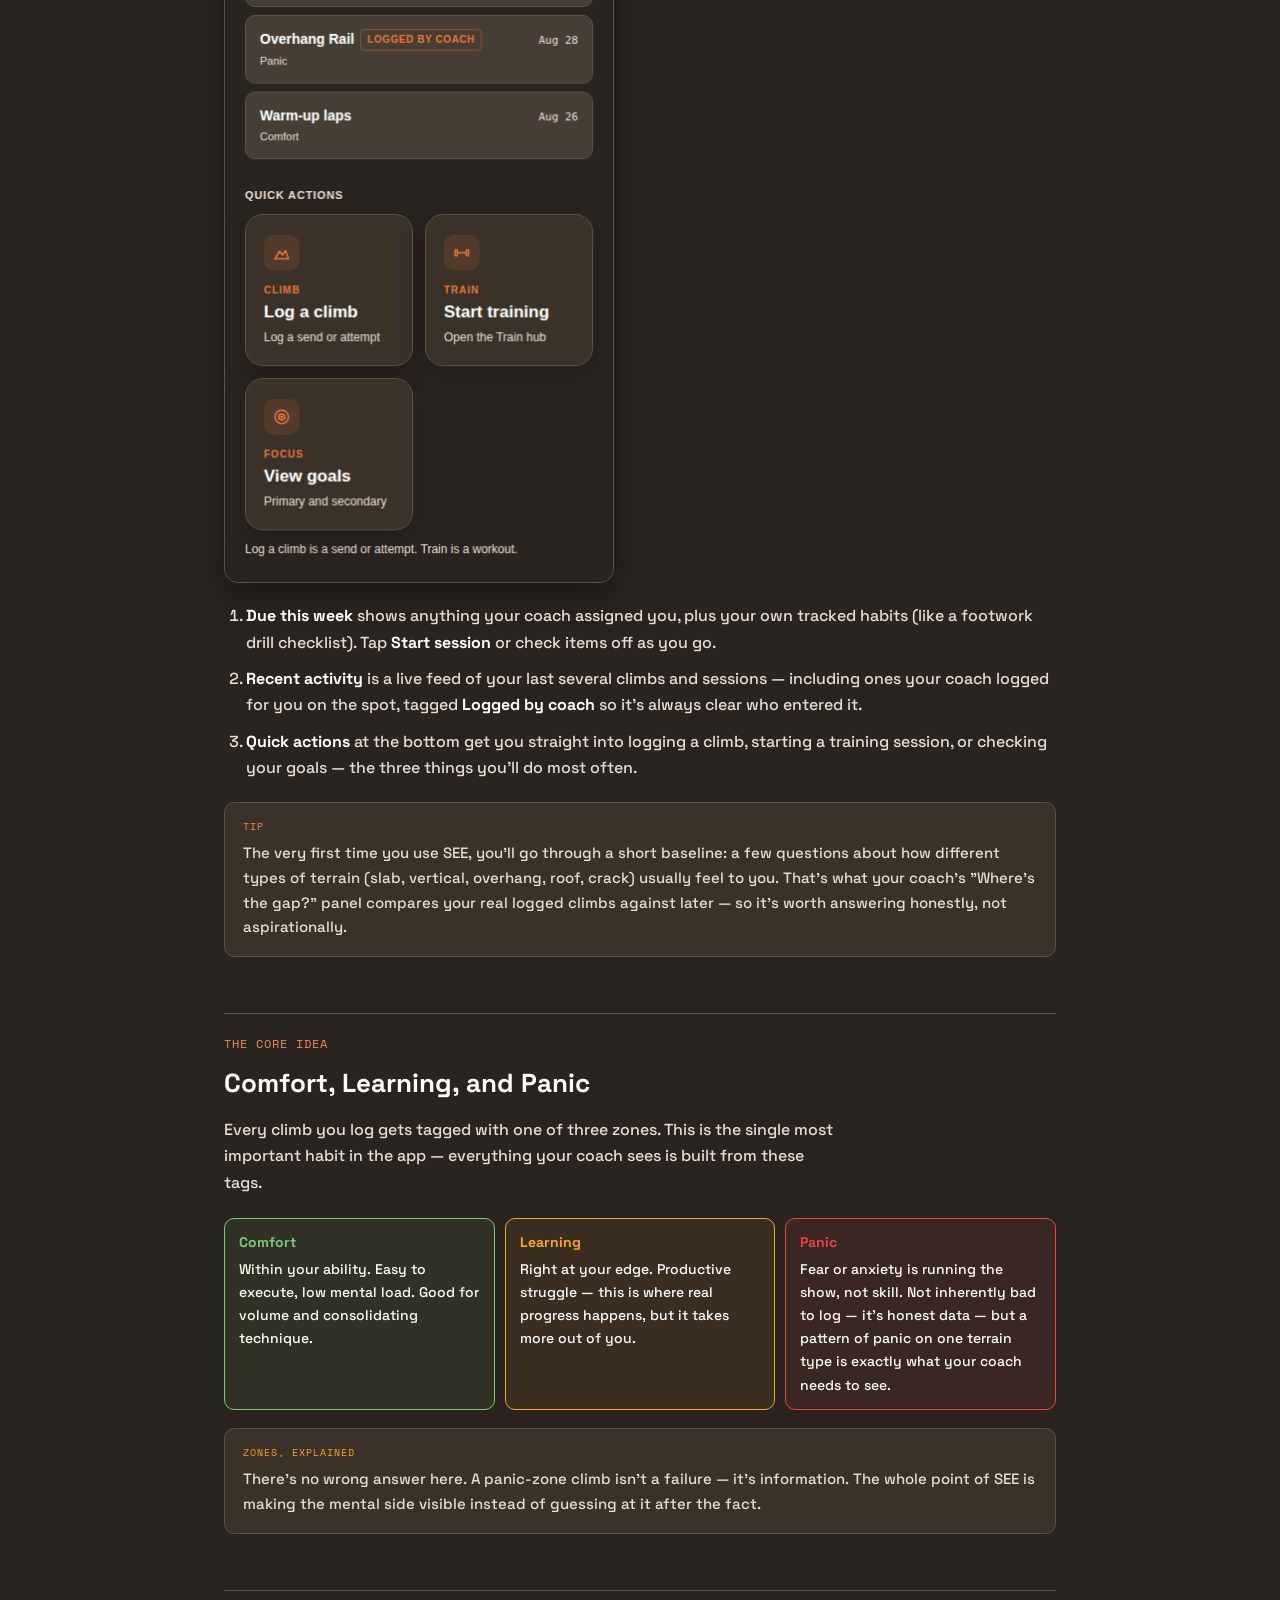
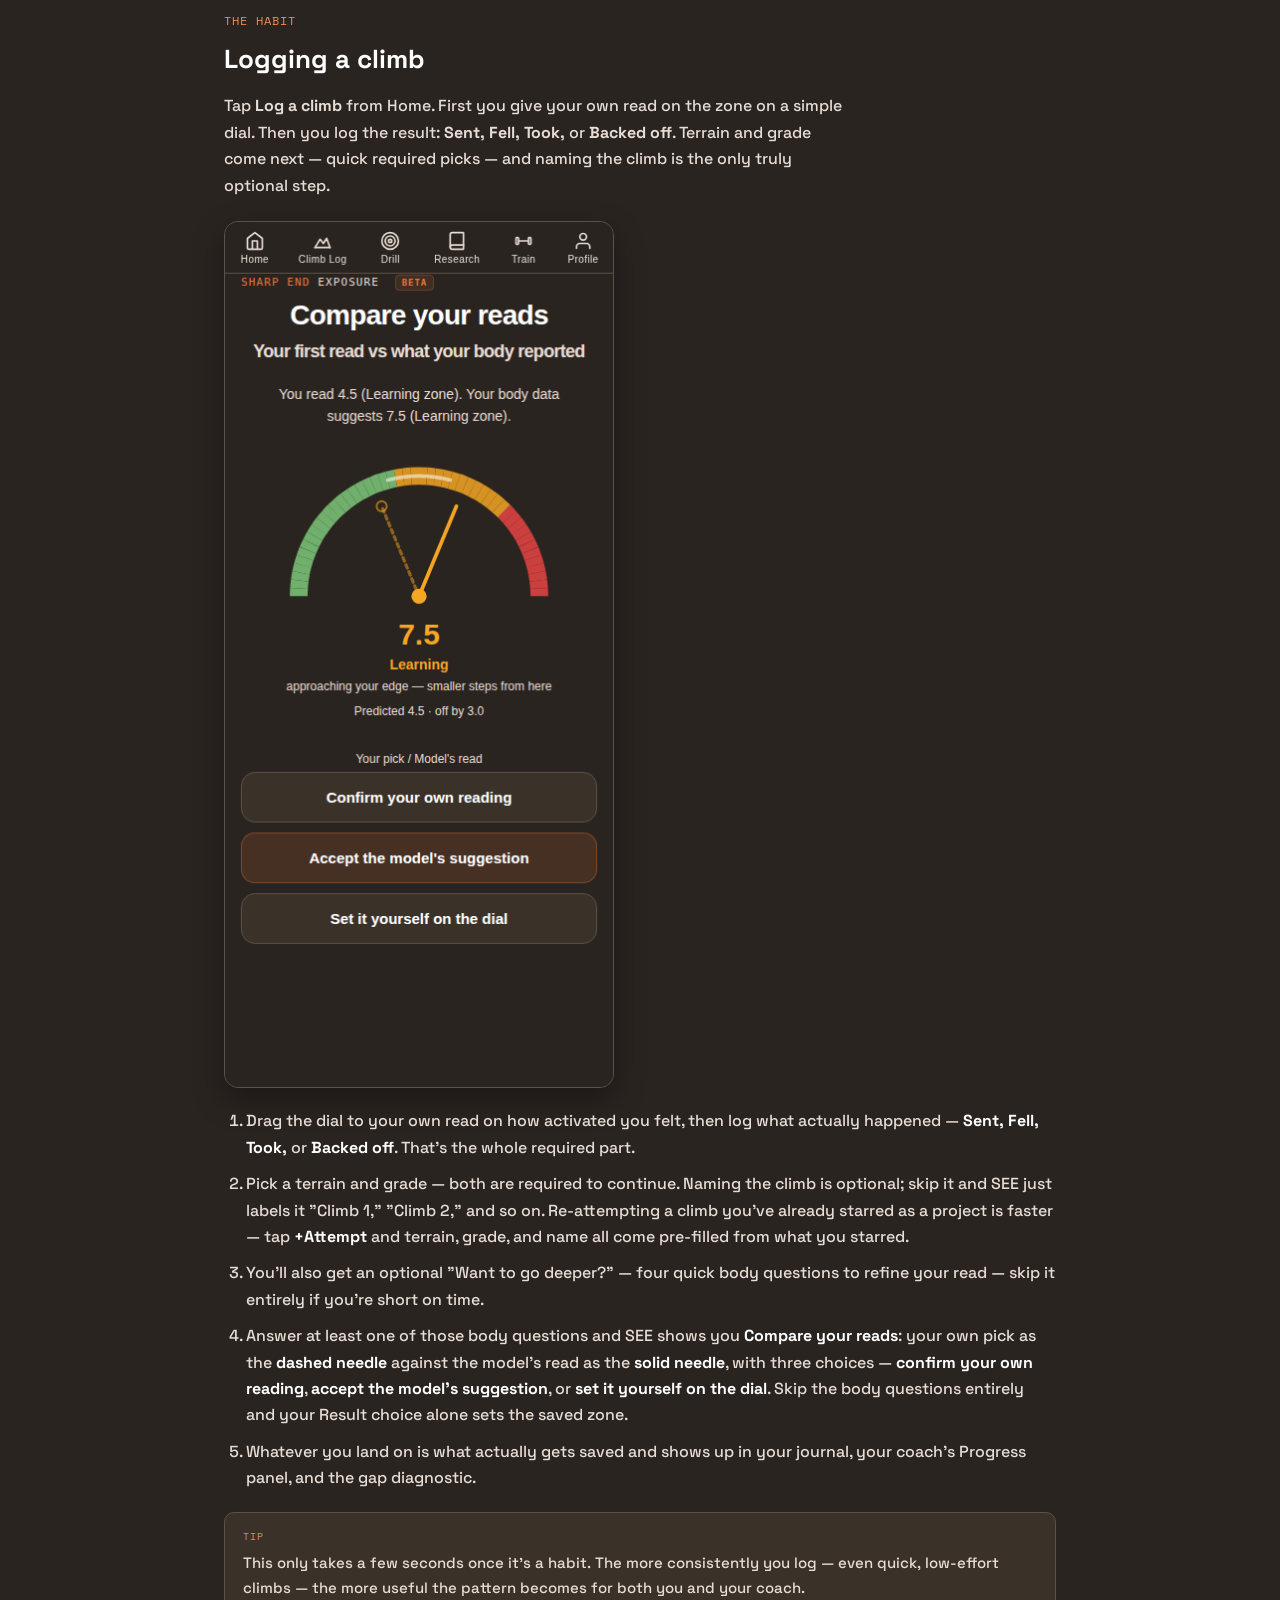
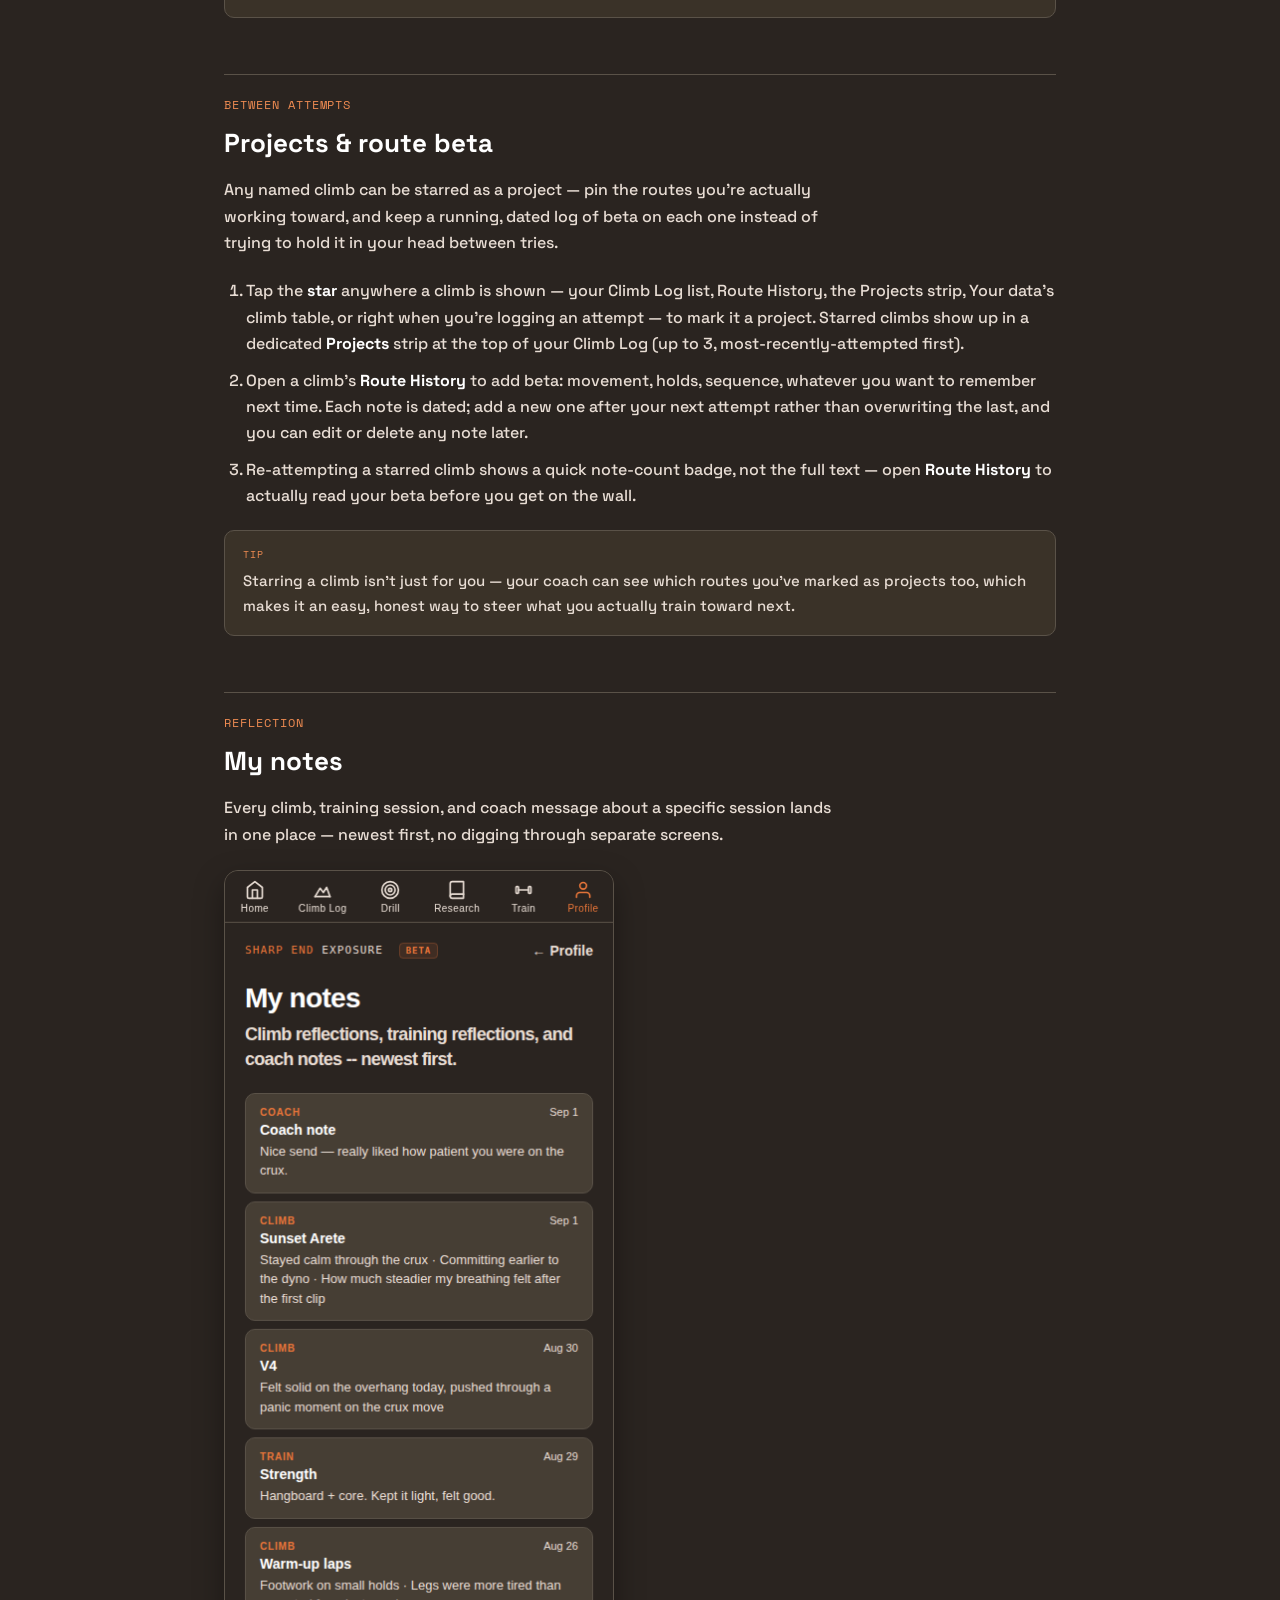
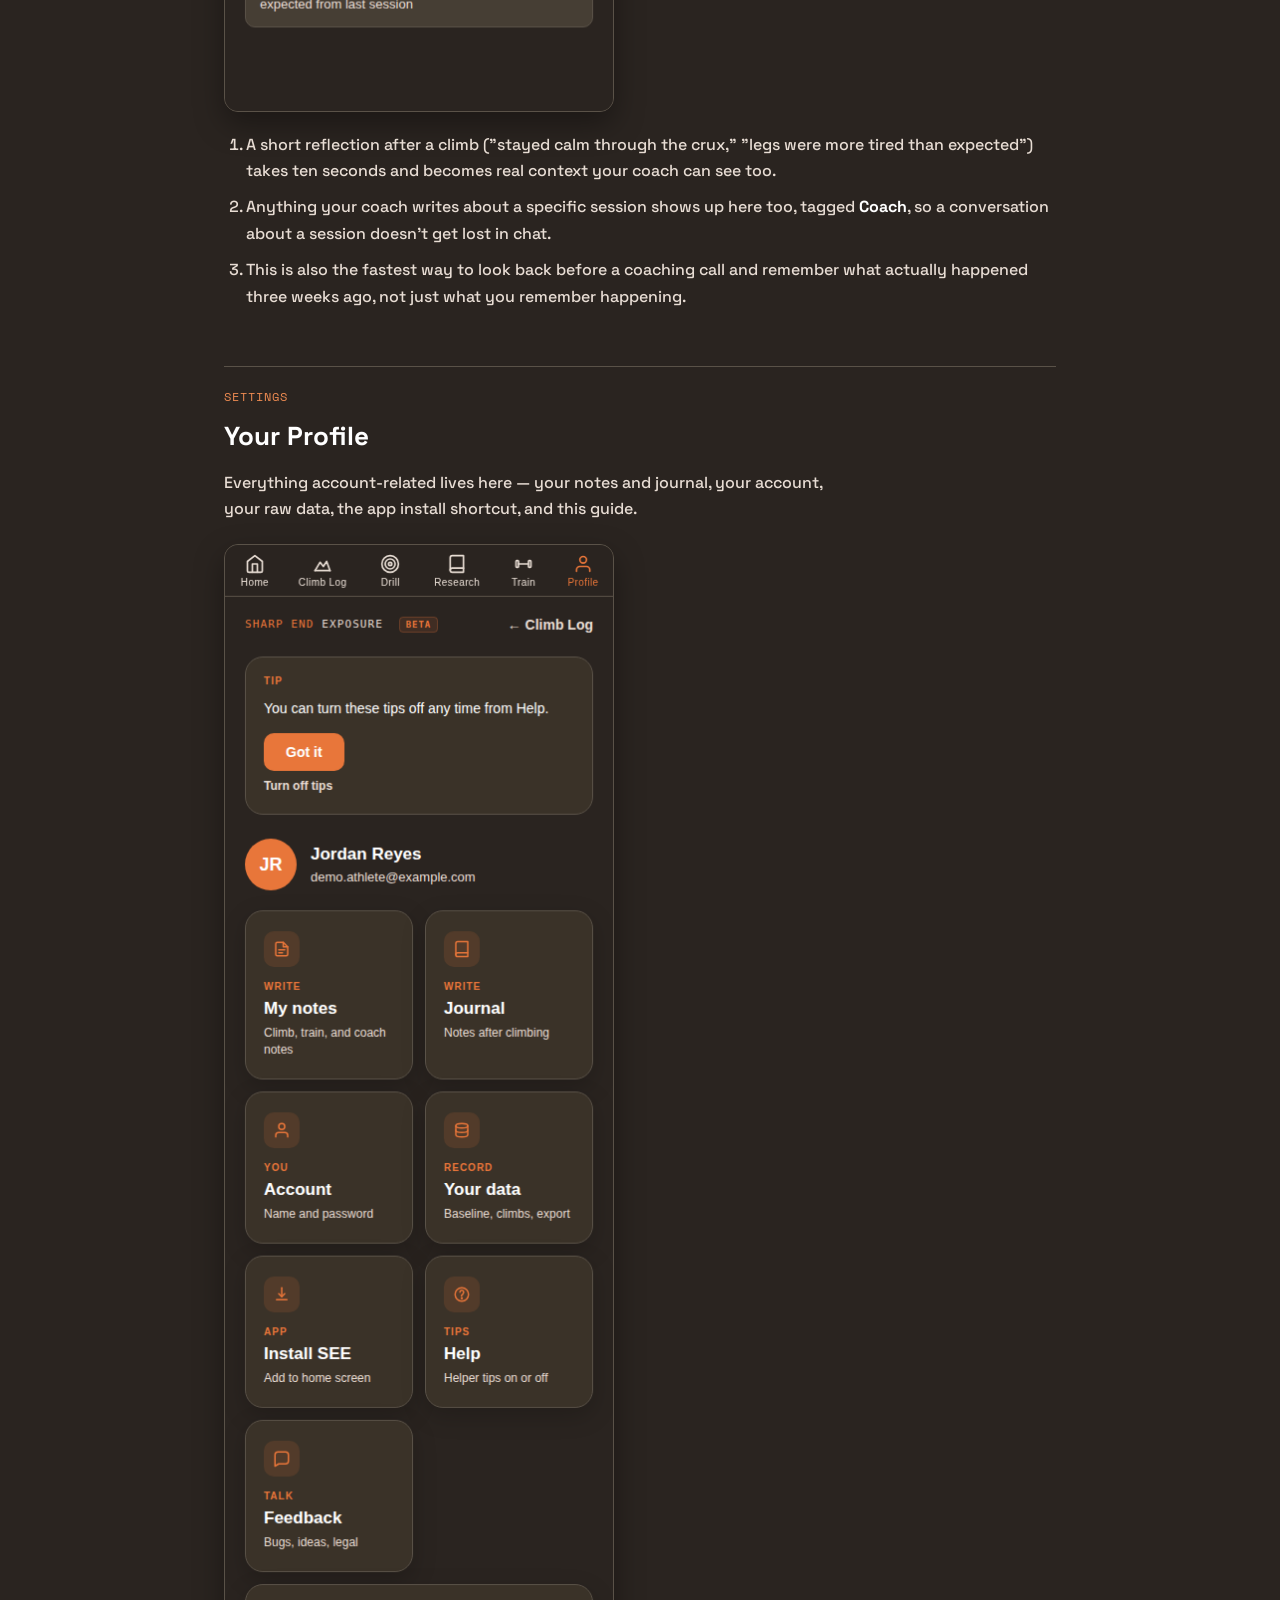
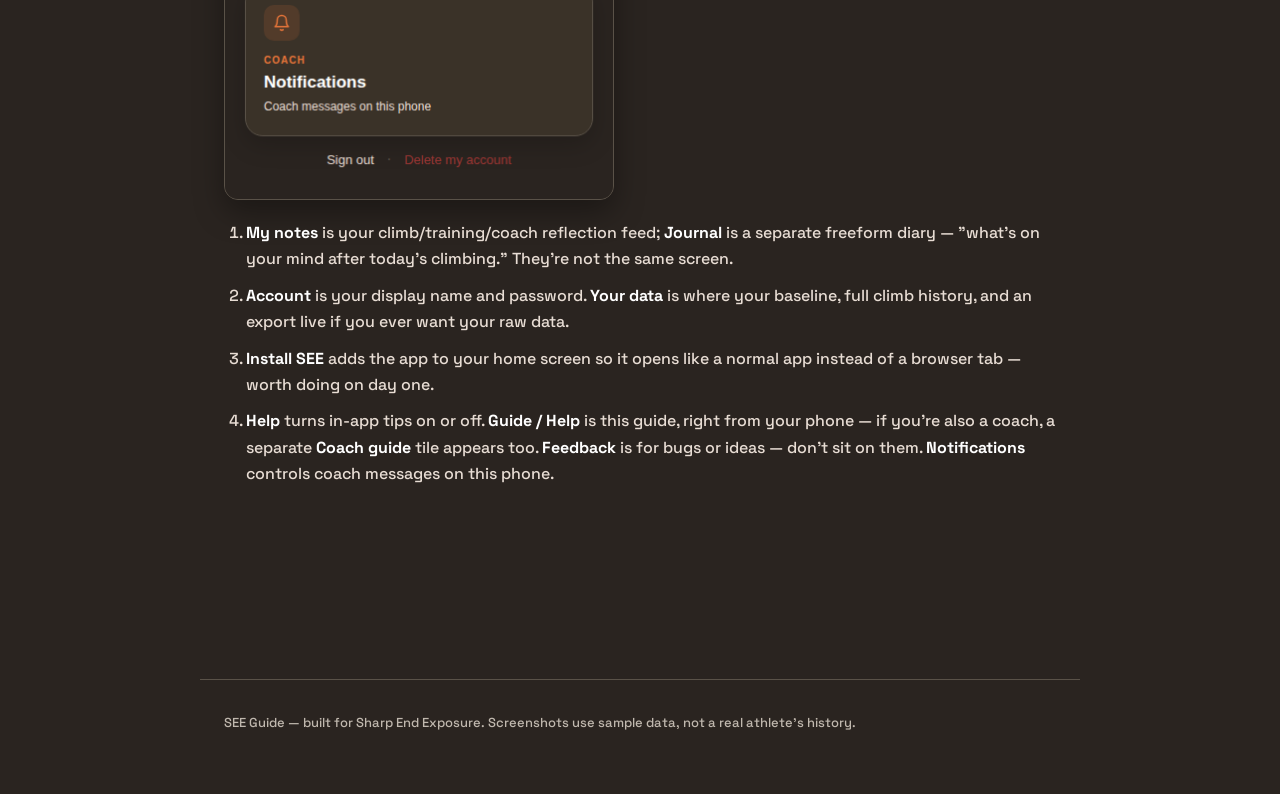
==== commit 9c36f60f: "Fix Logging-a-climb: terrain and grade are required, not optional Terrain and grade both block with " ====
--- a/athlete-guide.html
+++ b/athlete-guide.html
@@ -59,11 +59,12 @@
   <div class="section" id="log">
     <p class="step-num">The habit</p>
     <h2>Logging a climb</h2>
-    <p class="dek">Tap <b>Log a climb</b> from Home. First you give your own read on the zone on a simple dial. Then you log the result: <b>Sent, Fell, Took,</b> or <b>Backed off</b>. Everything after that — which climb, terrain, grade, a name — is optional.</p>
+    <p class="dek">Tap <b>Log a climb</b> from Home. First you give your own read on the zone on a simple dial. Then you log the result: <b>Sent, Fell, Took,</b> or <b>Backed off</b>. Terrain and grade come next — quick required picks — and naming the climb is the only truly optional step.</p>
     <div class="shot narrow"><img src="assets/athlete-log-climb.png" alt="SEE's Compare your reads screen, showing the athlete's own zone pick against the model's read on a gauge"></div>
     <ol class="steps">
       <li>Drag the dial to your own read on how activated you felt, then log what actually happened — <b>Sent, Fell, Took,</b> or <b>Backed off</b>. That's the whole required part.</li>
-      <li>From there you can optionally pick or name the climb, add terrain and grade, and answer four quick body questions ("Want to go deeper?") to refine your read — skip any or all of it.</li>
+      <li>Pick a terrain and grade — both are required to continue. Naming the climb is optional; skip it and SEE just labels it "Climb 1," "Climb 2," and so on. Re-attempting a climb you've already starred as a project is faster — tap <b>+Attempt</b> and terrain, grade, and name all come pre-filled from what you starred.</li>
+      <li>You'll also get an optional "Want to go deeper?" — four quick body questions to refine your read — skip it entirely if you're short on time.</li>
       <li>Answer at least one of those body questions and SEE shows you <b>Compare your reads</b>: your own pick as the <b>dashed needle</b> against the model's read as the <b>solid needle</b>, with three choices — <b>confirm your own reading</b>, <b>accept the model's suggestion</b>, or <b>set it yourself on the dial</b>. Skip the body questions entirely and your Result choice alone sets the saved zone.</li>
       <li>Whatever you land on is what actually gets saved and shows up in your journal, your coach's Progress panel, and the gap diagnostic.</li>
     </ol>
